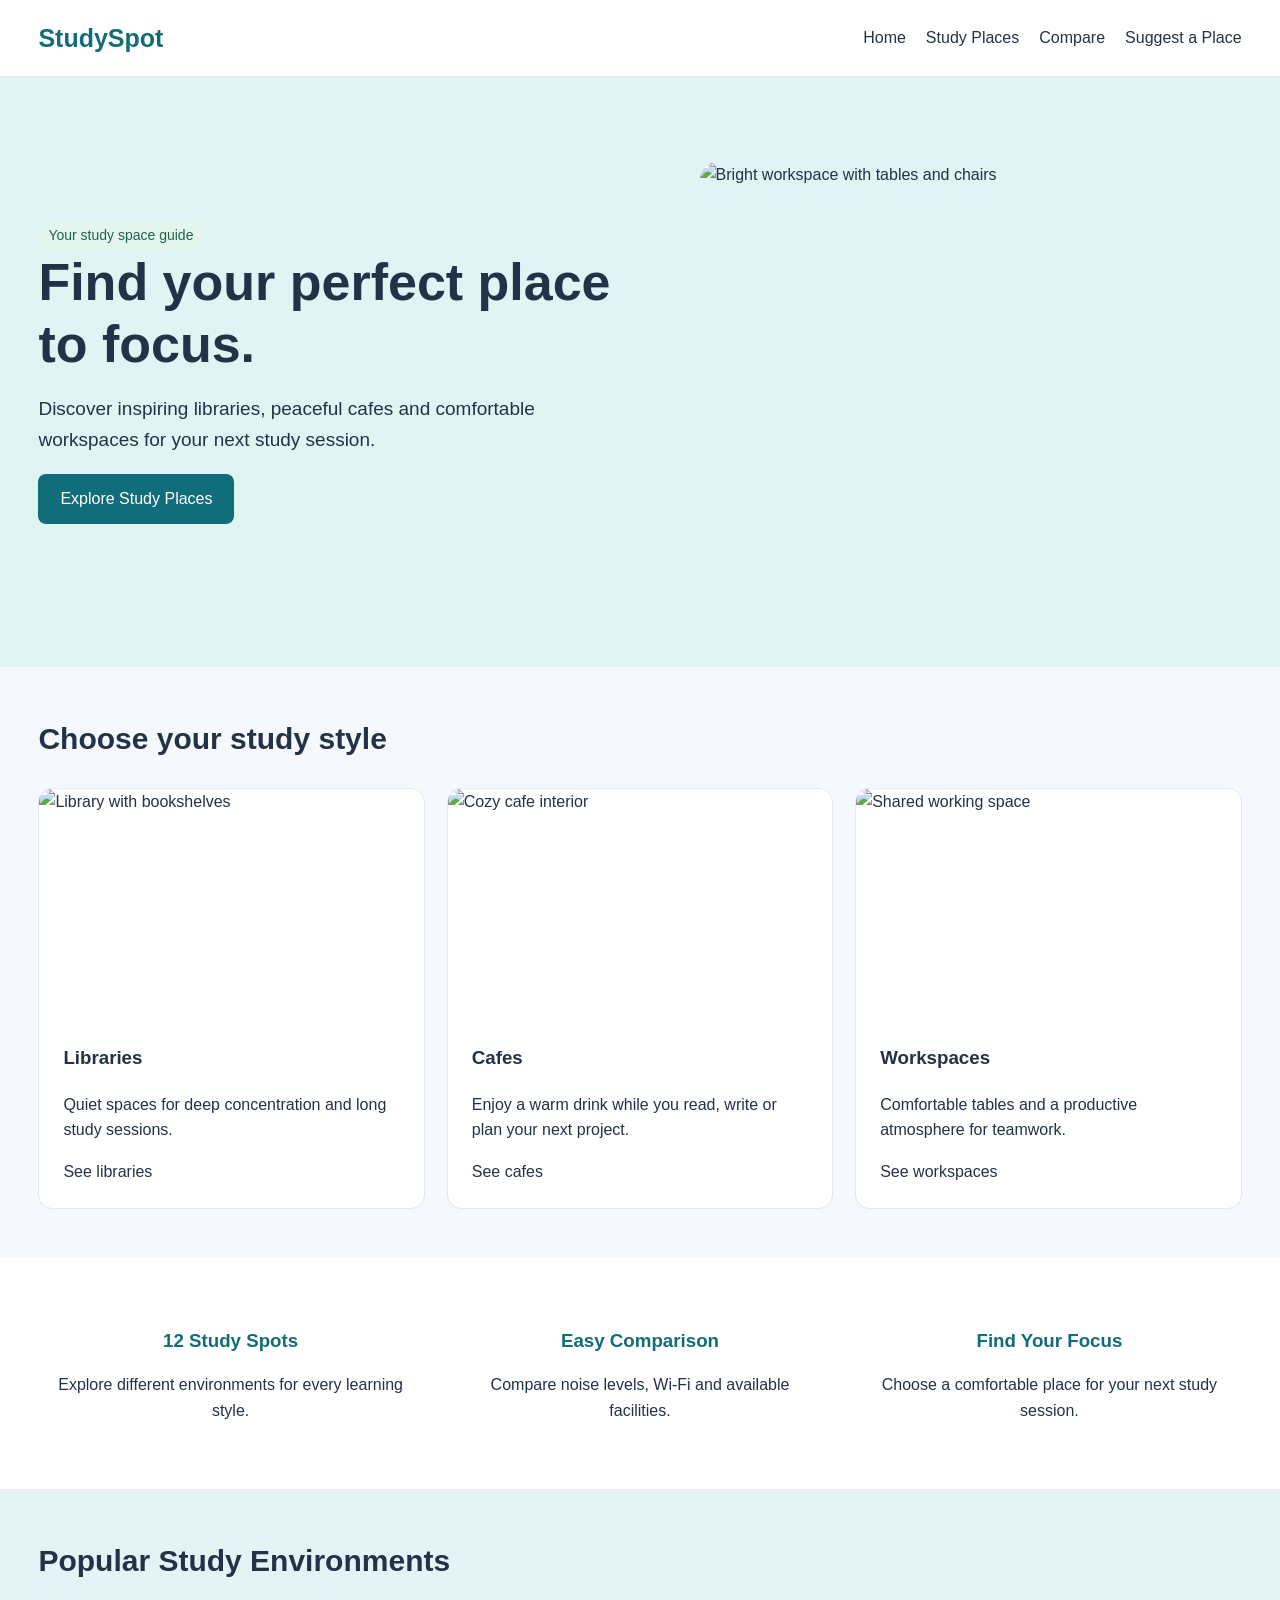
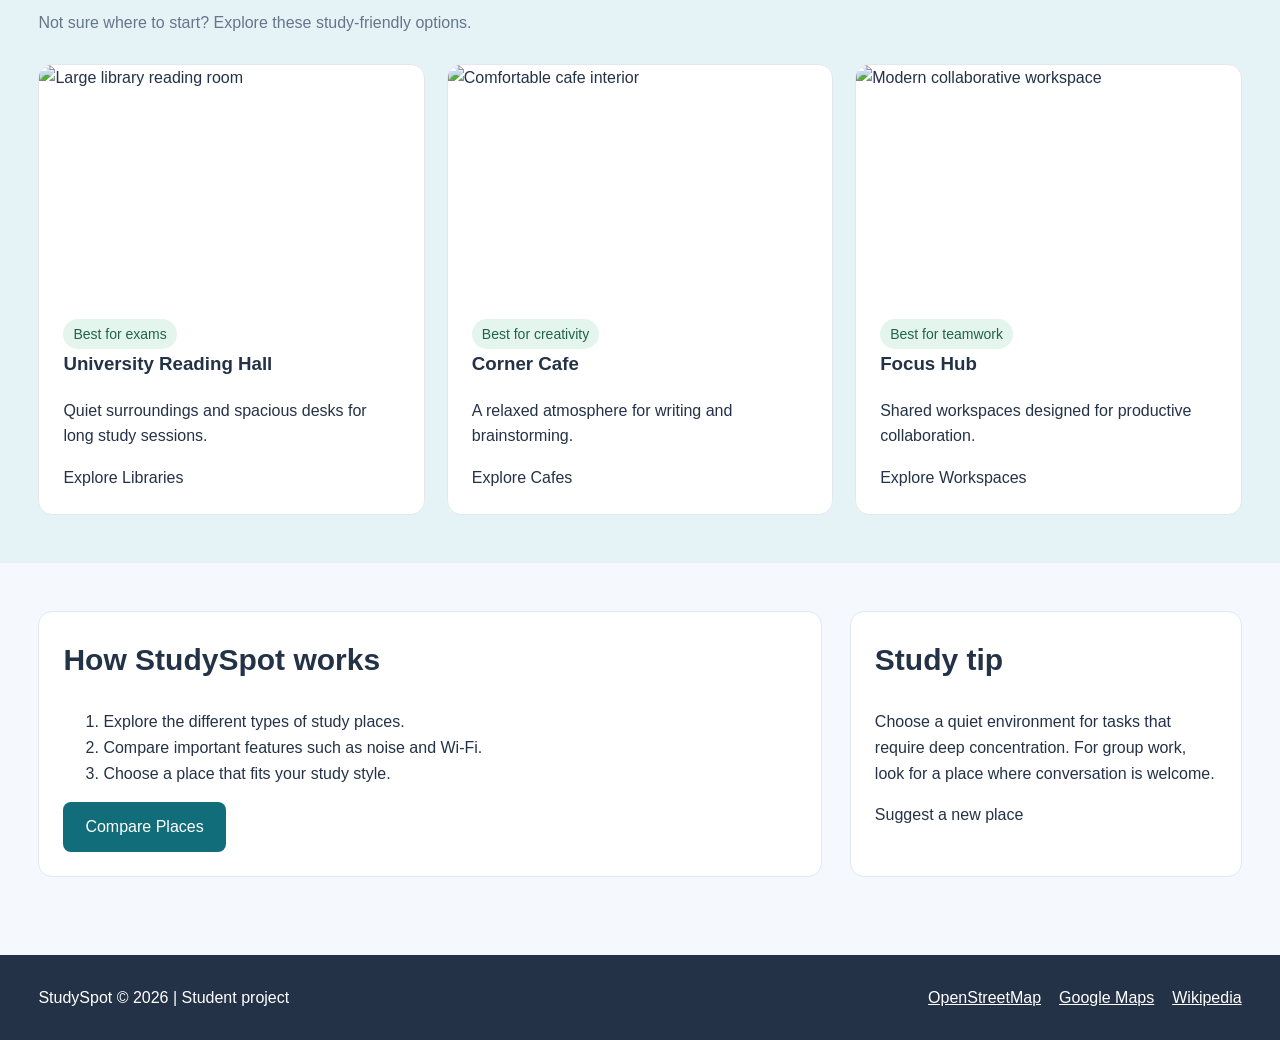
==== index.html @ c1e5a195 "Updated StudySpot pages" ====
<!DOCTYPE html>
<html lang="en">
<head>
  <meta charset="UTF-8">
  <meta name="viewport" content="width=device-width, initial-scale=1.0">
  <title>StudySpot | Home</title>
  <link rel="stylesheet" href="css/style.css">
</head>
<body>
  <!-- The same navigation appears on every page. -->
  <header class="site-header">
    <div class="container header-inner">
      <a class="logo" href="index.html">StudySpot</a>
      <nav class="nav-links" aria-label="Main navigation">
        <a href="index.html">Home</a>
        <a href="places.html">Study Places</a>
        <a href="compare.html">Compare</a>
        <a href="contact.html">Suggest a Place</a>
      </nav>
    </div>
  </header>

  <main>
    <!-- Introduce the website and link to the places page. -->
    <section class="hero">
      <div class="container hero-layout">
        <div>
          <span class="tag">Your study space guide</span>
          <h1>Find your perfect place to focus.</h1>
          <p>Discover inspiring libraries, peaceful cafes and comfortable workspaces for your next study session.</p>
          <a class="button" href="places.html">Explore Study Places</a>
        </div>
        <img src="https://images.unsplash.com/photo-1497366754035-f200968a6e72?w=1000" alt="Bright workspace with tables and chairs">
      </div>
    </section>

    <!-- Display the three study place categories. -->
    <section class="section" id="categories">
      <div class="container">
        <h2>Choose your study style</h2>
        <div class="card-grid">
          <article class="card">
            <img src="https://images.unsplash.com/photo-1507842217343-583bb7270b66?w=800" alt="Library with bookshelves">
            <div class="card-content">
              <h3>Libraries</h3>
              <p>Quiet spaces for deep concentration and long study sessions.</p>
              <a href="places.html#libraries">See libraries</a>
            </div>
          </article>

          <article class="card">
            <img src="https://images.unsplash.com/photo-1501339847302-ac426a4a7cbb?w=800" alt="Cozy cafe interior">
            <div class="card-content">
              <h3>Cafes</h3>
              <p>Enjoy a warm drink while you read, write or plan your next project.</p>
              <a href="places.html#cafes">See cafes</a>
            </div>
          </article>

          <article class="card">
            <img src="https://images.unsplash.com/photo-1497366811353-6870744d04b2?w=800" alt="Shared working space">
            <div class="card-content">
              <h3>Workspaces</h3>
              <p>Comfortable tables and a productive atmosphere for teamwork.</p>
              <a href="places.html#workspaces">See workspaces</a>
            </div>
          </article>
        </div>
      </div>
    </section>
    
<!-- Highlight the main benefits of StudySpot. -->
<section class="feature-strip">
  <div class="container feature-grid">
    <div class="feature-item">
      <h3>12 Study Spots</h3>
      <p>Explore different environments for every learning style.</p>
    </div>

    <div class="feature-item">
      <h3>Easy Comparison</h3>
      <p>Compare noise levels, Wi-Fi and available facilities.</p>
    </div>

    <div class="feature-item">
      <h3>Find Your Focus</h3>
      <p>Choose a comfortable place for your next study session.</p>
    </div>
  </div>
</section>

<!-- Recommend popular study environments. -->
<section class="section highlight-section">
  <div class="container">
    <div class="section-heading">
      <h2>Popular Study Environments</h2>
      <p>Not sure where to start? Explore these study-friendly options.</p>
    </div>

    <div class="card-grid">
      <article class="card">
        <img
          src="https://images.unsplash.com/photo-1521587760476-6c12a4b040da?w=800"
          alt="Large library reading room">

        <div class="card-content">
          <span class="tag">Best for exams</span>
          <h3>University Reading Hall</h3>
          <p>Quiet surroundings and spacious desks for long study sessions.</p>
          <a href="places.html#libraries">Explore Libraries</a>
        </div>
      </article>

      <article class="card">
        <img
          src="https://images.unsplash.com/photo-1501339847302-ac426a4a7cbb?w=800"
          alt="Comfortable cafe interior">

        <div class="card-content">
          <span class="tag">Best for creativity</span>
          <h3>Corner Cafe</h3>
          <p>A relaxed atmosphere for writing and brainstorming.</p>
          <a href="places.html#cafes">Explore Cafes</a>
        </div>
      </article>

      <article class="card">
        <img
          src="https://images.unsplash.com/photo-1497366811353-6870744d04b2?w=800"
          alt="Modern collaborative workspace">

        <div class="card-content">
          <span class="tag">Best for teamwork</span>
          <h3>Focus Hub</h3>
          <p>Shared workspaces designed for productive collaboration.</p>
          <a href="places.html#workspaces">Explore Workspaces</a>
        </div>
      </article>
    </div>
  </div>
</section>

    <!-- Explain how visitors can use the website. -->
    <section class="section">
      <div class="container info-layout">
        <div class="panel">
          <h2>How StudySpot works</h2>
          <ol>
            <li>Explore the different types of study places.</li>
            <li>Compare important features such as noise and Wi-Fi.</li>
            <li>Choose a place that fits your study style.</li>
          </ol>
          <a class="button" href="compare.html">Compare Places</a>
        </div>

        <aside class="panel">
          <h2>Study tip</h2>
          <p>Choose a quiet environment for tasks that require deep concentration. For group work, look for a place where conversation is welcome.</p>
          <a href="contact.html">Suggest a new place</a>
        </aside>
      </div>
    </section>
  </main>

  <!-- External links are displayed in the footer. -->
  <footer class="site-footer">
    <div class="container footer-layout">
      <span>StudySpot © 2026 | Student project</span>
      <div class="footer-links">
        <a href="https://www.openstreetmap.org/" target="_blank" rel="noopener noreferrer">OpenStreetMap</a>
        <a href="https://www.google.com/maps" target="_blank" rel="noopener noreferrer">Google Maps</a>
        <a href="https://www.wikipedia.org/" target="_blank" rel="noopener noreferrer">Wikipedia</a>
      </div>
    </div>
  </footer>
</body>
</html>
---- css/style.css ----
/* ======================================== */
/* GENERAL WEBSITE STYLING */
/* ======================================== */

/* Apply border-box sizing to all elements. */
* {
  box-sizing: border-box;
}

/* Set the main font, colors and page background. */
body {
  margin: 0;
  font-family: Arial, sans-serif;
  color: #243247;
  background: #f5f8fc;
  line-height: 1.6;
}

/* Remove the default underline from links. */
a {
  color: inherit;
  text-decoration: none;
}

/* Prevent images from overflowing their containers. */
img {
  max-width: 100%;
  display: block;
}

/* Set a wide and centered content container. */
.container {
  width: 94%;
  max-width: 1380px;
  margin: 0 auto;
}


/* ======================================== */
/* HEADER AND NAVIGATION */
/* ======================================== */

.site-header {
  background: #ffffff;
  border-bottom: 1px solid #e1e7ef;
}

.header-inner {
  display: flex;
  justify-content: space-between;
  align-items: center;
  gap: 20px;
  padding: 18px 0;
}

/* Website logo. */
.logo {
  font-size: 25px;
  font-weight: bold;
  color: #146c79;
}

/* Arrange navigation links horizontally. */
.nav-links {
  display: flex;
  flex-wrap: wrap;
  gap: 20px;
}

/* Highlight navigation links on hover or focus. */
.nav-links a:hover,
.nav-links a:focus {
  color: #0b8798;
  text-decoration: underline;
}


/* ======================================== */
/* HOME PAGE HERO SECTION */
/* ======================================== */

/* Main introduction section on the home page. */
.hero {
  background: #dff4f3;
  padding: 85px 0;
}

/* Display hero text and image side by side. */
.hero-layout {
  display: grid;
  grid-template-columns: 1.1fr 1fr;
  align-items: center;
  gap: 65px;
}

/* Main heading. */
.hero h1 {
  font-size: 52px;
  line-height: 1.2;
  margin: 0 0 16px;
}

/* Hero description. */
.hero p {
  font-size: 19px;
}

/* Main hero image. */
.hero img {
  width: 100%;
  height: 420px;
  object-fit: cover;
  border-radius: 18px;
}


/* ======================================== */
/* BUTTONS */
/* ======================================== */

/* Shared button design across the website. */
.button {
  display: inline-block;
  padding: 12px 22px;
  background: #126d7a;
  color: #ffffff;
  border: 0;
  border-radius: 8px;
  font: inherit;
  cursor: pointer;
}

/* Darken buttons when hovered or focused. */
.button:hover,
.button:focus {
  background: #0b4c55;
}


/* ======================================== */
/* GENERAL SECTIONS */
/* ======================================== */

/* Consistent spacing between website sections. */
.section {
  padding: 48px 0;
}

/* Shared section headings. */
.section h2 {
  margin-top: 0;
  font-size: 30px;
}

/* Space between section headings and content. */
.section-heading {
  margin-bottom: 28px;
}

/* Secondary description text. */
.section-heading p {
  color: #65758a;
}

/* Background for highlighted sections. */
.highlight-section {
  background: #e6f3f6;
}


/* ======================================== */
/* STUDY PLACE CARDS */
/* ======================================== */

/* Display three cards per row on large screens. */
.card-grid {
  display: grid;
  grid-template-columns: repeat(3, 1fr);
  gap: 22px;
}

/* Individual study place card. */
.card {
  background: #ffffff;
  border: 1px solid #e2e8f0;
  border-radius: 14px;
  overflow: hidden;
  transition: transform 0.2s, box-shadow 0.2s;
}

/* Add a subtle animation when hovering over cards. */
.card:hover {
  transform: translateY(-5px);
  box-shadow: 0 12px 28px #dbe4eb;
}

/* Keep card images at a consistent height. */
.card img {
  width: 100%;
  height: 230px;
  object-fit: cover;
}

/* Inner spacing for card information. */
.card-content {
  padding: 24px;
}

/* Card titles. */
.card h3 {
  margin-top: 0;
}

/* Space between list items inside cards. */
.card-content ul {
  padding-left: 20px;
}

.card-content li {
  margin-bottom: 6px;
}

/* Small category labels displayed on cards. */
.tag {
  display: inline-block;
  background: #e4f5ee;
  color: #22634d;
  padding: 4px 10px;
  border-radius: 20px;
  font-size: 14px;
}

/* Additional information about study places. */
.place-details {
  color: #526477;
  font-size: 14px;
}

.place-details strong {
  color: #243247;
}


/* ======================================== */
/* HOME PAGE FEATURES */
/* ======================================== */

/* White section displaying website benefits. */
.feature-strip {
  background: #ffffff;
  padding: 32px 0;
}

/* Display three feature items in one row. */
.feature-grid {
  display: grid;
  grid-template-columns: repeat(3, 1fr);
  gap: 25px;
}

/* Individual feature item. */
.feature-item {
  text-align: center;
  padding: 18px;
}

/* Feature titles. */
.feature-item h3 {
  color: #126d7a;
  margin-bottom: 5px;
}


/* ======================================== */
/* INNER PAGE INTRODUCTION */
/* ======================================== */

/* Introduction section for inner pages. */
.page-intro {
  background: #e6f3f6;
  padding: 40px 0;
}


/* ======================================== */
/* INFORMATION PANELS */
/* ======================================== */

/* Display information panels in two columns. */
.info-layout {
  display: grid;
  grid-template-columns: 2fr 1fr;
  gap: 28px;
}

/* Shared white panel design. */
.panel {
  padding: 24px;
  background: #ffffff;
  border-radius: 14px;
  border: 1px solid #e2e8f0;
}


/* ======================================== */
/* MAPS AND VIDEOS */
/* ======================================== */

/* Style embedded maps and external videos. */
.media-frame {
  width: 100%;
  min-height: 270px;
  border: 0;
  border-radius: 10px;
}

/* Style locally embedded videos. */
.media-video {
  width: 100%;
  max-width: 600px;
  border-radius: 10px;
}


/* ======================================== */
/* COMPARISON TABLE */
/* ======================================== */

/* Allow horizontal scrolling on small screens. */
.table-wrap {
  overflow-x: auto;
  background: #ffffff;
  border-radius: 12px;
}

/* Table dimensions and layout. */
table {
  width: 100%;
  border-collapse: collapse;
  min-width: 650px;
}

/* Shared table cell styling. */
th,
td {
  text-align: left;
  padding: 16px;
  border-bottom: 1px solid #dbe4eb;
}

/* Table header background. */
th {
  background: #dff4f3;
}

/* Highlight table rows on hover. */
tr:hover {
  background: #f1f9fa;
}


/* ======================================== */
/* COMPARISON FILTER BUTTONS */
/* ======================================== */

/* Hide radio buttons visually but keep them functional. */
.comparison-area > input[type="radio"] {
  position: absolute;
  opacity: 0;
  width: 1px;
  height: 1px;
}

/* Arrange filter buttons horizontally. */
.filter-controls {
  display: flex;
  flex-wrap: wrap;
  gap: 12px;
  margin-bottom: 24px;
}

/* Style filter labels as clickable buttons. */
.filter-controls label {
  display: inline-block;
  padding: 10px 20px;
  background: #ffffff;
  border: 1px solid #b9c9d3;
  border-radius: 25px;
  cursor: pointer;
}

/* Change filter appearance on hover. */
.filter-controls label:hover {
  background: #dff4f3;
}

/* Highlight the currently selected category. */
#filter-all:checked ~ .filter-controls label[for="filter-all"],
#filter-library:checked ~ .filter-controls label[for="filter-library"],
#filter-cafe:checked ~ .filter-controls label[for="filter-cafe"],
#filter-workspace:checked ~ .filter-controls label[for="filter-workspace"] {
  background: #126d7a;
  color: #ffffff;
  border-color: #126d7a;
}

/* Show a visible focus outline for keyboard navigation. */
#filter-all:focus-visible ~ .filter-controls label[for="filter-all"],
#filter-library:focus-visible ~ .filter-controls label[for="filter-library"],
#filter-cafe:focus-visible ~ .filter-controls label[for="filter-cafe"],
#filter-workspace:focus-visible ~ .filter-controls label[for="filter-workspace"] {
  outline: 3px solid #0b8798;
  outline-offset: 3px;
}

/* Display only libraries when the library filter is selected. */
#filter-library:checked ~ .table-wrap tbody tr:not(.library-row) {
  display: none;
}

/* Display only cafes when the cafe filter is selected. */
#filter-cafe:checked ~ .table-wrap tbody tr:not(.cafe-row) {
  display: none;
}

/* Display only workspaces when the workspace filter is selected. */
#filter-workspace:checked ~ .table-wrap tbody tr:not(.workspace-row) {
  display: none;
}

/* When All Places is selected, all rows remain visible. */


/* ======================================== */
/* STUDY GUIDE */
/* ======================================== */

/* Display the study guide as readable HTML content. */
.guide-content {
  background: #f5f8fc;
  padding: 24px;
  border-radius: 12px;
}

/* Study guide subsection headings. */
.guide-content h3 {
  color: #126d7a;
}

/* Add spacing between study tips. */
.guide-content li {
  margin-bottom: 10px;
}


/* ======================================== */
/* CONTACT FORM */
/* ======================================== */

/* Arrange form fields in two columns. */
.form-grid {
  display: grid;
  grid-template-columns: 1fr 1fr;
  gap: 18px;
}

/* Space between individual form fields. */
.field {
  margin-bottom: 18px;
}

/* Display field labels above their inputs. */
.field label {
  display: block;
  font-weight: bold;
  margin-bottom: 6px;
}

/* Shared styling for form inputs. */
.field input,
.field select,
.field textarea {
  width: 100%;
  padding: 11px;
  border: 1px solid #b9c9d3;
  border-radius: 7px;
  font: inherit;
}

/* Highlight the active form field. */
.field input:focus,
.field textarea:focus,
.field select:focus {
  border-color: #0b8798;
  outline: 2px solid #b7e6e8;
}


/* ======================================== */
/* FOOTER */
/* ======================================== */

/* Shared footer background and spacing. */
.site-footer {
  background: #243247;
  color: #ffffff;
  padding: 30px 0;
  margin-top: 30px;
}

/* Arrange footer content horizontally. */
.footer-layout {
  display: flex;
  justify-content: space-between;
  flex-wrap: wrap;
  gap: 15px;
}

/* Footer navigation links. */
.footer-links {
  display: flex;
  gap: 18px;
  flex-wrap: wrap;
}

.footer-links a {
  text-decoration: underline;
}


/* ======================================== */
/* RESPONSIVE DESIGN - TABLETS */
/* ======================================== */

/* Adjust layout for screens up to 900px wide. */
@media (max-width: 900px) {

  /* Display two cards per row. */
  .card-grid {
    grid-template-columns: repeat(2, 1fr);
  }

  /* Stack hero content and information panels. */
  .hero-layout,
  .info-layout {
    grid-template-columns: 1fr;
    gap: 30px;
  }

  /* Reduce hero heading size. */
  .hero h1 {
    font-size: 38px;
  }

  /* Display two feature items per row. */
  .feature-grid {
    grid-template-columns: repeat(2, 1fr);
  }

}


/* ======================================== */
/* RESPONSIVE DESIGN - PHONES */
/* ======================================== */

/* Adjust layout for screens up to 600px wide. */
@media (max-width: 600px) {

  /* Stack the logo and navigation links. */
  .header-inner {
    flex-direction: column;
    align-items: flex-start;
  }

  /* Reduce spacing between navigation links. */
  .nav-links {
    gap: 12px;
  }

  /* Display cards and form fields in one column. */
  .card-grid,
  .form-grid,
  .feature-grid {
    grid-template-columns: 1fr;
  }

  /* Reduce hero section spacing. */
  .hero {
    padding: 40px 0;
  }

  /* Reduce hero heading size. */
  .hero h1 {
    font-size: 30px;
  }

  /* Reduce hero image height. */
  .hero img {
    height: 240px;
  }

  /* Reduce spacing between sections. */
  .section {
    padding: 30px 0;
  }

  /* Reduce filter button spacing. */
  .filter-controls {
    gap: 8px;
  }

  /* Make filter buttons smaller. */
  .filter-controls label {
    padding: 8px 12px;
    font-size: 14px;
  }

  /* Reduce padding inside information panels. */
  .panel {
    padding: 18px;
  }

  /* Reduce study guide padding. */
  .guide-content {
    padding: 16px;
  }

/* ======================================== */
/* HORIZONTAL STUDY PLACE CAROUSEL */
/* ======================================== */

/* Display three cards and allow horizontal scrolling. */
.places-carousel {
  display: grid;
  grid-auto-flow: column;
  grid-auto-columns: calc((100% - 44px) / 3);
  gap: 22px;
  overflow-x: auto;
  scroll-snap-type: x mandatory;
  scroll-behavior: smooth;
  padding: 12px 4px 24px;
}

/* Keep each card inside its own scrolling column. */
.places-carousel .card {
  min-width: 0;
  scroll-snap-align: start;
}

/* Keep all carousel images at the same height. */
.places-carousel .card img {
  width: 100%;
  height: 230px;
  object-fit: cover;
}

/* Keep the location button below the description. */
.places-carousel .card-content {
  display: flex;
  flex-direction: column;
  align-items: flex-start;
  min-height: 340px;
}

/* Add space above the location button. */
.places-carousel .button {
  margin-top: auto;
}

/* Display scrolling instructions. */
.carousel-hint {
  color: #65758a;
  font-size: 14px;
  margin-top: 12px;
}

/* Display two cards on tablets. */
@media (max-width: 900px) {
  .places-carousel {
    grid-auto-columns: calc((100% - 22px) / 2);
  }
}

/* Display one card on mobile devices. */
@media (max-width: 600px) {
  .places-carousel {
    grid-auto-columns: 88%;
    gap: 14px;
  }

  .places-carousel .card-content {
    min-height: 0;
  }
}

/* Keep confirmation checkbox beside its text. */
.field input[type="checkbox"] {
  width: auto;
  margin-right: 8px;
  vertical-align: middle;
}

/* Keep the confirmation label on one logical line. */
.field label[for="confirmation"] {
  display: block;
  font-weight: normal;
  cursor: pointer;
}


}
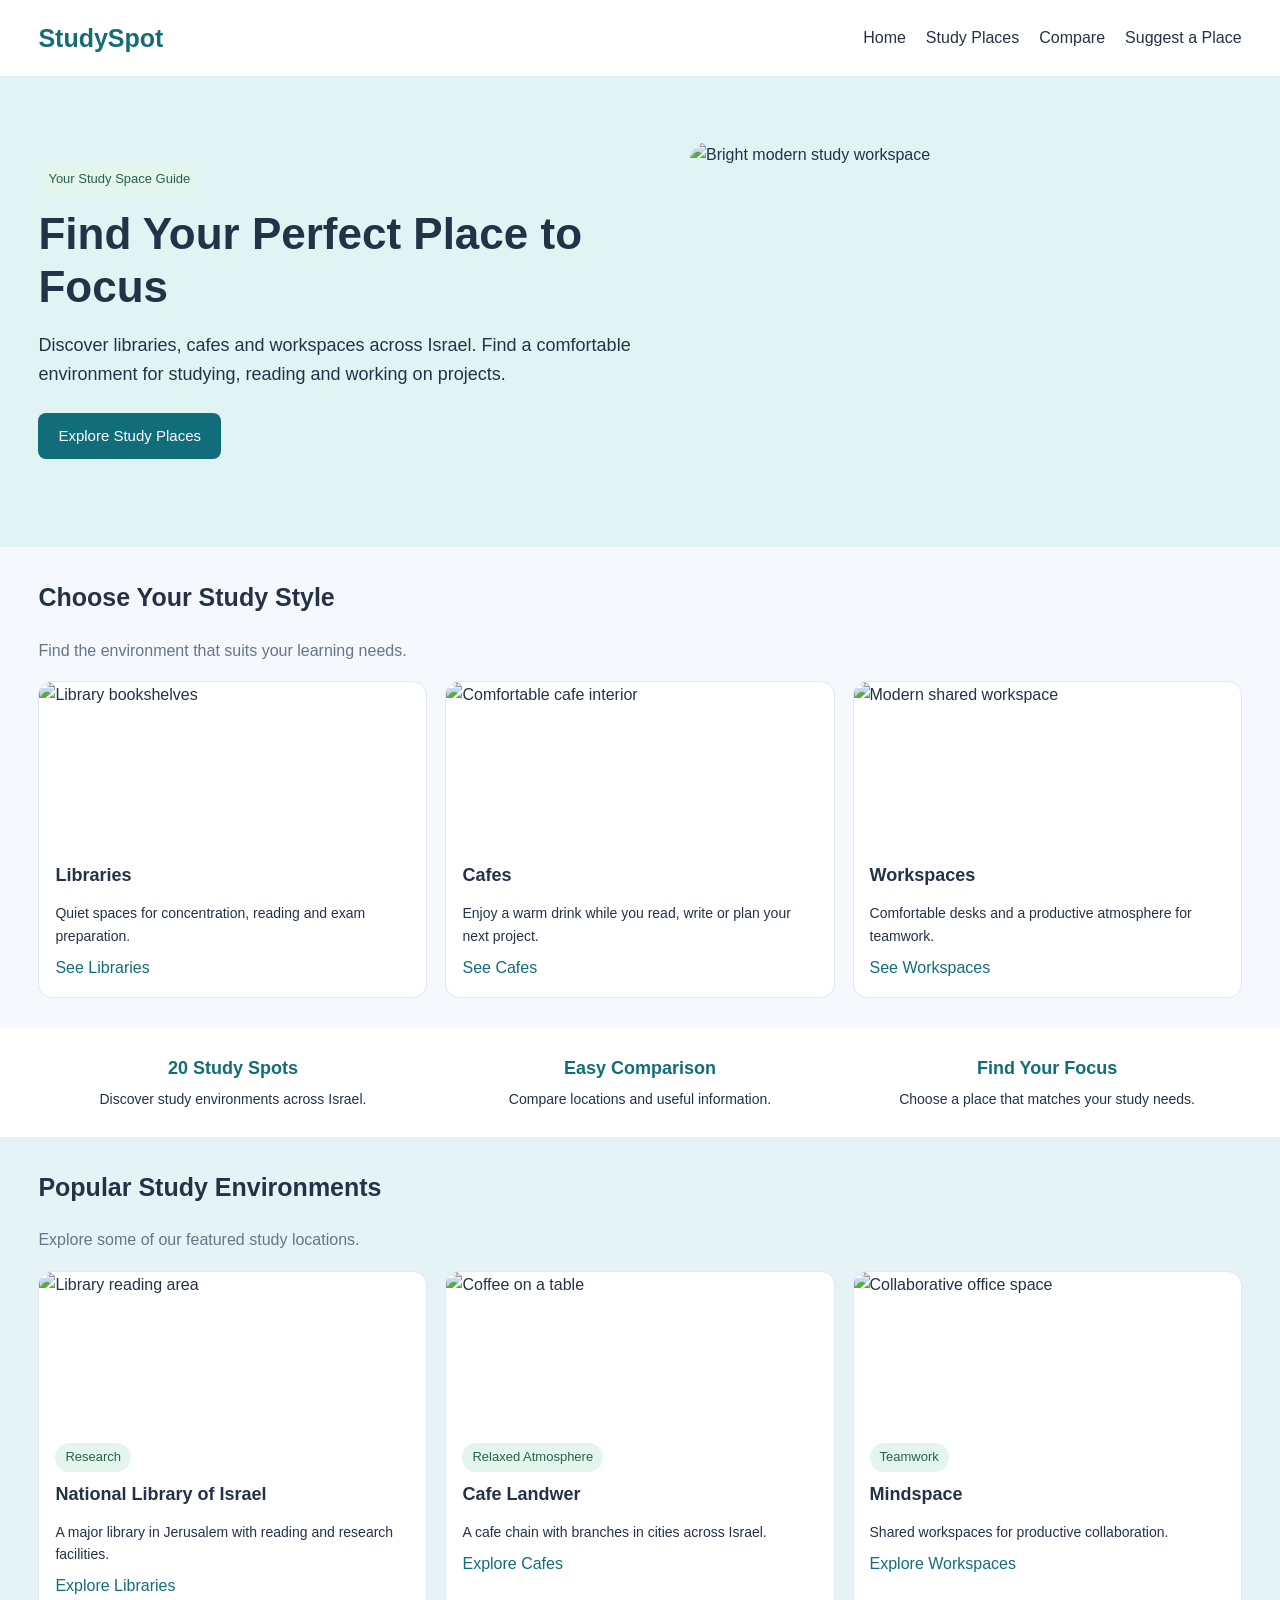
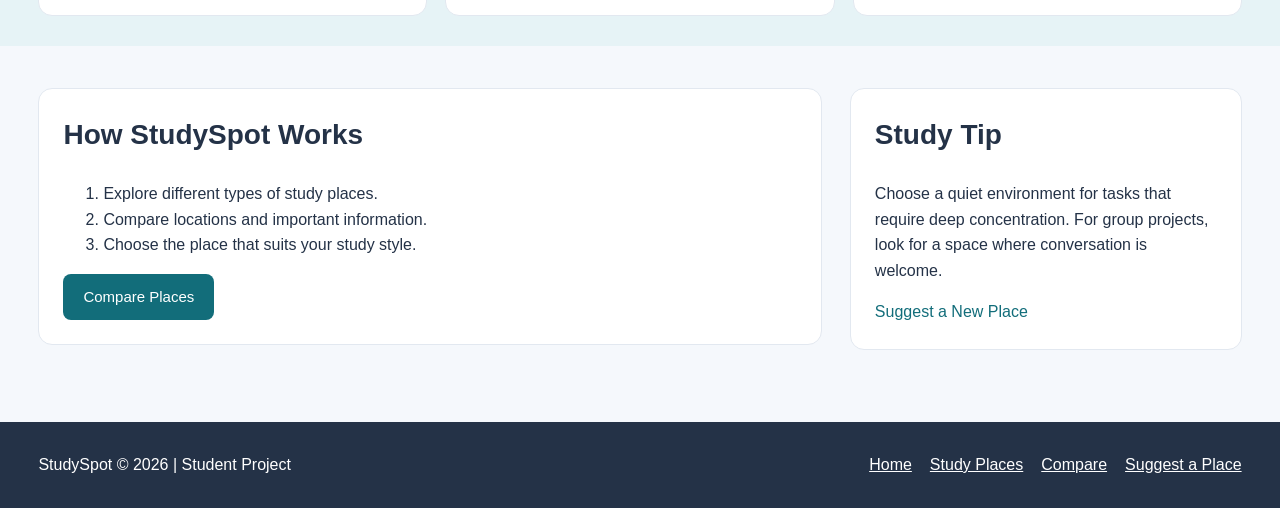
==== commit 78041f76: "Continued Development" ====
--- a/index.html
+++ b/index.html
@@ -8,11 +8,13 @@
   <link rel="stylesheet" href="css/style.css">
 </head>
 <body>
-  <!-- The same navigation appears on every page. -->
+
+  <!-- Main navigation -->
   <header class="site-header">
     <div class="container header-inner">
       <a class="logo" href="index.html">StudySpot</a>
-      <nav class="nav-links" aria-label="Main navigation">
+
+      <nav class="nav-links">
         <a href="index.html">Home</a>
         <a href="places.html">Study Places</a>
         <a href="compare.html">Compare</a>
@@ -22,157 +24,214 @@
   </header>
 
   <main>
-    <!-- Introduce the website and link to the places page. -->
+
+    <!-- Hero section -->
     <section class="hero">
       <div class="container hero-layout">
         <div>
-          <span class="tag">Your study space guide</span>
-          <h1>Find your perfect place to focus.</h1>
-          <p>Discover inspiring libraries, peaceful cafes and comfortable workspaces for your next study session.</p>
-          <a class="button" href="places.html">Explore Study Places</a>
-        </div>
-        <img src="https://images.unsplash.com/photo-1497366754035-f200968a6e72?w=1000" alt="Bright workspace with tables and chairs">
-      </div>
-    </section>
-
-    <!-- Display the three study place categories. -->
-    <section class="section" id="categories">
+          <span class="tag">Your Study Space Guide</span>
+          <h1>Find Your Perfect Place to Focus</h1>
+          <p>
+            Discover libraries, cafes and workspaces across Israel.
+            Find a comfortable environment for studying,
+            reading and working on projects.
+          </p>
+          <a class="button" href="places.html">
+            Explore Study Places
+          </a>
+        </div>
+
+        <img
+          src="https://images.unsplash.com/photo-1497366754035-f200968a6e72?w=1000"
+          alt="Bright modern study workspace">
+      </div>
+    </section>
+
+    <!-- Study place categories -->
+    <section class="section home-categories">
       <div class="container">
-        <h2>Choose your study style</h2>
+        <div class="section-heading">
+          <h2>Choose Your Study Style</h2>
+          <p>Find the environment that suits your learning needs.</p>
+        </div>
+
         <div class="card-grid">
-          <article class="card">
-            <img src="https://images.unsplash.com/photo-1507842217343-583bb7270b66?w=800" alt="Library with bookshelves">
+
+          <article class="card">
+            <img
+              src="https://images.unsplash.com/photo-1507842217343-583bb7270b66?w=800"
+              alt="Library bookshelves">
+
             <div class="card-content">
               <h3>Libraries</h3>
-              <p>Quiet spaces for deep concentration and long study sessions.</p>
-              <a href="places.html#libraries">See libraries</a>
-            </div>
-          </article>
-
-          <article class="card">
-            <img src="https://images.unsplash.com/photo-1501339847302-ac426a4a7cbb?w=800" alt="Cozy cafe interior">
+              <p>
+                Quiet spaces for concentration,
+                reading and exam preparation.
+              </p>
+              <a href="places.html#libraries">See Libraries</a>
+            </div>
+          </article>
+
+          <article class="card">
+            <img
+              src="https://images.unsplash.com/photo-1501339847302-ac426a4a7cbb?w=800"
+              alt="Comfortable cafe interior">
+
             <div class="card-content">
               <h3>Cafes</h3>
-              <p>Enjoy a warm drink while you read, write or plan your next project.</p>
-              <a href="places.html#cafes">See cafes</a>
-            </div>
-          </article>
-
-          <article class="card">
-            <img src="https://images.unsplash.com/photo-1497366811353-6870744d04b2?w=800" alt="Shared working space">
+              <p>
+                Enjoy a warm drink while you read,
+                write or plan your next project.
+              </p>
+              <a href="places.html#cafes">See Cafes</a>
+            </div>
+          </article>
+
+          <article class="card">
+            <img
+              src="https://images.unsplash.com/photo-1497366811353-6870744d04b2?w=800"
+              alt="Modern shared workspace">
+
             <div class="card-content">
               <h3>Workspaces</h3>
-              <p>Comfortable tables and a productive atmosphere for teamwork.</p>
-              <a href="places.html#workspaces">See workspaces</a>
-            </div>
-          </article>
-        </div>
-      </div>
-    </section>
-    
-<!-- Highlight the main benefits of StudySpot. -->
-<section class="feature-strip">
-  <div class="container feature-grid">
-    <div class="feature-item">
-      <h3>12 Study Spots</h3>
-      <p>Explore different environments for every learning style.</p>
-    </div>
-
-    <div class="feature-item">
-      <h3>Easy Comparison</h3>
-      <p>Compare noise levels, Wi-Fi and available facilities.</p>
-    </div>
-
-    <div class="feature-item">
-      <h3>Find Your Focus</h3>
-      <p>Choose a comfortable place for your next study session.</p>
-    </div>
-  </div>
-</section>
-
-<!-- Recommend popular study environments. -->
-<section class="section highlight-section">
-  <div class="container">
-    <div class="section-heading">
-      <h2>Popular Study Environments</h2>
-      <p>Not sure where to start? Explore these study-friendly options.</p>
-    </div>
-
-    <div class="card-grid">
-      <article class="card">
-        <img
-          src="https://images.unsplash.com/photo-1521587760476-6c12a4b040da?w=800"
-          alt="Large library reading room">
-
-        <div class="card-content">
-          <span class="tag">Best for exams</span>
-          <h3>University Reading Hall</h3>
-          <p>Quiet surroundings and spacious desks for long study sessions.</p>
-          <a href="places.html#libraries">Explore Libraries</a>
-        </div>
-      </article>
-
-      <article class="card">
-        <img
-          src="https://images.unsplash.com/photo-1501339847302-ac426a4a7cbb?w=800"
-          alt="Comfortable cafe interior">
-
-        <div class="card-content">
-          <span class="tag">Best for creativity</span>
-          <h3>Corner Cafe</h3>
-          <p>A relaxed atmosphere for writing and brainstorming.</p>
-          <a href="places.html#cafes">Explore Cafes</a>
-        </div>
-      </article>
-
-      <article class="card">
-        <img
-          src="https://images.unsplash.com/photo-1497366811353-6870744d04b2?w=800"
-          alt="Modern collaborative workspace">
-
-        <div class="card-content">
-          <span class="tag">Best for teamwork</span>
-          <h3>Focus Hub</h3>
-          <p>Shared workspaces designed for productive collaboration.</p>
-          <a href="places.html#workspaces">Explore Workspaces</a>
-        </div>
-      </article>
-    </div>
-  </div>
-</section>
-
-    <!-- Explain how visitors can use the website. -->
+              <p>
+                Comfortable desks and a productive
+                atmosphere for teamwork.
+              </p>
+              <a href="places.html#workspaces">See Workspaces</a>
+            </div>
+          </article>
+
+        </div>
+      </div>
+    </section>
+
+    <!-- Website features -->
+    <section class="feature-strip">
+      <div class="container feature-grid">
+
+        <div class="feature-item">
+          <h3>20 Study Spots</h3>
+          <p>Discover study environments across Israel.</p>
+        </div>
+
+        <div class="feature-item">
+          <h3>Easy Comparison</h3>
+          <p>Compare locations and useful information.</p>
+        </div>
+
+        <div class="feature-item">
+          <h3>Find Your Focus</h3>
+          <p>Choose a place that matches your study needs.</p>
+        </div>
+
+      </div>
+    </section>
+
+    <!-- Popular study environments -->
+    <section class="section highlight-section home-popular">
+      <div class="container">
+        <div class="section-heading">
+          <h2>Popular Study Environments</h2>
+          <p>Explore some of our featured study locations.</p>
+        </div>
+
+        <div class="card-grid">
+
+          <article class="card">
+            <img
+              src="https://images.unsplash.com/photo-1521587760476-6c12a4b040da?w=800"
+              alt="Library reading area">
+
+            <div class="card-content">
+              <span class="tag">Research</span>
+              <h3>National Library of Israel</h3>
+              <p>
+                A major library in Jerusalem with
+                reading and research facilities.
+              </p>
+              <a href="places.html#libraries">Explore Libraries</a>
+            </div>
+          </article>
+
+          <article class="card">
+            <img
+              src="https://images.unsplash.com/photo-1442512595331-e89e73853f31?w=800"
+              alt="Coffee on a table">
+
+            <div class="card-content">
+              <span class="tag">Relaxed Atmosphere</span>
+              <h3>Cafe Landwer</h3>
+              <p>
+                A cafe chain with branches
+                in cities across Israel.
+              </p>
+              <a href="places.html#cafes">Explore Cafes</a>
+            </div>
+          </article>
+
+          <article class="card">
+            <img
+              src="https://images.unsplash.com/photo-1497366858526-0766cadbe8fa?w=800"
+              alt="Collaborative office space">
+
+            <div class="card-content">
+              <span class="tag">Teamwork</span>
+              <h3>Mindspace</h3>
+              <p>
+                Shared workspaces for
+                productive collaboration.
+              </p>
+              <a href="places.html#workspaces">Explore Workspaces</a>
+            </div>
+          </article>
+
+        </div>
+      </div>
+    </section>
+
+    <!-- How the website works -->
     <section class="section">
       <div class="container info-layout">
+
         <div class="panel">
-          <h2>How StudySpot works</h2>
+          <h2>How StudySpot Works</h2>
           <ol>
-            <li>Explore the different types of study places.</li>
-            <li>Compare important features such as noise and Wi-Fi.</li>
-            <li>Choose a place that fits your study style.</li>
+            <li>Explore different types of study places.</li>
+            <li>Compare locations and important information.</li>
+            <li>Choose the place that suits your study style.</li>
           </ol>
           <a class="button" href="compare.html">Compare Places</a>
         </div>
 
         <aside class="panel">
-          <h2>Study tip</h2>
-          <p>Choose a quiet environment for tasks that require deep concentration. For group work, look for a place where conversation is welcome.</p>
-          <a href="contact.html">Suggest a new place</a>
+          <h2>Study Tip</h2>
+          <p>
+            Choose a quiet environment for tasks that require
+            deep concentration. For group projects, look for
+            a space where conversation is welcome.
+          </p>
+          <a href="contact.html">Suggest a New Place</a>
         </aside>
-      </div>
-    </section>
+
+      </div>
+    </section>
+
   </main>
 
-  <!-- External links are displayed in the footer. -->
+  <!-- Footer -->
   <footer class="site-footer">
     <div class="container footer-layout">
-      <span>StudySpot © 2026 | Student project</span>
+      <span>StudySpot © 2026 | Student Project</span>
+
       <div class="footer-links">
-        <a href="https://www.openstreetmap.org/" target="_blank" rel="noopener noreferrer">OpenStreetMap</a>
-        <a href="https://www.google.com/maps" target="_blank" rel="noopener noreferrer">Google Maps</a>
-        <a href="https://www.wikipedia.org/" target="_blank" rel="noopener noreferrer">Wikipedia</a>
+        <a href="index.html">Home</a>
+        <a href="places.html">Study Places</a>
+        <a href="compare.html">Compare</a>
+        <a href="contact.html">Suggest a Place</a>
       </div>
     </div>
   </footer>
+
 </body>
 </html>
--- a/css/style.css
+++ b/css/style.css
@@ -1,45 +1,55 @@
 
-/* ======================================== */
-/* GENERAL WEBSITE STYLING */
-/* ======================================== */
-
-/* Apply border-box sizing to all elements. */
+/* ========================================
+   GENERAL WEBSITE STYLING
+   ======================================== */
+
 * {
   box-sizing: border-box;
 }
 
-/* Set the main font, colors and page background. */
+html {
+  scroll-behavior: smooth;
+}
+
 body {
   margin: 0;
   font-family: Arial, sans-serif;
+  font-size: 16px;
+  line-height: 1.6;
   color: #243247;
   background: #f5f8fc;
-  line-height: 1.6;
-}
-
-/* Remove the default underline from links. */
+}
+
 a {
   color: inherit;
   text-decoration: none;
 }
 
-/* Prevent images from overflowing their containers. */
+a:hover {
+  color: #0b8798;
+}
+
 img {
+  display: block;
   max-width: 100%;
-  display: block;
-}
-
-/* Set a wide and centered content container. */
+}
+
+button,
+input,
+select,
+textarea {
+  font: inherit;
+}
+
 .container {
   width: 94%;
   max-width: 1380px;
   margin: 0 auto;
 }
 
-
-/* ======================================== */
-/* HEADER AND NAVIGATION */
-/* ======================================== */
+/* ========================================
+   HEADER AND NAVIGATION
+   ======================================== */
 
 .site-header {
   background: #ffffff;
@@ -54,317 +64,460 @@
   padding: 18px 0;
 }
 
-/* Website logo. */
 .logo {
   font-size: 25px;
   font-weight: bold;
   color: #146c79;
 }
 
-/* Arrange navigation links horizontally. */
 .nav-links {
   display: flex;
   flex-wrap: wrap;
+  align-items: center;
   gap: 20px;
 }
 
-/* Highlight navigation links on hover or focus. */
 .nav-links a:hover,
 .nav-links a:focus {
   color: #0b8798;
   text-decoration: underline;
 }
 
-
-/* ======================================== */
-/* HOME PAGE HERO SECTION */
-/* ======================================== */
-
-/* Main introduction section on the home page. */
+/* ========================================
+   HERO SECTION
+   ======================================== */
+
 .hero {
   background: #dff4f3;
-  padding: 85px 0;
-}
-
-/* Display hero text and image side by side. */
+  padding: 65px 0;
+}
+
 .hero-layout {
   display: grid;
   grid-template-columns: 1.1fr 1fr;
   align-items: center;
-  gap: 65px;
-}
-
-/* Main heading. */
+  gap: 45px;
+}
+
 .hero h1 {
-  font-size: 52px;
+  font-size: 44px;
   line-height: 1.2;
-  margin: 0 0 16px;
-}
-
-/* Hero description. */
+  margin: 14px 0 16px;
+}
+
 .hero p {
-  font-size: 19px;
-}
-
-/* Main hero image. */
+  font-size: 18px;
+  margin-bottom: 24px;
+}
+
 .hero img {
   width: 100%;
-  height: 420px;
+  height: 340px;
   object-fit: cover;
   border-radius: 18px;
 }
 
-
-/* ======================================== */
-/* BUTTONS */
-/* ======================================== */
-
-/* Shared button design across the website. */
+/* ========================================
+   BUTTONS
+   ======================================== */
+
 .button {
   display: inline-block;
-  padding: 12px 22px;
+  padding: 11px 20px;
   background: #126d7a;
   color: #ffffff;
   border: 0;
   border-radius: 8px;
-  font: inherit;
+  font-size: 15px;
+  text-align: center;
   cursor: pointer;
 }
 
-/* Darken buttons when hovered or focused. */
 .button:hover,
 .button:focus {
   background: #0b4c55;
-}
-
-
-/* ======================================== */
-/* GENERAL SECTIONS */
-/* ======================================== */
-
-/* Consistent spacing between website sections. */
+  color: #ffffff;
+}
+
+/* ========================================
+   GENERAL SECTIONS
+   ======================================== */
+
 .section {
-  padding: 48px 0;
-}
-
-/* Shared section headings. */
+  padding: 42px 0;
+}
+
 .section h2 {
   margin-top: 0;
-  font-size: 30px;
-}
-
-/* Space between section headings and content. */
+  font-size: 28px;
+}
+
 .section-heading {
-  margin-bottom: 28px;
-}
-
-/* Secondary description text. */
+  margin-bottom: 22px;
+}
+
 .section-heading p {
   color: #65758a;
-}
-
-/* Background for highlighted sections. */
+  margin: 8px 0;
+}
+
 .highlight-section {
   background: #e6f3f6;
 }
 
-
-/* ======================================== */
-/* STUDY PLACE CARDS */
-/* ======================================== */
-
-/* Display three cards per row on large screens. */
+/* ========================================
+   STUDY PLACE CARDS
+   ======================================== */
+
 .card-grid {
   display: grid;
-  grid-template-columns: repeat(3, 1fr);
+  grid-template-columns: repeat(3, minmax(0, 1fr));
   gap: 22px;
 }
 
-/* Individual study place card. */
 .card {
+  min-width: 0;
   background: #ffffff;
   border: 1px solid #e2e8f0;
   border-radius: 14px;
   overflow: hidden;
-  transition: transform 0.2s, box-shadow 0.2s;
-}
-
-/* Add a subtle animation when hovering over cards. */
-.card:hover {
-  transform: translateY(-5px);
-  box-shadow: 0 12px 28px #dbe4eb;
-}
-
-/* Keep card images at a consistent height. */
+}
+
 .card img {
   width: 100%;
-  height: 230px;
+  height: 210px;
   object-fit: cover;
 }
 
-/* Inner spacing for card information. */
 .card-content {
-  padding: 24px;
-}
-
-/* Card titles. */
+  padding: 20px;
+}
+
 .card h3 {
-  margin-top: 0;
-}
-
-/* Space between list items inside cards. */
-.card-content ul {
-  padding-left: 20px;
-}
-
-.card-content li {
-  margin-bottom: 6px;
-}
-
-/* Small category labels displayed on cards. */
+  font-size: 20px;
+  margin: 8px 0 12px;
+}
+
+.card-content p {
+  margin: 10px 0;
+}
+
+.card-content a:not(.button) {
+  color: #126d7a;
+}
+
+.card-content a:not(.button):hover {
+  text-decoration: underline;
+}
+
 .tag {
   display: inline-block;
   background: #e4f5ee;
   color: #22634d;
   padding: 4px 10px;
   border-radius: 20px;
+  font-size: 13px;
+}
+
+/* ========================================
+   COMPACT HOME CATEGORIES
+   ======================================== */
+
+.home-categories {
+  padding: 30px 0;
+}
+
+.home-categories .section-heading {
+  margin-bottom: 18px;
+}
+
+.home-categories .section-heading h2 {
+  font-size: 25px;
+}
+
+.home-categories .card-grid {
+  gap: 18px;
+}
+
+.home-categories .card img {
+  height: 155px;
+}
+
+.home-categories .card-content {
+  padding: 16px;
+}
+
+.home-categories .card h3 {
+  font-size: 18px;
+}
+
+.home-categories .card p {
   font-size: 14px;
-}
-
-/* Additional information about study places. */
-.place-details {
-  color: #526477;
-  font-size: 14px;
-}
-
-.place-details strong {
-  color: #243247;
-}
-
-
-/* ======================================== */
-/* HOME PAGE FEATURES */
-/* ======================================== */
-
-/* White section displaying website benefits. */
+  margin: 8px 0;
+}
+
+/* ========================================
+   COMPACT HOME FEATURES
+   ======================================== */
+
 .feature-strip {
   background: #ffffff;
-  padding: 32px 0;
-}
-
-/* Display three feature items in one row. */
+  padding: 16px 0;
+}
+
 .feature-grid {
   display: grid;
-  grid-template-columns: repeat(3, 1fr);
-  gap: 25px;
-}
-
-/* Individual feature item. */
+  grid-template-columns: repeat(3, minmax(0, 1fr));
+  gap: 18px;
+}
+
 .feature-item {
   text-align: center;
-  padding: 18px;
-}
-
-/* Feature titles. */
+  padding: 10px;
+}
+
 .feature-item h3 {
   color: #126d7a;
-  margin-bottom: 5px;
-}
-
-
-/* ======================================== */
-/* INNER PAGE INTRODUCTION */
-/* ======================================== */
-
-/* Introduction section for inner pages. */
+  font-size: 18px;
+  margin: 0 0 6px;
+}
+
+.feature-item p {
+  font-size: 14px;
+  margin: 0;
+}
+
+/* ========================================
+   COMPACT POPULAR PLACES
+   ======================================== */
+
+.home-popular {
+  padding: 30px 0;
+}
+
+.home-popular .section-heading {
+  margin-bottom: 18px;
+}
+
+.home-popular .section-heading h2 {
+  font-size: 25px;
+}
+
+.home-popular .card-grid {
+  gap: 18px;
+}
+
+.home-popular .card img {
+  height: 155px;
+}
+
+.home-popular .card-content {
+  padding: 16px;
+}
+
+.home-popular .card h3 {
+  font-size: 18px;
+}
+
+.home-popular .card p {
+  font-size: 14px;
+  margin: 8px 0;
+}
+
+/* ========================================
+   INNER PAGE INTRODUCTION
+   ======================================== */
+
 .page-intro {
   background: #e6f3f6;
   padding: 40px 0;
 }
 
-
-/* ======================================== */
-/* INFORMATION PANELS */
-/* ======================================== */
-
-/* Display information panels in two columns. */
+.page-intro h1 {
+  font-size: 34px;
+  line-height: 1.3;
+  margin: 0 0 14px;
+}
+
+.page-intro p {
+  margin: 0 0 18px;
+}
+
+.category-links {
+  display: flex;
+  flex-wrap: wrap;
+  gap: 22px;
+}
+
+.category-links a {
+  color: #126d7a;
+  font-weight: bold;
+}
+
+.category-links a:hover {
+  text-decoration: underline;
+}
+
+/* ========================================
+   HORIZONTAL CAROUSEL WITHOUT ARROWS
+   ======================================== */
+
+.places-carousel {
+  display: grid;
+  grid-auto-flow: column;
+  grid-auto-columns: calc((100% - 44px) / 3);
+  gap: 22px;
+  overflow-x: auto;
+  overflow-y: hidden;
+  padding: 10px 2px 20px;
+  scroll-behavior: smooth;
+  scroll-snap-type: x mandatory;
+}
+
+.places-carousel .card {
+  display: flex;
+  flex-direction: column;
+  min-width: 0;
+  scroll-snap-align: start;
+}
+
+.places-carousel .card img {
+  width: 100%;
+  height: 190px;
+  object-fit: cover;
+}
+
+.places-carousel .card-content {
+  display: flex;
+  flex-direction: column;
+  align-items: flex-start;
+  flex: 1;
+  padding: 18px;
+}
+
+.places-carousel .card h3 {
+  font-size: 19px;
+  margin: 8px 0 12px;
+}
+
+.places-carousel .card-content p {
+  font-size: 14px;
+  margin: 8px 0;
+}
+
+.places-carousel .button {
+  margin-top: auto;
+  font-size: 14px;
+  padding: 10px 16px;
+}
+
+.carousel-hint {
+  color: #65758a;
+  font-size: 14px;
+  margin: 10px 0 0;
+}
+
+/* ========================================
+   INFORMATION PANELS
+   ======================================== */
+
 .info-layout {
   display: grid;
   grid-template-columns: 2fr 1fr;
   gap: 28px;
-}
-
-/* Shared white panel design. */
+  align-items: start;
+}
+
 .panel {
+  min-width: 0;
   padding: 24px;
   background: #ffffff;
+  border: 1px solid #e2e8f0;
   border-radius: 14px;
-  border: 1px solid #e2e8f0;
-}
-
-
-/* ======================================== */
-/* MAPS AND VIDEOS */
-/* ======================================== */
-
-/* Style embedded maps and external videos. */
-.media-frame {
+}
+
+.panel h2 {
+  margin-top: 0;
+}
+
+.panel a:not(.button) {
+  color: #126d7a;
+}
+
+.panel a:not(.button):hover {
+  text-decoration: underline;
+}
+
+/* ========================================
+   COMPARISON PAGE LAYOUT
+   ======================================== */
+
+.compare-info {
+  grid-template-columns: 1fr 1fr;
+}
+
+.compare-info .panel {
+  font-size: 16px;
+}
+
+.compare-info .panel h2 {
+  font-size: 27px;
+}
+
+.compare-info .panel h3 {
+  font-size: 20px;
+}
+
+/* ========================================
+   COMPARISON TABLE
+   ======================================== */
+
+.comparison-area {
   width: 100%;
-  min-height: 270px;
-  border: 0;
-  border-radius: 10px;
-}
-
-/* Style locally embedded videos. */
-.media-video {
+  font-size: 16px;
+}
+
+.comparison-area h3 {
+  font-size: 20px;
+  margin: 24px 0 12px;
+}
+
+.table-wrap {
   width: 100%;
-  max-width: 600px;
-  border-radius: 10px;
-}
-
-
-/* ======================================== */
-/* COMPARISON TABLE */
-/* ======================================== */
-
-/* Allow horizontal scrolling on small screens. */
-.table-wrap {
   overflow-x: auto;
   background: #ffffff;
   border-radius: 12px;
 }
 
-/* Table dimensions and layout. */
 table {
   width: 100%;
+  min-width: 650px;
   border-collapse: collapse;
-  min-width: 650px;
-}
-
-/* Shared table cell styling. */
+}
+
 th,
 td {
   text-align: left;
-  padding: 16px;
+  padding: 17px 18px;
+  font-size: 16px;
+  line-height: 1.6;
   border-bottom: 1px solid #dbe4eb;
 }
 
-/* Table header background. */
 th {
   background: #dff4f3;
-}
-
-/* Highlight table rows on hover. */
-tr:hover {
+  font-weight: bold;
+}
+
+tbody tr:hover {
   background: #f1f9fa;
 }
 
-
-/* ======================================== */
-/* COMPARISON FILTER BUTTONS */
-/* ======================================== */
-
-/* Hide radio buttons visually but keep them functional. */
+/* ========================================
+   CSS ONLY FILTERS
+   ======================================== */
+
+/* Hide radio buttons visually */
 .comparison-area > input[type="radio"] {
   position: absolute;
   opacity: 0;
@@ -372,7 +525,7 @@
   height: 1px;
 }
 
-/* Arrange filter buttons horizontally. */
+/* Filter labels */
 .filter-controls {
   display: flex;
   flex-wrap: wrap;
@@ -380,22 +533,21 @@
   margin-bottom: 24px;
 }
 
-/* Style filter labels as clickable buttons. */
 .filter-controls label {
   display: inline-block;
   padding: 10px 20px;
   background: #ffffff;
   border: 1px solid #b9c9d3;
   border-radius: 25px;
+  font-size: 15px;
   cursor: pointer;
 }
 
-/* Change filter appearance on hover. */
 .filter-controls label:hover {
   background: #dff4f3;
 }
 
-/* Highlight the currently selected category. */
+/* Selected place type */
 #filter-all:checked ~ .filter-controls label[for="filter-all"],
 #filter-library:checked ~ .filter-controls label[for="filter-library"],
 #filter-cafe:checked ~ .filter-controls label[for="filter-cafe"],
@@ -405,90 +557,127 @@
   border-color: #126d7a;
 }
 
-/* Show a visible focus outline for keyboard navigation. */
-#filter-all:focus-visible ~ .filter-controls label[for="filter-all"],
-#filter-library:focus-visible ~ .filter-controls label[for="filter-library"],
-#filter-cafe:focus-visible ~ .filter-controls label[for="filter-cafe"],
-#filter-workspace:focus-visible ~ .filter-controls label[for="filter-workspace"] {
-  outline: 3px solid #0b8798;
-  outline-offset: 3px;
-}
-
-/* Display only libraries when the library filter is selected. */
+/* Selected region */
+#region-all:checked ~ .filter-controls label[for="region-all"],
+#region-jerusalem:checked ~ .filter-controls label[for="region-jerusalem"],
+#region-center:checked ~ .filter-controls label[for="region-center"],
+#region-north:checked ~ .filter-controls label[for="region-north"],
+#region-south:checked ~ .filter-controls label[for="region-south"] {
+  background: #126d7a;
+  color: #ffffff;
+  border-color: #126d7a;
+}
+
+/* Filter by place type */
 #filter-library:checked ~ .table-wrap tbody tr:not(.library-row) {
   display: none;
 }
 
-/* Display only cafes when the cafe filter is selected. */
 #filter-cafe:checked ~ .table-wrap tbody tr:not(.cafe-row) {
   display: none;
 }
 
-/* Display only workspaces when the workspace filter is selected. */
 #filter-workspace:checked ~ .table-wrap tbody tr:not(.workspace-row) {
   display: none;
 }
 
-/* When All Places is selected, all rows remain visible. */
-
-
-/* ======================================== */
-/* STUDY GUIDE */
-/* ======================================== */
-
-/* Display the study guide as readable HTML content. */
+/* Filter by region */
+#region-jerusalem:checked ~ .table-wrap tbody tr:not(.jerusalem-row) {
+  display: none;
+}
+
+#region-center:checked ~ .table-wrap tbody tr:not(.center-row) {
+  display: none;
+}
+
+#region-north:checked ~ .table-wrap tbody tr:not(.north-row) {
+  display: none;
+}
+
+#region-south:checked ~ .table-wrap tbody tr:not(.south-row) {
+  display: none;
+}
+
+/* ========================================
+   STUDY GUIDE
+   ======================================== */
+
 .guide-content {
   background: #f5f8fc;
   padding: 24px;
   border-radius: 12px;
 }
 
-/* Study guide subsection headings. */
 .guide-content h3 {
   color: #126d7a;
-}
-
-/* Add spacing between study tips. */
+  font-size: 19px;
+  margin: 18px 0 8px;
+}
+
 .guide-content li {
-  margin-bottom: 10px;
-}
-
-
-/* ======================================== */
-/* CONTACT FORM */
-/* ======================================== */
-
-/* Arrange form fields in two columns. */
+  margin-bottom: 8px;
+}
+
+.note {
+  color: #65758a;
+  font-size: 13px;
+  margin-top: 18px;
+}
+
+/* ========================================
+   YOUTUBE VIDEO
+   ======================================== */
+
+.video-container {
+  width: 100%;
+  margin: 20px 0;
+}
+
+.video-container iframe {
+  display: block;
+  width: 100%;
+  height: 310px;
+  border: 0;
+  border-radius: 10px;
+  background: #101820;
+}
+
+/* ========================================
+   CONTACT FORM
+   ======================================== */
+
 .form-grid {
   display: grid;
   grid-template-columns: 1fr 1fr;
   gap: 18px;
 }
 
-/* Space between individual form fields. */
 .field {
   margin-bottom: 18px;
 }
 
-/* Display field labels above their inputs. */
 .field label {
   display: block;
   font-weight: bold;
   margin-bottom: 6px;
 }
 
-/* Shared styling for form inputs. */
-.field input,
+.field input:not([type="checkbox"]),
 .field select,
 .field textarea {
+  display: block;
   width: 100%;
   padding: 11px;
   border: 1px solid #b9c9d3;
   border-radius: 7px;
-  font: inherit;
-}
-
-/* Highlight the active form field. */
+  background: #ffffff;
+  color: #243247;
+}
+
+.field textarea {
+  resize: vertical;
+}
+
 .field input:focus,
 .field textarea:focus,
 .field select:focus {
@@ -496,12 +685,28 @@
   outline: 2px solid #b7e6e8;
 }
 
-
-/* ======================================== */
-/* FOOTER */
-/* ======================================== */
-
-/* Shared footer background and spacing. */
+.field .checkbox-label {
+  display: flex;
+  align-items: flex-start;
+  gap: 10px;
+  font-weight: normal;
+  cursor: pointer;
+}
+
+.field input[type="checkbox"] {
+  width: auto;
+  margin: 6px 0 0;
+  flex-shrink: 0;
+}
+
+.field .checkbox-label span {
+  flex: 1;
+}
+
+/* ========================================
+   FOOTER
+   ======================================== */
+
 .site-footer {
   background: #243247;
   color: #ffffff;
@@ -509,205 +714,181 @@
   margin-top: 30px;
 }
 
-/* Arrange footer content horizontally. */
 .footer-layout {
   display: flex;
   justify-content: space-between;
+  align-items: center;
   flex-wrap: wrap;
   gap: 15px;
 }
 
-/* Footer navigation links. */
 .footer-links {
   display: flex;
+  flex-wrap: wrap;
   gap: 18px;
-  flex-wrap: wrap;
 }
 
 .footer-links a {
   text-decoration: underline;
 }
 
-
-/* ======================================== */
-/* RESPONSIVE DESIGN - TABLETS */
-/* ======================================== */
-
-/* Adjust layout for screens up to 900px wide. */
+.footer-links a:hover {
+  color: #b7e6e8;
+}
+
+/* ========================================
+   TABLET RESPONSIVE DESIGN
+   ======================================== */
+
 @media (max-width: 900px) {
 
-  /* Display two cards per row. */
   .card-grid {
-    grid-template-columns: repeat(2, 1fr);
-  }
-
-  /* Stack hero content and information panels. */
+    grid-template-columns: repeat(2, minmax(0, 1fr));
+  }
+
   .hero-layout,
-  .info-layout {
+  .info-layout,
+  .compare-info {
     grid-template-columns: 1fr;
-    gap: 30px;
-  }
-
-  /* Reduce hero heading size. */
+    gap: 28px;
+  }
+
   .hero h1 {
     font-size: 38px;
   }
 
-  /* Display two feature items per row. */
+  .hero img {
+    height: 300px;
+  }
+
   .feature-grid {
-    grid-template-columns: repeat(2, 1fr);
-  }
-
-}
-
-
-/* ======================================== */
-/* RESPONSIVE DESIGN - PHONES */
-/* ======================================== */
-
-/* Adjust layout for screens up to 600px wide. */
+    grid-template-columns: repeat(2, minmax(0, 1fr));
+  }
+
+  .places-carousel {
+    grid-auto-columns: calc((100% - 18px) / 2);
+    gap: 18px;
+  }
+
+  .places-carousel .card img {
+    height: 180px;
+  }
+
+  .video-container iframe {
+    height: 350px;
+  }
+}
+
+/* ========================================
+   MOBILE RESPONSIVE DESIGN
+   ======================================== */
+
 @media (max-width: 600px) {
 
-  /* Stack the logo and navigation links. */
+  .container {
+    width: 92%;
+  }
+
   .header-inner {
     flex-direction: column;
     align-items: flex-start;
-  }
-
-  /* Reduce spacing between navigation links. */
+    gap: 12px;
+  }
+
   .nav-links {
     gap: 12px;
-  }
-
-  /* Display cards and form fields in one column. */
+    font-size: 14px;
+  }
+
+  .hero {
+    padding: 38px 0;
+  }
+
+  .hero h1 {
+    font-size: 30px;
+  }
+
+  .hero p {
+    font-size: 16px;
+  }
+
+  .hero img {
+    height: 230px;
+  }
+
+  .section {
+    padding: 30px 0;
+  }
+
+  .section h2 {
+    font-size: 24px;
+  }
+
   .card-grid,
   .form-grid,
   .feature-grid {
     grid-template-columns: 1fr;
   }
 
-  /* Reduce hero section spacing. */
-  .hero {
-    padding: 40px 0;
-  }
-
-  /* Reduce hero heading size. */
-  .hero h1 {
-    font-size: 30px;
-  }
-
-  /* Reduce hero image height. */
-  .hero img {
-    height: 240px;
-  }
-
-  /* Reduce spacing between sections. */
-  .section {
+  .home-categories .card img,
+  .home-popular .card img {
+    height: 180px;
+  }
+
+  .page-intro {
     padding: 30px 0;
   }
 
-  /* Reduce filter button spacing. */
-  .filter-controls {
-    gap: 8px;
-  }
-
-  /* Make filter buttons smaller. */
-  .filter-controls label {
-    padding: 8px 12px;
-    font-size: 14px;
-  }
-
-  /* Reduce padding inside information panels. */
-  .panel {
-    padding: 18px;
-  }
-
-  /* Reduce study guide padding. */
-  .guide-content {
-    padding: 16px;
-  }
-
-/* ======================================== */
-/* HORIZONTAL STUDY PLACE CAROUSEL */
-/* ======================================== */
-
-/* Display three cards and allow horizontal scrolling. */
-.places-carousel {
-  display: grid;
-  grid-auto-flow: column;
-  grid-auto-columns: calc((100% - 44px) / 3);
-  gap: 22px;
-  overflow-x: auto;
-  scroll-snap-type: x mandatory;
-  scroll-behavior: smooth;
-  padding: 12px 4px 24px;
-}
-
-/* Keep each card inside its own scrolling column. */
-.places-carousel .card {
-  min-width: 0;
-  scroll-snap-align: start;
-}
-
-/* Keep all carousel images at the same height. */
-.places-carousel .card img {
-  width: 100%;
-  height: 230px;
-  object-fit: cover;
-}
-
-/* Keep the location button below the description. */
-.places-carousel .card-content {
-  display: flex;
-  flex-direction: column;
-  align-items: flex-start;
-  min-height: 340px;
-}
-
-/* Add space above the location button. */
-.places-carousel .button {
-  margin-top: auto;
-}
-
-/* Display scrolling instructions. */
-.carousel-hint {
-  color: #65758a;
-  font-size: 14px;
-  margin-top: 12px;
-}
-
-/* Display two cards on tablets. */
-@media (max-width: 900px) {
-  .places-carousel {
-    grid-auto-columns: calc((100% - 22px) / 2);
-  }
-}
-
-/* Display one card on mobile devices. */
-@media (max-width: 600px) {
+  .page-intro h1 {
+    font-size: 27px;
+  }
+
   .places-carousel {
     grid-auto-columns: 88%;
     gap: 14px;
   }
 
-  .places-carousel .card-content {
-    min-height: 0;
-  }
-}
-
-/* Keep confirmation checkbox beside its text. */
-.field input[type="checkbox"] {
-  width: auto;
-  margin-right: 8px;
-  vertical-align: middle;
-}
-
-/* Keep the confirmation label on one logical line. */
-.field label[for="confirmation"] {
-  display: block;
-  font-weight: normal;
-  cursor: pointer;
-}
-
-
-}
+  .places-carousel .card img {
+    height: 175px;
+  }
+
+  .comparison-area h3 {
+    font-size: 18px;
+  }
+
+  .filter-controls {
+    gap: 8px;
+  }
+
+  .filter-controls label {
+    padding: 8px 12px;
+    font-size: 13px;
+  }
+
+  .panel {
+    padding: 18px;
+  }
+
+  .guide-content {
+    padding: 16px;
+  }
+
+  th,
+  td {
+    padding: 12px;
+    font-size: 14px;
+  }
+
+  .compare-info .panel h2 {
+    font-size: 24px;
+  }
+
+  .video-container iframe {
+    height: 220px;
+  }
+
+  .footer-layout {
+    flex-direction: column;
+    align-items: flex-start;
+  }
+}
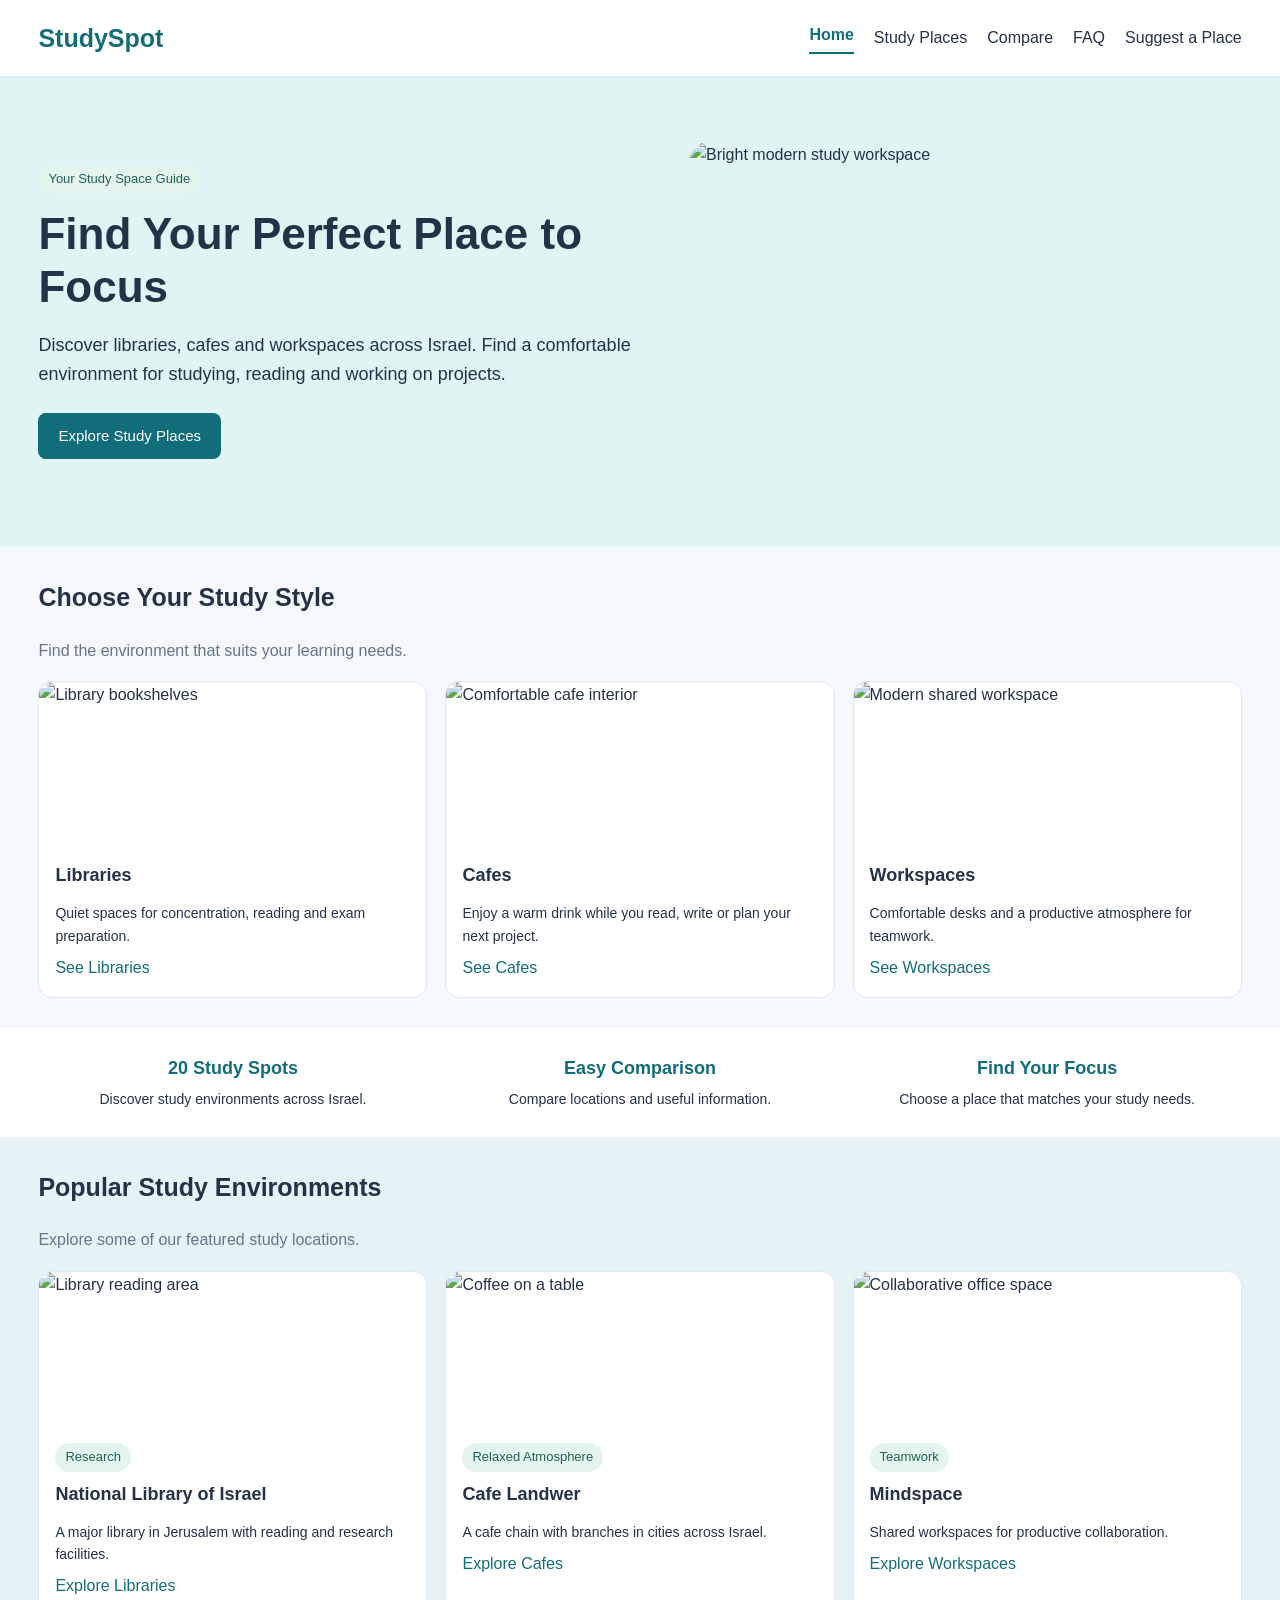
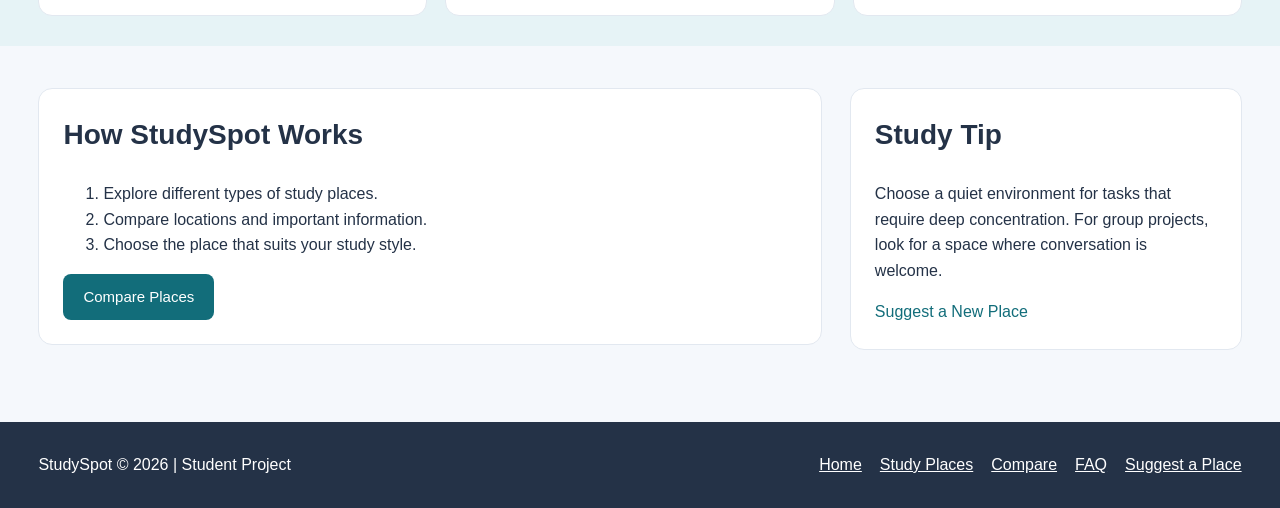
==== commit c19586e3: "Improve FAQ design and active navigation" ====
--- a/index.html
+++ b/index.html
@@ -15,9 +15,10 @@
       <a class="logo" href="index.html">StudySpot</a>
 
       <nav class="nav-links">
-        <a href="index.html">Home</a>
+        <a href="index.html" class="active">Home</a>
         <a href="places.html">Study Places</a>
         <a href="compare.html">Compare</a>
+        <a href="faq.html">FAQ</a>
         <a href="contact.html">Suggest a Place</a>
       </nav>
     </div>
@@ -228,10 +229,11 @@
         <a href="index.html">Home</a>
         <a href="places.html">Study Places</a>
         <a href="compare.html">Compare</a>
+        <a href="faq.html">FAQ</a>
         <a href="contact.html">Suggest a Place</a>
       </div>
     </div>
   </footer>
 
 </body>
-</html>
+</html>
--- a/css/style.css
+++ b/css/style.css
@@ -517,7 +517,6 @@
    CSS ONLY FILTERS
    ======================================== */
 
-/* Hide radio buttons visually */
 .comparison-area > input[type="radio"] {
   position: absolute;
   opacity: 0;
@@ -525,7 +524,6 @@
   height: 1px;
 }
 
-/* Filter labels */
 .filter-controls {
   display: flex;
   flex-wrap: wrap;
@@ -547,7 +545,6 @@
   background: #dff4f3;
 }
 
-/* Selected place type */
 #filter-all:checked ~ .filter-controls label[for="filter-all"],
 #filter-library:checked ~ .filter-controls label[for="filter-library"],
 #filter-cafe:checked ~ .filter-controls label[for="filter-cafe"],
@@ -557,7 +554,6 @@
   border-color: #126d7a;
 }
 
-/* Selected region */
 #region-all:checked ~ .filter-controls label[for="region-all"],
 #region-jerusalem:checked ~ .filter-controls label[for="region-jerusalem"],
 #region-center:checked ~ .filter-controls label[for="region-center"],
@@ -568,7 +564,6 @@
   border-color: #126d7a;
 }
 
-/* Filter by place type */
 #filter-library:checked ~ .table-wrap tbody tr:not(.library-row) {
   display: none;
 }
@@ -581,7 +576,6 @@
   display: none;
 }
 
-/* Filter by region */
 #region-jerusalem:checked ~ .table-wrap tbody tr:not(.jerusalem-row) {
   display: none;
 }
@@ -892,3 +886,422 @@
     align-items: flex-start;
   }
 }
+
+/* ========================================
+   FAQ PAGE - NEW DESIGN
+   These styles affect only faq.html
+   ======================================== */
+
+
+/* FAQ hero */
+
+.faq-page .faq-hero {
+  padding: 72px 0 65px;
+  text-align: center;
+  background: #e1f3f3;
+}
+
+.faq-page .faq-label {
+  display: inline-block;
+  padding: 8px 18px;
+  margin-bottom: 20px;
+  background: #ffffff;
+  border: 1px solid #b7dfe1;
+  border-radius: 25px;
+  color: #126d7a;
+  font-size: 12px;
+  font-weight: bold;
+  letter-spacing: 1.5px;
+}
+
+.faq-page .faq-hero h1 {
+  font-size: 46px;
+  line-height: 1.2;
+  margin: 0 0 18px;
+  color: #20364a;
+}
+
+.faq-page .faq-hero-description {
+  max-width: 720px;
+  margin: 0 auto 25px;
+  color: #536579;
+  font-size: 18px;
+  line-height: 1.8;
+}
+
+/* Hero information */
+
+.faq-hero-info {
+  display: flex;
+  justify-content: center;
+  flex-wrap: wrap;
+  gap: 12px;
+  margin-bottom: 32px;
+}
+
+.faq-hero-info span {
+  padding: 7px 15px;
+  border-radius: 25px;
+  background: #d0ebea;
+  color: #126d7a;
+  font-size: 13px;
+  font-weight: bold;
+}
+
+/* FAQ category navigation */
+
+.faq-page .faq-category-links {
+  justify-content: center;
+  gap: 13px;
+}
+
+.faq-page .faq-category-links a {
+  display: inline-block;
+  padding: 12px 20px;
+  background: #ffffff;
+  border: 1px solid #b9dfe1;
+  border-radius: 25px;
+  color: #126d7a;
+  font-size: 14px;
+  font-weight: bold;
+  box-shadow: 0 3px 9px #d0e6e8;
+  transition: background 0.2s, transform 0.2s;
+}
+
+.faq-page .faq-category-links a:hover {
+  background: #126d7a;
+  color: #ffffff;
+  text-decoration: none;
+  transform: translateY(-3px);
+}
+
+/* FAQ sections */
+
+.faq-page .faq-section {
+  padding: 60px 0;
+}
+
+.faq-page .faq-heading {
+  text-align: center;
+  margin-bottom: 32px;
+}
+
+.faq-page .faq-section-number {
+  display: inline-block;
+  margin-bottom: 12px;
+  color: #126d7a;
+  font-size: 13px;
+  font-weight: bold;
+  letter-spacing: 1.5px;
+}
+
+.faq-page .faq-heading h2 {
+  font-size: 32px;
+  color: #243247;
+  margin: 0 0 12px;
+}
+
+.faq-page .faq-heading p {
+  max-width: 620px;
+  margin: 0 auto;
+  color: #65758a;
+  font-size: 16px;
+}
+
+/* FAQ cards */
+
+.faq-page .faq-list {
+  display: grid;
+  grid-template-columns: repeat(2, minmax(0, 1fr));
+  gap: 22px;
+}
+
+.faq-page .faq-item {
+  min-width: 0;
+  padding: 28px;
+  background: #ffffff;
+  border: 1px solid #dce8ee;
+  border-radius: 16px;
+  box-shadow: 0 4px 15px #e1e8ef;
+  transition: transform 0.2s, box-shadow 0.2s;
+}
+
+.faq-page .faq-item:hover {
+  transform: translateY(-4px);
+  border-color: #8ccbd0;
+  box-shadow: 0 10px 25px #d6e4e9;
+}
+
+.faq-page .faq-card-label {
+  display: inline-block;
+  padding: 5px 11px;
+  margin-bottom: 17px;
+  background: #e4f5f3;
+  color: #126d7a;
+  border-radius: 20px;
+  font-size: 11px;
+  font-weight: bold;
+  letter-spacing: 0.8px;
+}
+
+.faq-page .faq-item h3 {
+  margin: 0 0 14px;
+  color: #20364a;
+  font-size: 20px;
+  line-height: 1.4;
+}
+
+.faq-page .faq-item p {
+  margin: 0;
+  color: #536579;
+  font-size: 15px;
+  line-height: 1.8;
+}
+
+/* ========================================
+   FAQ - DISTINCT SECTION COLORS
+   ======================================== */
+
+/* 01 - General Questions */
+
+.faq-page #general {
+  background: #f5f8fc;
+}
+
+/* 02 - About StudySpot */
+
+.faq-page #website-faq {
+  background: #dceff1;
+}
+
+/* 03 - Libraries */
+
+.faq-page #libraries-faq {
+  background: #e5f0fa;
+}
+
+.faq-page .faq-libraries .faq-card-label {
+  background: #e5f1fb;
+  color: #286b96;
+}
+
+/* 04 - Cafes */
+
+.faq-page #cafes-faq {
+  background: #f1f5f9;
+}
+
+.faq-page .faq-cafes .faq-card-label {
+  background: #dceef2;
+  color: #126d7a;
+}
+
+/* 05 - Workspaces */
+
+.faq-page #workspaces-faq {
+  background: #e2f2ec;
+}
+
+.faq-page .faq-workspaces .faq-card-label {
+  background: #e0f2e7;
+  color: #347351;
+}
+
+/* Section buttons */
+
+.faq-page .faq-section-link {
+  margin: 30px 0 0;
+  text-align: center;
+}
+
+.faq-page .faq-section-link .button {
+  padding: 12px 24px;
+  border-radius: 25px;
+  font-weight: bold;
+}
+
+/* ========================================
+   FAQ CLOSING SECTION
+   ======================================== */
+
+.faq-page .faq-closing {
+  padding: 65px 0;
+  background: #126d7a;
+  color: #ffffff;
+  text-align: center;
+}
+
+.faq-page .faq-closing-content {
+  max-width: 900px;
+}
+
+.faq-page .faq-closing-label {
+  display: inline-block;
+  margin-bottom: 15px;
+  color: #c5ebec;
+  font-size: 12px;
+  font-weight: bold;
+  letter-spacing: 1.5px;
+}
+
+.faq-page .faq-closing h2 {
+  margin: 0 0 17px;
+  font-size: 34px;
+  color: #ffffff;
+}
+
+.faq-page .faq-closing p {
+  max-width: 650px;
+  margin: 0 auto 27px;
+  color: #e1f3f4;
+  font-size: 17px;
+}
+
+.faq-page .faq-closing-buttons {
+  display: flex;
+  justify-content: center;
+  flex-wrap: wrap;
+  gap: 15px;
+}
+
+.faq-page .faq-light-button {
+  background: #ffffff;
+  color: #126d7a;
+  border: 1px solid #ffffff;
+}
+
+.faq-page .faq-light-button:hover {
+  background: #dff4f3;
+  color: #0b4c55;
+}
+
+.faq-page .faq-outline-button {
+  background: transparent;
+  color: #ffffff;
+  border: 1px solid #ffffff;
+}
+
+.faq-page .faq-outline-button:hover {
+  background: #ffffff;
+  color: #126d7a;
+}
+
+/* Footer spacing on FAQ page */
+
+.faq-page .site-footer {
+  margin-top: 0;
+}
+
+/* ========================================
+   FAQ RESPONSIVE - TABLET
+   ======================================== */
+
+@media (max-width: 900px) {
+
+  .faq-page .faq-hero h1 {
+    font-size: 38px;
+  }
+
+  .faq-page .faq-item {
+    padding: 23px;
+  }
+
+  .faq-page .faq-item h3 {
+    font-size: 18px;
+  }
+
+  .faq-page .faq-category-links {
+    gap: 10px;
+  }
+
+  .faq-page .faq-category-links a {
+    padding: 10px 16px;
+  }
+}
+
+/* ========================================
+   FAQ RESPONSIVE - MOBILE
+   ======================================== */
+
+@media (max-width: 700px) {
+
+  .faq-page .faq-hero {
+    padding: 42px 0;
+  }
+
+  .faq-page .faq-hero h1 {
+    font-size: 31px;
+  }
+
+  .faq-page .faq-hero-description {
+    font-size: 16px;
+  }
+
+  .faq-page .faq-hero-info {
+    gap: 8px;
+    margin-bottom: 25px;
+  }
+
+  .faq-page .faq-hero-info span {
+    padding: 6px 10px;
+    font-size: 11px;
+  }
+
+  .faq-page .faq-category-links a {
+    padding: 9px 13px;
+    font-size: 12px;
+  }
+
+  .faq-page .faq-section {
+    padding: 38px 0;
+  }
+
+  .faq-page .faq-heading h2 {
+    font-size: 26px;
+  }
+
+  .faq-page .faq-heading p {
+    font-size: 14px;
+  }
+
+  .faq-page .faq-list {
+    grid-template-columns: 1fr;
+    gap: 16px;
+  }
+
+  .faq-page .faq-item {
+    padding: 21px;
+  }
+
+  .faq-page .faq-item h3 {
+    font-size: 18px;
+  }
+
+  .faq-page .faq-item p {
+    font-size: 14px;
+  }
+
+  .faq-page .faq-closing {
+    padding: 42px 0;
+  }
+
+  .faq-page .faq-closing h2 {
+    font-size: 27px;
+  }
+
+  .faq-page .faq-closing p {
+    font-size: 15px;
+  }
+}
+
+/* ========================================
+   ACTIVE NAVIGATION LINK
+   ======================================== */
+
+.nav-links a.active {
+  color: #126d7a;
+  font-weight: bold;
+  border-bottom: 2px solid #126d7a;
+  padding-bottom: 5px;
+}
+
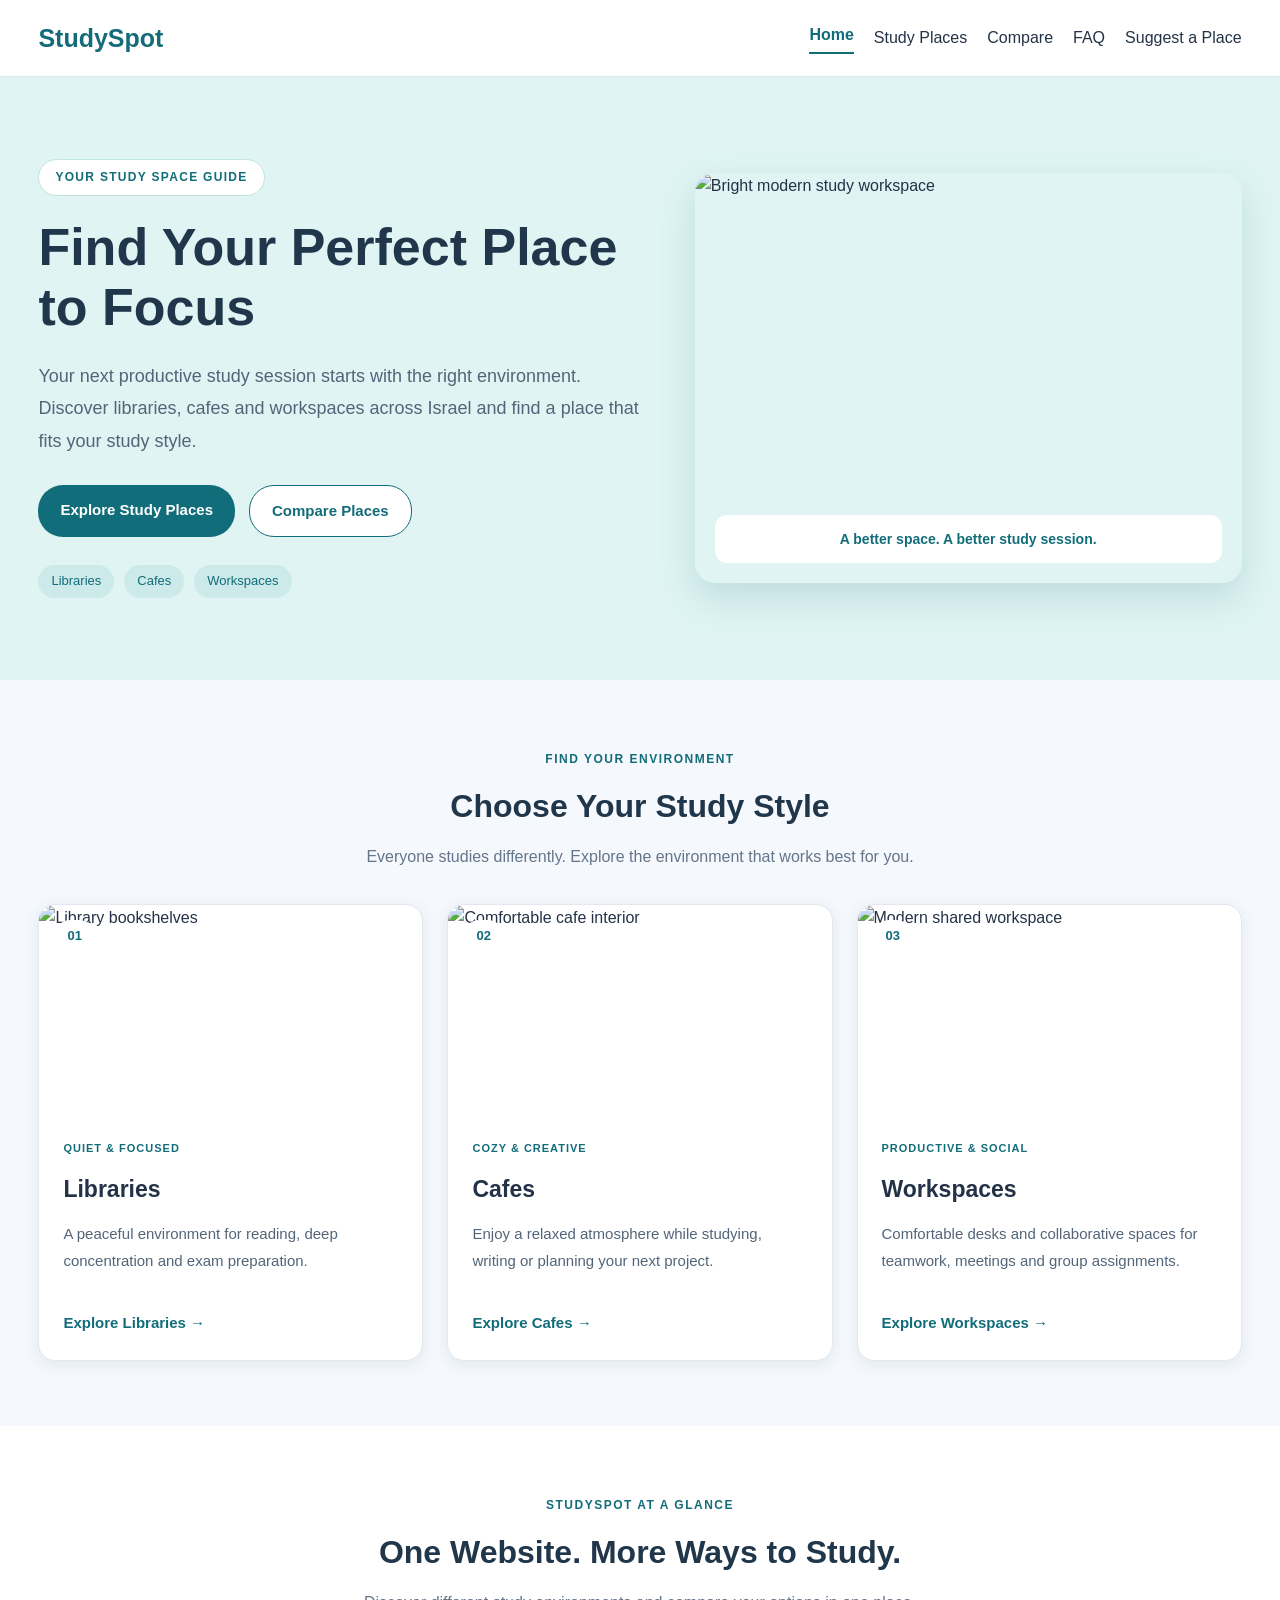
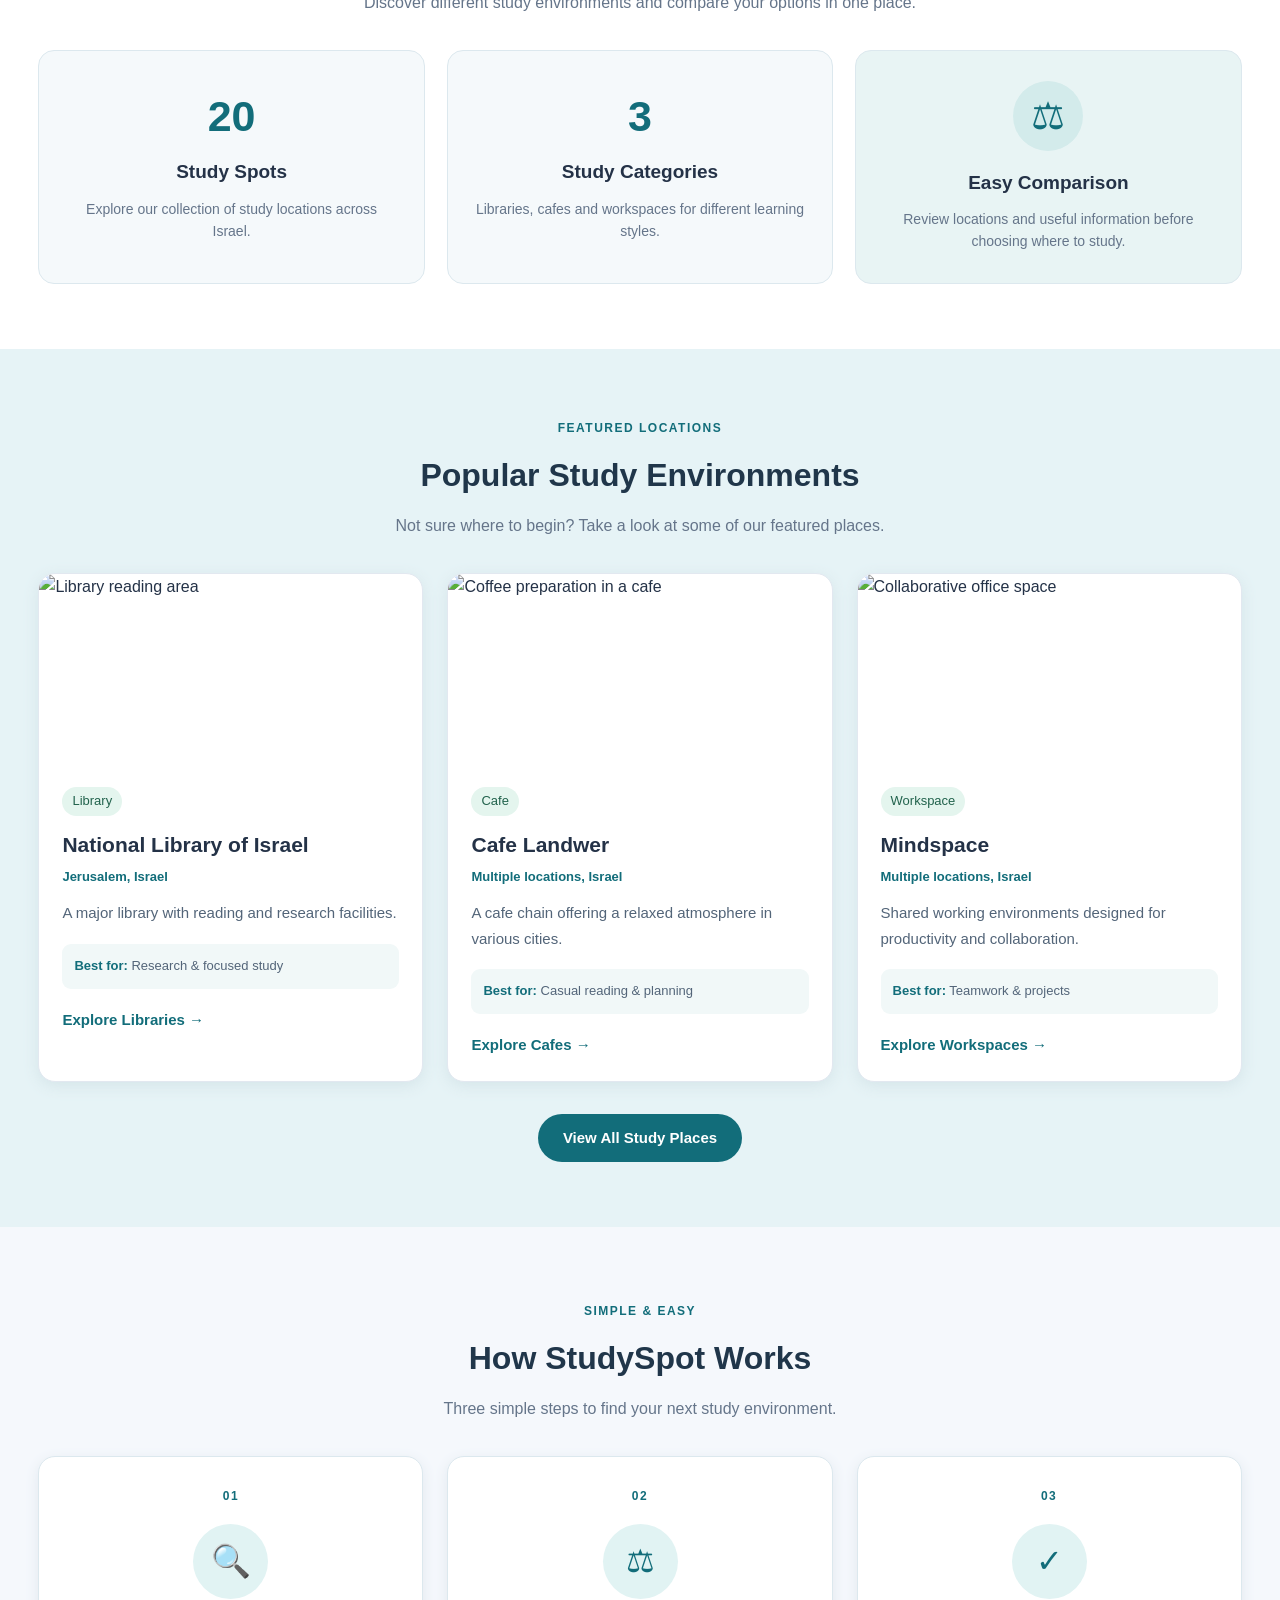
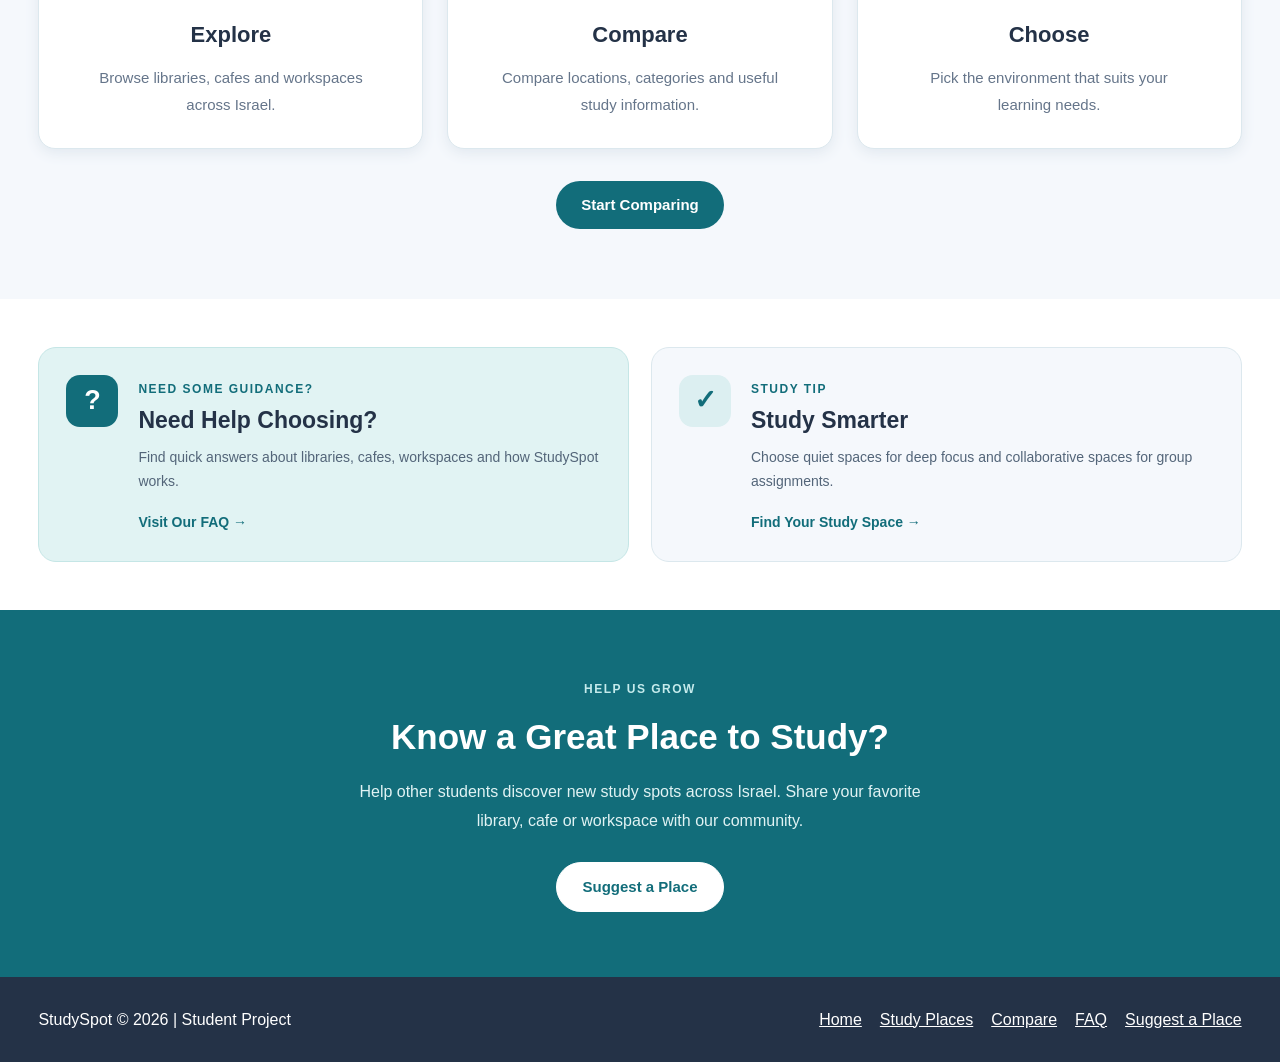
==== commit 2c300014: "Improve StudySpot homepage design" ====
--- a/index.html
+++ b/index.html
@@ -7,7 +7,8 @@
   <title>StudySpot | Home</title>
   <link rel="stylesheet" href="css/style.css">
 </head>
-<body>
+
+<body class="home-page">
 
   <!-- Main navigation -->
   <header class="site-header">
@@ -15,7 +16,7 @@
       <a class="logo" href="index.html">StudySpot</a>
 
       <nav class="nav-links">
-        <a href="index.html" class="active">Home</a>
+        <a href="index.html" class="active" aria-current="page">Home</a>
         <a href="places.html">Study Places</a>
         <a href="compare.html">Compare</a>
         <a href="faq.html">FAQ</a>
@@ -26,80 +27,161 @@
 
   <main>
 
-    <!-- Hero section -->
-    <section class="hero">
+    <!-- 01 - Hero section -->
+    <section class="hero home-hero">
       <div class="container hero-layout">
-        <div>
-          <span class="tag">Your Study Space Guide</span>
+
+        <div class="home-hero-content">
+          <span class="home-eyebrow">
+            YOUR STUDY SPACE GUIDE
+          </span>
+
           <h1>Find Your Perfect Place to Focus</h1>
+
           <p>
-            Discover libraries, cafes and workspaces across Israel.
-            Find a comfortable environment for studying,
-            reading and working on projects.
+            Your next productive study session starts with
+            the right environment. Discover libraries,
+            cafes and workspaces across Israel and find
+            a place that fits your study style.
           </p>
-          <a class="button" href="places.html">
-            Explore Study Places
-          </a>
-        </div>
-
-        <img
-          src="https://images.unsplash.com/photo-1497366754035-f200968a6e72?w=1000"
-          alt="Bright modern study workspace">
+
+          <div class="home-hero-buttons">
+            <a class="button" href="places.html">
+              Explore Study Places
+            </a>
+
+            <a class="button home-secondary-button"
+               href="compare.html">
+              Compare Places
+            </a>
+          </div>
+
+          <div class="home-hero-tags">
+            <span>Libraries</span>
+            <span>Cafes</span>
+            <span>Workspaces</span>
+          </div>
+        </div>
+
+        <div class="home-hero-image">
+          <img
+            src="https://images.unsplash.com/photo-1497366754035-f200968a6e72?w=1000"
+            alt="Bright modern study workspace">
+
+          <div class="home-image-caption">
+            A better space. A better study session.
+          </div>
+        </div>
+
       </div>
     </section>
 
-    <!-- Study place categories -->
+
+    <!-- 02 - Study place categories -->
     <section class="section home-categories">
       <div class="container">
-        <div class="section-heading">
+
+        <div class="home-section-heading">
+          <span class="home-section-label">
+            FIND YOUR ENVIRONMENT
+          </span>
+
           <h2>Choose Your Study Style</h2>
-          <p>Find the environment that suits your learning needs.</p>
-        </div>
-
-        <div class="card-grid">
-
-          <article class="card">
-            <img
-              src="https://images.unsplash.com/photo-1507842217343-583bb7270b66?w=800"
-              alt="Library bookshelves">
+
+          <p>
+            Everyone studies differently. Explore the
+            environment that works best for you.
+          </p>
+        </div>
+
+        <div class="card-grid home-category-grid">
+
+          <!-- Libraries -->
+          <article class="card home-category-card">
+            <div class="home-card-image">
+              <img
+                src="https://images.unsplash.com/photo-1507842217343-583bb7270b66?w=800"
+                alt="Library bookshelves">
+
+              <span class="home-image-number">01</span>
+            </div>
 
             <div class="card-content">
+              <span class="home-card-label">
+                QUIET &amp; FOCUSED
+              </span>
+
               <h3>Libraries</h3>
+
               <p>
-                Quiet spaces for concentration,
-                reading and exam preparation.
-              </p>
-              <a href="places.html#libraries">See Libraries</a>
-            </div>
-          </article>
-
-          <article class="card">
-            <img
-              src="https://images.unsplash.com/photo-1501339847302-ac426a4a7cbb?w=800"
-              alt="Comfortable cafe interior">
+                A peaceful environment for reading,
+                deep concentration and exam preparation.
+              </p>
+
+              <a class="home-card-link"
+                 href="places.html#libraries">
+                Explore Libraries &rarr;
+              </a>
+            </div>
+          </article>
+
+          <!-- Cafes -->
+          <article class="card home-category-card">
+            <div class="home-card-image">
+              <img
+                src="https://images.unsplash.com/photo-1501339847302-ac426a4a7cbb?w=800"
+                alt="Comfortable cafe interior">
+
+              <span class="home-image-number">02</span>
+            </div>
 
             <div class="card-content">
+              <span class="home-card-label">
+                COZY &amp; CREATIVE
+              </span>
+
               <h3>Cafes</h3>
+
               <p>
-                Enjoy a warm drink while you read,
-                write or plan your next project.
-              </p>
-              <a href="places.html#cafes">See Cafes</a>
-            </div>
-          </article>
-
-          <article class="card">
-            <img
-              src="https://images.unsplash.com/photo-1497366811353-6870744d04b2?w=800"
-              alt="Modern shared workspace">
+                Enjoy a relaxed atmosphere while
+                studying, writing or planning your
+                next project.
+              </p>
+
+              <a class="home-card-link"
+                 href="places.html#cafes">
+                Explore Cafes &rarr;
+              </a>
+            </div>
+          </article>
+
+          <!-- Workspaces -->
+          <article class="card home-category-card">
+            <div class="home-card-image">
+              <img
+                src="https://images.unsplash.com/photo-1497366811353-6870744d04b2?w=800"
+                alt="Modern shared workspace">
+
+              <span class="home-image-number">03</span>
+            </div>
 
             <div class="card-content">
+              <span class="home-card-label">
+                PRODUCTIVE &amp; SOCIAL
+              </span>
+
               <h3>Workspaces</h3>
+
               <p>
-                Comfortable desks and a productive
-                atmosphere for teamwork.
-              </p>
-              <a href="places.html#workspaces">See Workspaces</a>
+                Comfortable desks and collaborative
+                spaces for teamwork, meetings and
+                group assignments.
+              </p>
+
+              <a class="home-card-link"
+                 href="places.html#workspaces">
+                Explore Workspaces &rarr;
+              </a>
             </div>
           </article>
 
@@ -107,123 +189,367 @@
       </div>
     </section>
 
-    <!-- Website features -->
-    <section class="feature-strip">
-      <div class="container feature-grid">
-
-        <div class="feature-item">
-          <h3>20 Study Spots</h3>
-          <p>Discover study environments across Israel.</p>
-        </div>
-
-        <div class="feature-item">
-          <h3>Easy Comparison</h3>
-          <p>Compare locations and useful information.</p>
-        </div>
-
-        <div class="feature-item">
-          <h3>Find Your Focus</h3>
-          <p>Choose a place that matches your study needs.</p>
-        </div>
-
+
+    <!-- 03 - StudySpot at a glance -->
+    <section class="section home-overview">
+      <div class="container">
+
+        <div class="home-section-heading">
+          <span class="home-section-label">
+            STUDYSPOT AT A GLANCE
+          </span>
+
+          <h2>One Website. More Ways to Study.</h2>
+
+          <p>
+            Discover different study environments
+            and compare your options in one place.
+          </p>
+        </div>
+
+        <div class="home-stats-grid">
+
+          <div class="home-stat-card">
+            <span class="home-stat-number">20</span>
+
+            <h3>Study Spots</h3>
+
+            <p>
+              Explore our collection of study
+              locations across Israel.
+            </p>
+          </div>
+
+          <div class="home-stat-card">
+            <span class="home-stat-number">3</span>
+
+            <h3>Study Categories</h3>
+
+            <p>
+              Libraries, cafes and workspaces
+              for different learning styles.
+            </p>
+          </div>
+
+          <div class="home-stat-card home-stat-comparison">
+            <div class="home-stat-icon">
+              &#9878;
+            </div>
+
+            <h3>Easy Comparison</h3>
+
+            <p>
+              Review locations and useful
+              information before choosing
+              where to study.
+            </p>
+          </div>
+
+        </div>
       </div>
     </section>
 
-    <!-- Popular study environments -->
+
+    <!-- 04 - Popular study environments -->
     <section class="section highlight-section home-popular">
       <div class="container">
-        <div class="section-heading">
+
+        <div class="home-section-heading">
+          <span class="home-section-label">
+            FEATURED LOCATIONS
+          </span>
+
           <h2>Popular Study Environments</h2>
-          <p>Explore some of our featured study locations.</p>
-        </div>
-
-        <div class="card-grid">
-
-          <article class="card">
+
+          <p>
+            Not sure where to begin?
+            Take a look at some of our featured places.
+          </p>
+        </div>
+
+        <div class="card-grid home-featured-grid">
+
+          <!-- National Library -->
+          <article class="card home-featured-card">
             <img
               src="https://images.unsplash.com/photo-1521587760476-6c12a4b040da?w=800"
               alt="Library reading area">
 
             <div class="card-content">
-              <span class="tag">Research</span>
+              <span class="tag">Library</span>
+
               <h3>National Library of Israel</h3>
+
+              <p class="home-place-location">
+                Jerusalem, Israel
+              </p>
+
               <p>
-                A major library in Jerusalem with
-                reading and research facilities.
-              </p>
-              <a href="places.html#libraries">Explore Libraries</a>
-            </div>
-          </article>
-
-          <article class="card">
+                A major library with reading
+                and research facilities.
+              </p>
+
+              <div class="home-place-detail">
+                <strong>Best for:</strong>
+                Research &amp; focused study
+              </div>
+
+              <a class="home-card-link"
+                 href="places.html#libraries">
+                Explore Libraries &rarr;
+              </a>
+            </div>
+          </article>
+
+          <!-- Cafe Landwer -->
+          <article class="card home-featured-card">
             <img
               src="https://images.unsplash.com/photo-1442512595331-e89e73853f31?w=800"
-              alt="Coffee on a table">
+              alt="Coffee preparation in a cafe">
 
             <div class="card-content">
-              <span class="tag">Relaxed Atmosphere</span>
+              <span class="tag">Cafe</span>
+
               <h3>Cafe Landwer</h3>
+
+              <p class="home-place-location">
+                Multiple locations, Israel
+              </p>
+
               <p>
-                A cafe chain with branches
-                in cities across Israel.
-              </p>
-              <a href="places.html#cafes">Explore Cafes</a>
-            </div>
-          </article>
-
-          <article class="card">
+                A cafe chain offering a relaxed
+                atmosphere in various cities.
+              </p>
+
+              <div class="home-place-detail">
+                <strong>Best for:</strong>
+                Casual reading &amp; planning
+              </div>
+
+              <a class="home-card-link"
+                 href="places.html#cafes">
+                Explore Cafes &rarr;
+              </a>
+            </div>
+          </article>
+
+          <!-- Mindspace -->
+          <article class="card home-featured-card">
             <img
               src="https://images.unsplash.com/photo-1497366858526-0766cadbe8fa?w=800"
               alt="Collaborative office space">
 
             <div class="card-content">
-              <span class="tag">Teamwork</span>
+              <span class="tag">Workspace</span>
+
               <h3>Mindspace</h3>
+
+              <p class="home-place-location">
+                Multiple locations, Israel
+              </p>
+
               <p>
-                Shared workspaces for
-                productive collaboration.
-              </p>
-              <a href="places.html#workspaces">Explore Workspaces</a>
-            </div>
-          </article>
-
-        </div>
+                Shared working environments
+                designed for productivity
+                and collaboration.
+              </p>
+
+              <div class="home-place-detail">
+                <strong>Best for:</strong>
+                Teamwork &amp; projects
+              </div>
+
+              <a class="home-card-link"
+                 href="places.html#workspaces">
+                Explore Workspaces &rarr;
+              </a>
+            </div>
+          </article>
+
+        </div>
+
+        <div class="home-section-action">
+          <a class="button" href="places.html">
+            View All Study Places
+          </a>
+        </div>
+
       </div>
     </section>
 
-    <!-- How the website works -->
-    <section class="section">
-      <div class="container info-layout">
-
-        <div class="panel">
+
+    <!-- 05 - How StudySpot works -->
+    <section class="section home-how">
+      <div class="container">
+
+        <div class="home-section-heading">
+          <span class="home-section-label">
+            SIMPLE &amp; EASY
+          </span>
+
           <h2>How StudySpot Works</h2>
-          <ol>
-            <li>Explore different types of study places.</li>
-            <li>Compare locations and important information.</li>
-            <li>Choose the place that suits your study style.</li>
-          </ol>
-          <a class="button" href="compare.html">Compare Places</a>
-        </div>
-
-        <aside class="panel">
-          <h2>Study Tip</h2>
+
           <p>
-            Choose a quiet environment for tasks that require
-            deep concentration. For group projects, look for
-            a space where conversation is welcome.
+            Three simple steps to find
+            your next study environment.
           </p>
-          <a href="contact.html">Suggest a New Place</a>
+        </div>
+
+        <div class="home-steps-grid">
+
+          <article class="home-step-card">
+            <span class="home-step-number">01</span>
+
+            <div class="home-step-symbol">
+              &#128269;
+            </div>
+
+            <h3>Explore</h3>
+
+            <p>
+              Browse libraries, cafes and
+              workspaces across Israel.
+            </p>
+          </article>
+
+          <article class="home-step-card">
+            <span class="home-step-number">02</span>
+
+            <div class="home-step-symbol">
+              &#9878;
+            </div>
+
+            <h3>Compare</h3>
+
+            <p>
+              Compare locations, categories
+              and useful study information.
+            </p>
+          </article>
+
+          <article class="home-step-card">
+            <span class="home-step-number">03</span>
+
+            <div class="home-step-symbol">
+              &#10003;
+            </div>
+
+            <h3>Choose</h3>
+
+            <p>
+              Pick the environment that
+              suits your learning needs.
+            </p>
+          </article>
+
+        </div>
+
+        <div class="home-section-action">
+          <a class="button" href="compare.html">
+            Start Comparing
+          </a>
+        </div>
+
+      </div>
+    </section>
+
+
+    <!-- 06 - Compact FAQ and study tip -->
+    <section class="section home-help">
+      <div class="container home-help-grid">
+
+        <article class="home-help-card">
+          <div class="home-help-icon">
+            ?
+          </div>
+
+          <div class="home-help-text">
+            <span class="home-section-label">
+              NEED SOME GUIDANCE?
+            </span>
+
+            <h2>Need Help Choosing?</h2>
+
+            <p>
+              Find quick answers about libraries,
+              cafes, workspaces and how StudySpot works.
+            </p>
+
+            <a class="home-card-link"
+               href="faq.html">
+              Visit Our FAQ &rarr;
+            </a>
+          </div>
+        </article>
+
+        <aside class="home-tip-card">
+          <div class="home-tip-icon">
+            &#10003;
+          </div>
+
+          <div class="home-help-text">
+            <span class="home-section-label">
+              STUDY TIP
+            </span>
+
+            <h2>Study Smarter</h2>
+
+            <p>
+              Choose quiet spaces for deep focus
+              and collaborative spaces for
+              group assignments.
+            </p>
+
+            <a class="home-card-link"
+               href="places.html">
+              Find Your Study Space &rarr;
+            </a>
+          </div>
         </aside>
 
       </div>
     </section>
 
+
+    
+<!-- Final section - Suggest a Study Place -->
+<section class="home-closing">
+  <div class="container home-closing-content">
+
+    <span class="home-closing-label">
+      HELP US GROW
+    </span>
+
+    <h2>
+      Know a Great Place to Study?
+    </h2>
+
+    <p>
+      Help other students discover new study spots
+      across Israel. Share your favorite library,
+      cafe or workspace with our community.
+    </p>
+
+    <div class="home-closing-buttons">
+      <a class="button home-light-button" href="contact.html">
+        Suggest a Place
+      </a>
+    </div>
+
+  </div>
+</section>
+
+
   </main>
+
 
   <!-- Footer -->
   <footer class="site-footer">
     <div class="container footer-layout">
-      <span>StudySpot © 2026 | Student Project</span>
+
+      <span>
+        StudySpot &copy; 2026 | Student Project
+      </span>
 
       <div class="footer-links">
         <a href="index.html">Home</a>
@@ -232,8 +558,9 @@
         <a href="faq.html">FAQ</a>
         <a href="contact.html">Suggest a Place</a>
       </div>
+
     </div>
   </footer>
 
 </body>
-</html>+</html>
--- a/css/style.css
+++ b/css/style.css
@@ -1,15 +1,12 @@
 
-/* ========================================
-   GENERAL WEBSITE STYLING
-   ======================================== */
-
-* {
-  box-sizing: border-box;
-}
-
-html {
-  scroll-behavior: smooth;
-}
+/* =========================================
+   STUDYSPOT - COMPLETE STYLESHEET
+   ========================================= */
+
+/* GENERAL */
+* { box-sizing: border-box; }
+
+html { scroll-behavior: smooth; }
 
 body {
   margin: 0;
@@ -20,26 +17,10 @@
   background: #f5f8fc;
 }
 
-a {
-  color: inherit;
-  text-decoration: none;
-}
-
-a:hover {
-  color: #0b8798;
-}
-
-img {
-  display: block;
-  max-width: 100%;
-}
-
-button,
-input,
-select,
-textarea {
-  font: inherit;
-}
+a { color: inherit; text-decoration: none; }
+a:hover { color: #0b8798; }
+img { display: block; max-width: 100%; }
+button, input, select, textarea { font: inherit; }
 
 .container {
   width: 94%;
@@ -47,12 +28,9 @@
   margin: 0 auto;
 }
 
-/* ========================================
-   HEADER AND NAVIGATION
-   ======================================== */
-
+/* HEADER AND NAVIGATION */
 .site-header {
-  background: #ffffff;
+  background: #fff;
   border-bottom: 1px solid #e1e7ef;
 }
 
@@ -83,10 +61,14 @@
   text-decoration: underline;
 }
 
-/* ========================================
-   HERO SECTION
-   ======================================== */
-
+.nav-links a.active {
+  color: #126d7a;
+  font-weight: bold;
+  border-bottom: 2px solid #126d7a;
+  padding-bottom: 5px;
+}
+
+/* SHARED HERO */
 .hero {
   background: #dff4f3;
   padding: 65px 0;
@@ -117,15 +99,12 @@
   border-radius: 18px;
 }
 
-/* ========================================
-   BUTTONS
-   ======================================== */
-
+/* BUTTONS */
 .button {
   display: inline-block;
   padding: 11px 20px;
   background: #126d7a;
-  color: #ffffff;
+  color: #fff;
   border: 0;
   border-radius: 8px;
   font-size: 15px;
@@ -136,39 +115,22 @@
 .button:hover,
 .button:focus {
   background: #0b4c55;
-  color: #ffffff;
-}
-
-/* ========================================
-   GENERAL SECTIONS
-   ======================================== */
-
-.section {
-  padding: 42px 0;
-}
-
-.section h2 {
-  margin-top: 0;
-  font-size: 28px;
-}
-
-.section-heading {
-  margin-bottom: 22px;
-}
+  color: #fff;
+}
+
+/* SHARED SECTIONS */
+.section { padding: 42px 0; }
+.section h2 { margin-top: 0; font-size: 28px; }
+.section-heading { margin-bottom: 22px; }
 
 .section-heading p {
   color: #65758a;
   margin: 8px 0;
 }
 
-.highlight-section {
-  background: #e6f3f6;
-}
-
-/* ========================================
-   STUDY PLACE CARDS
-   ======================================== */
-
+.highlight-section { background: #e6f3f6; }
+
+/* SHARED CARDS */
 .card-grid {
   display: grid;
   grid-template-columns: repeat(3, minmax(0, 1fr));
@@ -177,7 +139,7 @@
 
 .card {
   min-width: 0;
-  background: #ffffff;
+  background: #fff;
   border: 1px solid #e2e8f0;
   border-radius: 14px;
   overflow: hidden;
@@ -189,26 +151,11 @@
   object-fit: cover;
 }
 
-.card-content {
-  padding: 20px;
-}
-
-.card h3 {
-  font-size: 20px;
-  margin: 8px 0 12px;
-}
-
-.card-content p {
-  margin: 10px 0;
-}
-
-.card-content a:not(.button) {
-  color: #126d7a;
-}
-
-.card-content a:not(.button):hover {
-  text-decoration: underline;
-}
+.card-content { padding: 20px; }
+.card h3 { font-size: 20px; margin: 8px 0 12px; }
+.card-content p { margin: 10px 0; }
+.card-content a:not(.button) { color: #126d7a; }
+.card-content a:not(.button):hover { text-decoration: underline; }
 
 .tag {
   display: inline-block;
@@ -219,115 +166,7 @@
   font-size: 13px;
 }
 
-/* ========================================
-   COMPACT HOME CATEGORIES
-   ======================================== */
-
-.home-categories {
-  padding: 30px 0;
-}
-
-.home-categories .section-heading {
-  margin-bottom: 18px;
-}
-
-.home-categories .section-heading h2 {
-  font-size: 25px;
-}
-
-.home-categories .card-grid {
-  gap: 18px;
-}
-
-.home-categories .card img {
-  height: 155px;
-}
-
-.home-categories .card-content {
-  padding: 16px;
-}
-
-.home-categories .card h3 {
-  font-size: 18px;
-}
-
-.home-categories .card p {
-  font-size: 14px;
-  margin: 8px 0;
-}
-
-/* ========================================
-   COMPACT HOME FEATURES
-   ======================================== */
-
-.feature-strip {
-  background: #ffffff;
-  padding: 16px 0;
-}
-
-.feature-grid {
-  display: grid;
-  grid-template-columns: repeat(3, minmax(0, 1fr));
-  gap: 18px;
-}
-
-.feature-item {
-  text-align: center;
-  padding: 10px;
-}
-
-.feature-item h3 {
-  color: #126d7a;
-  font-size: 18px;
-  margin: 0 0 6px;
-}
-
-.feature-item p {
-  font-size: 14px;
-  margin: 0;
-}
-
-/* ========================================
-   COMPACT POPULAR PLACES
-   ======================================== */
-
-.home-popular {
-  padding: 30px 0;
-}
-
-.home-popular .section-heading {
-  margin-bottom: 18px;
-}
-
-.home-popular .section-heading h2 {
-  font-size: 25px;
-}
-
-.home-popular .card-grid {
-  gap: 18px;
-}
-
-.home-popular .card img {
-  height: 155px;
-}
-
-.home-popular .card-content {
-  padding: 16px;
-}
-
-.home-popular .card h3 {
-  font-size: 18px;
-}
-
-.home-popular .card p {
-  font-size: 14px;
-  margin: 8px 0;
-}
-
-/* ========================================
-   INNER PAGE INTRODUCTION
-   ======================================== */
-
+/* PAGE INTRO */
 .page-intro {
   background: #e6f3f6;
   padding: 40px 0;
@@ -339,9 +178,7 @@
   margin: 0 0 14px;
 }
 
-.page-intro p {
-  margin: 0 0 18px;
-}
+.page-intro p { margin: 0 0 18px; }
 
 .category-links {
   display: flex;
@@ -354,14 +191,9 @@
   font-weight: bold;
 }
 
-.category-links a:hover {
-  text-decoration: underline;
-}
-
-/* ========================================
-   HORIZONTAL CAROUSEL WITHOUT ARROWS
-   ======================================== */
-
+.category-links a:hover { text-decoration: underline; }
+
+/* STUDY PLACES CAROUSEL */
 .places-carousel {
   display: grid;
   grid-auto-flow: column;
@@ -417,10 +249,7 @@
   margin: 10px 0 0;
 }
 
-/* ========================================
-   INFORMATION PANELS
-   ======================================== */
-
+/* INFORMATION PANELS */
 .info-layout {
   display: grid;
   grid-template-columns: 2fr 1fr;
@@ -431,51 +260,21 @@
 .panel {
   min-width: 0;
   padding: 24px;
-  background: #ffffff;
+  background: #fff;
   border: 1px solid #e2e8f0;
   border-radius: 14px;
 }
 
-.panel h2 {
-  margin-top: 0;
-}
-
-.panel a:not(.button) {
-  color: #126d7a;
-}
-
-.panel a:not(.button):hover {
-  text-decoration: underline;
-}
-
-/* ========================================
-   COMPARISON PAGE LAYOUT
-   ======================================== */
-
-.compare-info {
-  grid-template-columns: 1fr 1fr;
-}
-
-.compare-info .panel {
-  font-size: 16px;
-}
-
-.compare-info .panel h2 {
-  font-size: 27px;
-}
-
-.compare-info .panel h3 {
-  font-size: 20px;
-}
-
-/* ========================================
-   COMPARISON TABLE
-   ======================================== */
-
-.comparison-area {
-  width: 100%;
-  font-size: 16px;
-}
+.panel h2 { margin-top: 0; }
+.panel a:not(.button) { color: #126d7a; }
+.panel a:not(.button):hover { text-decoration: underline; }
+
+/* COMPARISON PAGE */
+.compare-info { grid-template-columns: 1fr 1fr; }
+.compare-info .panel { font-size: 16px; }
+.compare-info .panel h2 { font-size: 27px; }
+.compare-info .panel h3 { font-size: 20px; }
+.comparison-area { width: 100%; font-size: 16px; }
 
 .comparison-area h3 {
   font-size: 20px;
@@ -485,7 +284,7 @@
 .table-wrap {
   width: 100%;
   overflow-x: auto;
-  background: #ffffff;
+  background: #fff;
   border-radius: 12px;
 }
 
@@ -495,8 +294,7 @@
   border-collapse: collapse;
 }
 
-th,
-td {
+th, td {
   text-align: left;
   padding: 17px 18px;
   font-size: 16px;
@@ -509,14 +307,9 @@
   font-weight: bold;
 }
 
-tbody tr:hover {
-  background: #f1f9fa;
-}
-
-/* ========================================
-   CSS ONLY FILTERS
-   ======================================== */
-
+tbody tr:hover { background: #f1f9fa; }
+
+/* CSS-ONLY TABLE FILTERS */
 .comparison-area > input[type="radio"] {
   position: absolute;
   opacity: 0;
@@ -534,68 +327,40 @@
 .filter-controls label {
   display: inline-block;
   padding: 10px 20px;
-  background: #ffffff;
+  background: #fff;
   border: 1px solid #b9c9d3;
   border-radius: 25px;
   font-size: 15px;
   cursor: pointer;
 }
 
-.filter-controls label:hover {
-  background: #dff4f3;
-}
+.filter-controls label:hover { background: #dff4f3; }
 
 #filter-all:checked ~ .filter-controls label[for="filter-all"],
 #filter-library:checked ~ .filter-controls label[for="filter-library"],
 #filter-cafe:checked ~ .filter-controls label[for="filter-cafe"],
-#filter-workspace:checked ~ .filter-controls label[for="filter-workspace"] {
-  background: #126d7a;
-  color: #ffffff;
-  border-color: #126d7a;
-}
-
+#filter-workspace:checked ~ .filter-controls label[for="filter-workspace"],
 #region-all:checked ~ .filter-controls label[for="region-all"],
 #region-jerusalem:checked ~ .filter-controls label[for="region-jerusalem"],
 #region-center:checked ~ .filter-controls label[for="region-center"],
 #region-north:checked ~ .filter-controls label[for="region-north"],
 #region-south:checked ~ .filter-controls label[for="region-south"] {
   background: #126d7a;
-  color: #ffffff;
+  color: #fff;
   border-color: #126d7a;
 }
 
-#filter-library:checked ~ .table-wrap tbody tr:not(.library-row) {
-  display: none;
-}
-
-#filter-cafe:checked ~ .table-wrap tbody tr:not(.cafe-row) {
-  display: none;
-}
-
-#filter-workspace:checked ~ .table-wrap tbody tr:not(.workspace-row) {
-  display: none;
-}
-
-#region-jerusalem:checked ~ .table-wrap tbody tr:not(.jerusalem-row) {
-  display: none;
-}
-
-#region-center:checked ~ .table-wrap tbody tr:not(.center-row) {
-  display: none;
-}
-
-#region-north:checked ~ .table-wrap tbody tr:not(.north-row) {
-  display: none;
-}
-
+#filter-library:checked ~ .table-wrap tbody tr:not(.library-row),
+#filter-cafe:checked ~ .table-wrap tbody tr:not(.cafe-row),
+#filter-workspace:checked ~ .table-wrap tbody tr:not(.workspace-row),
+#region-jerusalem:checked ~ .table-wrap tbody tr:not(.jerusalem-row),
+#region-center:checked ~ .table-wrap tbody tr:not(.center-row),
+#region-north:checked ~ .table-wrap tbody tr:not(.north-row),
 #region-south:checked ~ .table-wrap tbody tr:not(.south-row) {
   display: none;
 }
 
-/* ========================================
-   STUDY GUIDE
-   ======================================== */
-
+/* STUDY GUIDE AND VIDEO */
 .guide-content {
   background: #f5f8fc;
   padding: 24px;
@@ -608,19 +373,13 @@
   margin: 18px 0 8px;
 }
 
-.guide-content li {
-  margin-bottom: 8px;
-}
+.guide-content li { margin-bottom: 8px; }
 
 .note {
   color: #65758a;
   font-size: 13px;
   margin-top: 18px;
 }
-
-/* ========================================
-   YOUTUBE VIDEO
-   ======================================== */
 
 .video-container {
   width: 100%;
@@ -636,19 +395,14 @@
   background: #101820;
 }
 
-/* ========================================
-   CONTACT FORM
-   ======================================== */
-
+/* CONTACT FORM */
 .form-grid {
   display: grid;
   grid-template-columns: 1fr 1fr;
   gap: 18px;
 }
 
-.field {
-  margin-bottom: 18px;
-}
+.field { margin-bottom: 18px; }
 
 .field label {
   display: block;
@@ -664,13 +418,11 @@
   padding: 11px;
   border: 1px solid #b9c9d3;
   border-radius: 7px;
-  background: #ffffff;
+  background: #fff;
   color: #243247;
 }
 
-.field textarea {
-  resize: vertical;
-}
+.field textarea { resize: vertical; }
 
 .field input:focus,
 .field textarea:focus,
@@ -693,17 +445,12 @@
   flex-shrink: 0;
 }
 
-.field .checkbox-label span {
-  flex: 1;
-}
-
-/* ========================================
-   FOOTER
-   ======================================== */
-
+.field .checkbox-label span { flex: 1; }
+
+/* FOOTER */
 .site-footer {
   background: #243247;
-  color: #ffffff;
+  color: #fff;
   padding: 30px 0;
   margin-top: 30px;
 }
@@ -722,178 +469,12 @@
   gap: 18px;
 }
 
-.footer-links a {
-  text-decoration: underline;
-}
-
-.footer-links a:hover {
-  color: #b7e6e8;
-}
-
-/* ========================================
-   TABLET RESPONSIVE DESIGN
-   ======================================== */
-
-@media (max-width: 900px) {
-
-  .card-grid {
-    grid-template-columns: repeat(2, minmax(0, 1fr));
-  }
-
-  .hero-layout,
-  .info-layout,
-  .compare-info {
-    grid-template-columns: 1fr;
-    gap: 28px;
-  }
-
-  .hero h1 {
-    font-size: 38px;
-  }
-
-  .hero img {
-    height: 300px;
-  }
-
-  .feature-grid {
-    grid-template-columns: repeat(2, minmax(0, 1fr));
-  }
-
-  .places-carousel {
-    grid-auto-columns: calc((100% - 18px) / 2);
-    gap: 18px;
-  }
-
-  .places-carousel .card img {
-    height: 180px;
-  }
-
-  .video-container iframe {
-    height: 350px;
-  }
-}
-
-/* ========================================
-   MOBILE RESPONSIVE DESIGN
-   ======================================== */
-
-@media (max-width: 600px) {
-
-  .container {
-    width: 92%;
-  }
-
-  .header-inner {
-    flex-direction: column;
-    align-items: flex-start;
-    gap: 12px;
-  }
-
-  .nav-links {
-    gap: 12px;
-    font-size: 14px;
-  }
-
-  .hero {
-    padding: 38px 0;
-  }
-
-  .hero h1 {
-    font-size: 30px;
-  }
-
-  .hero p {
-    font-size: 16px;
-  }
-
-  .hero img {
-    height: 230px;
-  }
-
-  .section {
-    padding: 30px 0;
-  }
-
-  .section h2 {
-    font-size: 24px;
-  }
-
-  .card-grid,
-  .form-grid,
-  .feature-grid {
-    grid-template-columns: 1fr;
-  }
-
-  .home-categories .card img,
-  .home-popular .card img {
-    height: 180px;
-  }
-
-  .page-intro {
-    padding: 30px 0;
-  }
-
-  .page-intro h1 {
-    font-size: 27px;
-  }
-
-  .places-carousel {
-    grid-auto-columns: 88%;
-    gap: 14px;
-  }
-
-  .places-carousel .card img {
-    height: 175px;
-  }
-
-  .comparison-area h3 {
-    font-size: 18px;
-  }
-
-  .filter-controls {
-    gap: 8px;
-  }
-
-  .filter-controls label {
-    padding: 8px 12px;
-    font-size: 13px;
-  }
-
-  .panel {
-    padding: 18px;
-  }
-
-  .guide-content {
-    padding: 16px;
-  }
-
-  th,
-  td {
-    padding: 12px;
-    font-size: 14px;
-  }
-
-  .compare-info .panel h2 {
-    font-size: 24px;
-  }
-
-  .video-container iframe {
-    height: 220px;
-  }
-
-  .footer-layout {
-    flex-direction: column;
-    align-items: flex-start;
-  }
-}
-
-/* ========================================
-   FAQ PAGE - NEW DESIGN
-   These styles affect only faq.html
-   ======================================== */
-
-
-/* FAQ hero */
+.footer-links a { text-decoration: underline; }
+.footer-links a:hover { color: #b7e6e8; }
+
+/* =========================================
+   FAQ PAGE
+   ========================================= */
 
 .faq-page .faq-hero {
   padding: 72px 0 65px;
@@ -905,7 +486,7 @@
   display: inline-block;
   padding: 8px 18px;
   margin-bottom: 20px;
-  background: #ffffff;
+  background: #fff;
   border: 1px solid #b7dfe1;
   border-radius: 25px;
   color: #126d7a;
@@ -929,8 +510,6 @@
   line-height: 1.8;
 }
 
-/* Hero information */
-
 .faq-hero-info {
   display: flex;
   justify-content: center;
@@ -948,8 +527,6 @@
   font-weight: bold;
 }
 
-/* FAQ category navigation */
-
 .faq-page .faq-category-links {
   justify-content: center;
   gap: 13px;
@@ -958,7 +535,7 @@
 .faq-page .faq-category-links a {
   display: inline-block;
   padding: 12px 20px;
-  background: #ffffff;
+  background: #fff;
   border: 1px solid #b9dfe1;
   border-radius: 25px;
   color: #126d7a;
@@ -970,16 +547,12 @@
 
 .faq-page .faq-category-links a:hover {
   background: #126d7a;
-  color: #ffffff;
+  color: #fff;
   text-decoration: none;
   transform: translateY(-3px);
 }
 
-/* FAQ sections */
-
-.faq-page .faq-section {
-  padding: 60px 0;
-}
+.faq-page .faq-section { padding: 60px 0; }
 
 .faq-page .faq-heading {
   text-align: center;
@@ -1008,8 +581,6 @@
   font-size: 16px;
 }
 
-/* FAQ cards */
-
 .faq-page .faq-list {
   display: grid;
   grid-template-columns: repeat(2, minmax(0, 1fr));
@@ -1019,7 +590,7 @@
 .faq-page .faq-item {
   min-width: 0;
   padding: 28px;
-  background: #ffffff;
+  background: #fff;
   border: 1px solid #dce8ee;
   border-radius: 16px;
   box-shadow: 0 4px 15px #e1e8ef;
@@ -1058,48 +629,21 @@
   line-height: 1.8;
 }
 
-/* ========================================
-   FAQ - DISTINCT SECTION COLORS
-   ======================================== */
-
-/* 01 - General Questions */
-
-.faq-page #general {
-  background: #f5f8fc;
-}
-
-/* 02 - About StudySpot */
-
-.faq-page #website-faq {
-  background: #dceff1;
-}
-
-/* 03 - Libraries */
-
-.faq-page #libraries-faq {
-  background: #e5f0fa;
-}
+/* DISTINCT FAQ SECTION COLORS */
+.faq-page #general { background: #f5f8fc; }
+.faq-page #website-faq { background: #dceff1; }
+.faq-page #libraries-faq { background: #e5f0fa; }
+.faq-page #cafes-faq { background: #f1f5f9; }
+.faq-page #workspaces-faq { background: #e2f2ec; }
 
 .faq-page .faq-libraries .faq-card-label {
   background: #e5f1fb;
   color: #286b96;
 }
 
-/* 04 - Cafes */
-
-.faq-page #cafes-faq {
-  background: #f1f5f9;
-}
-
 .faq-page .faq-cafes .faq-card-label {
   background: #dceef2;
   color: #126d7a;
-}
-
-/* 05 - Workspaces */
-
-.faq-page #workspaces-faq {
-  background: #e2f2ec;
 }
 
 .faq-page .faq-workspaces .faq-card-label {
@@ -1107,8 +651,6 @@
   color: #347351;
 }
 
-/* Section buttons */
-
 .faq-page .faq-section-link {
   margin: 30px 0 0;
   text-align: center;
@@ -1120,20 +662,15 @@
   font-weight: bold;
 }
 
-/* ========================================
-   FAQ CLOSING SECTION
-   ======================================== */
-
+/* FAQ CLOSING */
 .faq-page .faq-closing {
   padding: 65px 0;
   background: #126d7a;
-  color: #ffffff;
+  color: #fff;
   text-align: center;
 }
 
-.faq-page .faq-closing-content {
-  max-width: 900px;
-}
+.faq-page .faq-closing-content { max-width: 900px; }
 
 .faq-page .faq-closing-label {
   display: inline-block;
@@ -1147,7 +684,7 @@
 .faq-page .faq-closing h2 {
   margin: 0 0 17px;
   font-size: 34px;
-  color: #ffffff;
+  color: #fff;
 }
 
 .faq-page .faq-closing p {
@@ -1165,9 +702,9 @@
 }
 
 .faq-page .faq-light-button {
-  background: #ffffff;
-  color: #126d7a;
-  border: 1px solid #ffffff;
+  background: #fff;
+  color: #126d7a;
+  border: 1px solid #fff;
 }
 
 .faq-page .faq-light-button:hover {
@@ -1177,65 +714,606 @@
 
 .faq-page .faq-outline-button {
   background: transparent;
-  color: #ffffff;
-  border: 1px solid #ffffff;
+  color: #fff;
+  border: 1px solid #fff;
 }
 
 .faq-page .faq-outline-button:hover {
-  background: #ffffff;
-  color: #126d7a;
-}
-
-/* Footer spacing on FAQ page */
-
-.faq-page .site-footer {
+  background: #fff;
+  color: #126d7a;
+}
+
+.faq-page .site-footer { margin-top: 0; }
+
+/* =========================================
+   HOME PAGE
+   ========================================= */
+
+/* HERO */
+.home-page .home-hero {
+  padding: 82px 0;
+  background: #dff4f3;
+}
+
+.home-page .home-hero .hero-layout {
+  grid-template-columns: 1.1fr 1fr;
+  gap: 55px;
+}
+
+.home-page .home-eyebrow {
+  display: inline-block;
+  padding: 8px 16px;
+  background: #fff;
+  color: #126d7a;
+  border: 1px solid #c0e4e4;
+  border-radius: 25px;
+  font-size: 12px;
+  font-weight: bold;
+  letter-spacing: 1.3px;
+}
+
+.home-page .home-hero h1 {
+  max-width: 670px;
+  margin: 22px 0;
+  font-size: 52px;
+  line-height: 1.15;
+  color: #20364a;
+}
+
+.home-page .home-hero p {
+  max-width: 650px;
+  color: #536579;
+  font-size: 18px;
+  line-height: 1.8;
+}
+
+.home-page .home-hero-buttons {
+  display: flex;
+  flex-wrap: wrap;
+  gap: 14px;
+  margin: 28px 0;
+}
+
+.home-page .home-hero-buttons .button {
+  padding: 13px 22px;
+  border-radius: 25px;
+  font-weight: bold;
+}
+
+.home-page .home-secondary-button {
+  background: #fff;
+  color: #126d7a;
+  border: 1px solid #126d7a;
+}
+
+.home-page .home-secondary-button:hover {
+  background: #cce9e9;
+  color: #0b4c55;
+}
+
+.home-page .home-hero-tags {
+  display: flex;
+  flex-wrap: wrap;
+  gap: 10px;
+}
+
+.home-page .home-hero-tags span {
+  padding: 6px 13px;
+  background: #cceae9;
+  color: #126d7a;
+  border-radius: 20px;
+  font-size: 13px;
+}
+
+.home-page .home-hero-image { position: relative; }
+
+.home-page .home-hero-image img {
+  width: 100%;
+  height: 410px;
+  object-fit: cover;
+  border-radius: 20px;
+  box-shadow: 0 15px 35px #bfdcde;
+}
+
+.home-page .home-image-caption {
+  position: absolute;
+  bottom: 20px;
+  left: 20px;
+  right: 20px;
+  padding: 13px 18px;
+  background: #fff;
+  color: #126d7a;
+  border-radius: 12px;
+  font-size: 14px;
+  font-weight: bold;
+  text-align: center;
+}
+
+/* HOME SECTION HEADINGS */
+.home-page .home-section-heading {
+  max-width: 760px;
+  margin: 0 auto 34px;
+  text-align: center;
+}
+
+.home-page .home-section-label {
+  display: inline-block;
+  margin-bottom: 12px;
+  color: #126d7a;
+  font-size: 12px;
+  font-weight: bold;
+  letter-spacing: 1.5px;
+}
+
+.home-page .home-section-heading h2 {
+  margin: 0 0 12px;
+  color: #20364a;
+  font-size: 32px;
+}
+
+.home-page .home-section-heading p {
+  margin: 0;
+  color: #65758a;
+  font-size: 16px;
+}
+
+.home-page .home-section-action {
+  margin-top: 32px;
+  text-align: center;
+}
+
+.home-page .home-section-action .button {
+  border-radius: 25px;
+  padding: 12px 25px;
+  font-weight: bold;
+}
+
+/* HOME CATEGORIES */
+.home-page .home-categories {
+  padding: 65px 0;
+  background: #f5f8fc;
+}
+
+.home-page .home-category-grid { gap: 24px; }
+
+.home-page .home-category-card {
+  border-radius: 17px;
+  box-shadow: 0 4px 15px #e1e8ef;
+  transition: transform 0.2s, box-shadow 0.2s;
+}
+
+.home-page .home-category-card:hover {
+  transform: translateY(-6px);
+  box-shadow: 0 12px 26px #d7e4e9;
+}
+
+.home-page .home-card-image { position: relative; }
+
+.home-page .home-category-card .home-card-image img {
+  width: 100%;
+  height: 205px;
+  object-fit: cover;
+}
+
+.home-page .home-image-number {
+  position: absolute;
+  top: 15px;
+  left: 15px;
+  padding: 6px 13px;
+  background: #fff;
+  color: #126d7a;
+  border-radius: 20px;
+  font-size: 13px;
+  font-weight: bold;
+}
+
+.home-page .home-category-card .card-content { padding: 24px; }
+
+.home-page .home-card-label {
+  color: #126d7a;
+  font-size: 11px;
+  font-weight: bold;
+  letter-spacing: 1px;
+}
+
+.home-page .home-category-card h3 {
+  margin: 12px 0;
+  font-size: 23px;
+}
+
+.home-page .home-category-card p {
+  min-height: 70px;
+  margin: 0 0 20px;
+  color: #536579;
+  font-size: 15px;
+  line-height: 1.8;
+}
+
+.home-page .home-card-link {
+  color: #126d7a;
+  font-size: 15px;
+  font-weight: bold;
+}
+
+.home-page .home-card-link:hover {
+  color: #0b4c55;
+  text-decoration: underline;
+}
+
+/* HOME STATISTICS */
+.home-page .home-overview {
+  padding: 65px 0;
+  background: #fff;
+}
+
+.home-page .home-stats-grid {
+  display: grid;
+  grid-template-columns: repeat(3, minmax(0, 1fr));
+  gap: 22px;
+}
+
+.home-page .home-stat-card {
+  display: flex;
+  flex-direction: column;
+  justify-content: center;
+  align-items: center;
+  min-height: 220px;
+  padding: 30px 22px;
+  background: #f5f9fb;
+  border: 1px solid #dce8ee;
+  border-radius: 16px;
+  text-align: center;
+}
+
+.home-page .home-stat-number {
+  display: block;
+  margin-bottom: 10px;
+  color: #126d7a;
+  font-size: 43px;
+  font-weight: bold;
+  line-height: 1.2;
+}
+
+.home-page .home-stat-card h3 {
+  margin: 5px 0 10px;
+  font-size: 19px;
+}
+
+.home-page .home-stat-card p {
+  max-width: 330px;
+  margin: 0;
+  color: #65758a;
+  font-size: 14px;
+}
+
+.home-page .home-stat-comparison {
+  background: #e8f4f4;
+}
+
+.home-page .home-stat-icon {
+  display: flex;
+  justify-content: center;
+  align-items: center;
+  width: 70px;
+  height: 70px;
+  margin-bottom: 12px;
+  background: #d3ebeb;
+  border-radius: 50%;
+  color: #126d7a;
+  font-size: 38px;
+  line-height: 1;
+}
+
+/* HOME FEATURED PLACES */
+.home-page .home-popular {
+  padding: 65px 0;
+  background: #e6f3f6;
+}
+
+.home-page .home-featured-grid { gap: 24px; }
+
+.home-page .home-featured-card {
+  border-radius: 17px;
+  box-shadow: 0 4px 15px #d5e5e9;
+  transition: transform 0.2s, box-shadow 0.2s;
+}
+
+.home-page .home-featured-card:hover {
+  transform: translateY(-5px);
+  box-shadow: 0 10px 25px #c9dfe5;
+}
+
+.home-page .home-featured-card img { height: 190px; }
+.home-page .home-featured-card .card-content { padding: 23px; }
+
+.home-page .home-featured-card h3 {
+  margin: 12px 0 5px;
+  font-size: 21px;
+}
+
+.home-page .home-featured-card .home-place-location {
+  margin: 0 0 12px;
+  color: #126d7a;
+  font-size: 13px;
+  font-weight: bold;
+}
+
+.home-page .home-featured-card p {
+  color: #536579;
+  font-size: 15px;
+  line-height: 1.7;
+}
+
+.home-page .home-place-detail {
+  margin: 18px 0;
+  padding: 12px;
+  background: #f1f8f8;
+  border-radius: 9px;
+  color: #536579;
+  font-size: 13px;
+}
+
+.home-page .home-place-detail strong { color: #126d7a; }
+
+/* HOW STUDYSPOT WORKS */
+.home-page .home-how {
+  padding: 70px 0;
+  background: #f5f8fc;
+}
+
+.home-page .home-steps-grid {
+  display: grid;
+  grid-template-columns: repeat(3, minmax(0, 1fr));
+  gap: 24px;
+}
+
+.home-page .home-step-card {
+  padding: 30px;
+  background: #fff;
+  border: 1px solid #dce8ee;
+  border-radius: 17px;
+  text-align: center;
+  box-shadow: 0 4px 14px #e1e8ef;
+}
+
+.home-page .home-step-number {
+  display: block;
+  color: #126d7a;
+  font-size: 12px;
+  font-weight: bold;
+  letter-spacing: 1.5px;
+}
+
+.home-page .home-step-symbol {
+  display: flex;
+  justify-content: center;
+  align-items: center;
+  width: 75px;
+  height: 75px;
+  margin: 18px auto;
+  background: #e1f3f3;
+  border-radius: 50%;
+  color: #126d7a;
+  font-size: 32px;
+}
+
+.home-page .home-step-card h3 {
+  margin: 0 0 12px;
+  font-size: 22px;
+}
+
+.home-page .home-step-card p {
+  max-width: 290px;
+  margin: 0 auto;
+  color: #65758a;
+  font-size: 15px;
+  line-height: 1.8;
+}
+
+/* COMPACT FAQ AND STUDY TIP */
+.home-page .home-help {
+  padding: 48px 0;
+  background: #fff;
+}
+
+.home-page .home-help-grid {
+  display: grid;
+  grid-template-columns: 1fr 1fr;
+  gap: 22px;
+}
+
+.home-page .home-help-card,
+.home-page .home-tip-card {
+  display: flex;
+  align-items: flex-start;
+  gap: 20px;
+  min-height: 190px;
+  padding: 27px;
+  border-radius: 18px;
+}
+
+.home-page .home-help-card {
+  background: #e1f3f3;
+  border: 1px solid #c5e6e6;
+}
+
+.home-page .home-tip-card {
+  background: #f5f8fc;
+  border: 1px solid #dce8ee;
+}
+
+.home-page .home-help-icon,
+.home-page .home-tip-icon {
+  display: flex;
+  justify-content: center;
+  align-items: center;
+  flex-shrink: 0;
+  width: 52px;
+  height: 52px;
+  border-radius: 14px;
+  background: #126d7a;
+  color: #fff;
+  font-size: 27px;
+  font-weight: bold;
+}
+
+.home-page .home-tip-icon {
+  background: #dceff1;
+  color: #126d7a;
+}
+
+.home-page .home-help-text { min-width: 0; }
+
+.home-page .home-help-text .home-section-label {
+  margin-bottom: 7px;
+}
+
+.home-page .home-help-card h2,
+.home-page .home-tip-card h2 {
+  margin: 0 0 10px;
+  font-size: 23px;
+  line-height: 1.3;
+}
+
+.home-page .home-help-card p,
+.home-page .home-tip-card p {
+  margin: 0 0 15px;
+  color: #536579;
+  font-size: 14px;
+  line-height: 1.7;
+}
+
+.home-page .home-help-text .home-card-link {
+  display: inline-block;
   margin-top: 0;
-}
-
-/* ========================================
-   FAQ RESPONSIVE - TABLET
-   ======================================== */
+  font-size: 14px;
+}
+
+/* HOME FINAL SECTION */
+.home-page .home-closing {
+  padding: 65px 0;
+  background: #126d7a;
+  color: #fff;
+  text-align: center;
+}
+
+.home-page .home-closing-content { max-width: 850px; }
+
+.home-page .home-closing-label {
+  display: inline-block;
+  margin-bottom: 15px;
+  color: #c5ebec;
+  font-size: 12px;
+  font-weight: bold;
+  letter-spacing: 1.5px;
+}
+
+.home-page .home-closing h2 {
+  max-width: 760px;
+  margin: 0 auto 18px;
+  color: #fff;
+  font-size: 35px;
+  line-height: 1.3;
+}
+
+.home-page .home-closing p {
+  max-width: 580px;
+  margin: 0 auto 26px;
+  color: #e1f3f4;
+  font-size: 16px;
+  line-height: 1.8;
+}
+
+.home-page .home-closing-buttons {
+  display: flex;
+  justify-content: center;
+  flex-wrap: wrap;
+  gap: 15px;
+}
+
+.home-page .home-closing-buttons .button {
+  padding: 12px 25px;
+  border-radius: 25px;
+  font-weight: bold;
+}
+
+.home-page .home-light-button {
+  background: #fff;
+  color: #126d7a;
+  border: 1px solid #fff;
+}
+
+.home-page .home-light-button:hover {
+  background: #dff4f3;
+  color: #0b4c55;
+}
+
+.home-page .site-footer { margin-top: 0; }
+
+/* =========================================
+   RESPONSIVE DESIGN
+   ========================================= */
 
 @media (max-width: 900px) {
-
-  .faq-page .faq-hero h1 {
-    font-size: 38px;
-  }
-
-  .faq-page .faq-item {
-    padding: 23px;
-  }
-
-  .faq-page .faq-item h3 {
-    font-size: 18px;
-  }
-
-  .faq-page .faq-category-links {
-    gap: 10px;
-  }
+  .card-grid {
+    grid-template-columns: repeat(2, minmax(0, 1fr));
+  }
+
+  .hero-layout,
+  .info-layout,
+  .compare-info {
+    grid-template-columns: 1fr;
+    gap: 28px;
+  }
+
+  .hero h1 { font-size: 38px; }
+  .hero img { height: 300px; }
+
+  .places-carousel {
+    grid-auto-columns: calc((100% - 18px) / 2);
+    gap: 18px;
+  }
+
+  .places-carousel .card img { height: 180px; }
+  .video-container iframe { height: 350px; }
+
+  /* FAQ */
+  .faq-page .faq-hero h1 { font-size: 38px; }
+  .faq-page .faq-item { padding: 23px; }
+  .faq-page .faq-item h3 { font-size: 18px; }
+  .faq-page .faq-category-links { gap: 10px; }
 
   .faq-page .faq-category-links a {
     padding: 10px 16px;
   }
-}
-
-/* ========================================
-   FAQ RESPONSIVE - MOBILE
-   ======================================== */
+
+  /* HOME */
+  .home-page .home-hero .hero-layout {
+    grid-template-columns: 1fr;
+    gap: 35px;
+  }
+
+  .home-page .home-hero h1 { font-size: 42px; }
+  .home-page .home-hero-image img { height: 330px; }
+
+  .home-page .home-stats-grid,
+  .home-page .home-steps-grid {
+    grid-template-columns: repeat(2, minmax(0, 1fr));
+  }
+
+  .home-page .home-help-grid {
+    grid-template-columns: 1fr;
+  }
+
+  .home-page .home-category-card p { min-height: 0; }
+  .home-page .home-stat-card { min-height: 200px; }
+}
 
 @media (max-width: 700px) {
-
-  .faq-page .faq-hero {
-    padding: 42px 0;
-  }
-
-  .faq-page .faq-hero h1 {
-    font-size: 31px;
-  }
-
-  .faq-page .faq-hero-description {
-    font-size: 16px;
-  }
+  /* FAQ */
+  .faq-page .faq-hero { padding: 42px 0; }
+  .faq-page .faq-hero h1 { font-size: 31px; }
+  .faq-page .faq-hero-description { font-size: 16px; }
 
   .faq-page .faq-hero-info {
     gap: 8px;
@@ -1252,56 +1330,142 @@
     font-size: 12px;
   }
 
-  .faq-page .faq-section {
-    padding: 38px 0;
-  }
-
-  .faq-page .faq-heading h2 {
-    font-size: 26px;
-  }
-
-  .faq-page .faq-heading p {
-    font-size: 14px;
-  }
+  .faq-page .faq-section { padding: 38px 0; }
+  .faq-page .faq-heading h2 { font-size: 26px; }
+  .faq-page .faq-heading p { font-size: 14px; }
 
   .faq-page .faq-list {
     grid-template-columns: 1fr;
     gap: 16px;
   }
 
-  .faq-page .faq-item {
-    padding: 21px;
-  }
-
-  .faq-page .faq-item h3 {
-    font-size: 18px;
-  }
-
-  .faq-page .faq-item p {
-    font-size: 14px;
-  }
-
-  .faq-page .faq-closing {
+  .faq-page .faq-item { padding: 21px; }
+  .faq-page .faq-item h3 { font-size: 18px; }
+  .faq-page .faq-item p { font-size: 14px; }
+  .faq-page .faq-closing { padding: 42px 0; }
+  .faq-page .faq-closing h2 { font-size: 27px; }
+  .faq-page .faq-closing p { font-size: 15px; }
+}
+
+@media (max-width: 600px) {
+  /* GENERAL */
+  .container { width: 92%; }
+
+  .header-inner {
+    flex-direction: column;
+    align-items: flex-start;
+    gap: 12px;
+  }
+
+  .nav-links { gap: 12px; font-size: 14px; }
+  .hero { padding: 38px 0; }
+  .hero h1 { font-size: 30px; }
+  .hero p { font-size: 16px; }
+  .hero img { height: 230px; }
+  .section { padding: 30px 0; }
+  .section h2 { font-size: 24px; }
+
+  .card-grid,
+  .form-grid {
+    grid-template-columns: 1fr;
+  }
+
+  .page-intro { padding: 30px 0; }
+  .page-intro h1 { font-size: 27px; }
+
+  /* PLACES */
+  .places-carousel {
+    grid-auto-columns: 88%;
+    gap: 14px;
+  }
+
+  .places-carousel .card img { height: 175px; }
+
+  /* COMPARE */
+  .comparison-area h3 { font-size: 18px; }
+  .filter-controls { gap: 8px; }
+
+  .filter-controls label {
+    padding: 8px 12px;
+    font-size: 13px;
+  }
+
+  .panel { padding: 18px; }
+  .guide-content { padding: 16px; }
+  th, td { padding: 12px; font-size: 14px; }
+  .compare-info .panel h2 { font-size: 24px; }
+  .video-container iframe { height: 220px; }
+
+  /* FOOTER */
+  .footer-layout {
+    flex-direction: column;
+    align-items: flex-start;
+  }
+
+  /* HOME HERO */
+  .home-page .home-hero { padding: 45px 0; }
+  .home-page .home-hero h1 { font-size: 34px; }
+  .home-page .home-hero p { font-size: 16px; }
+  .home-page .home-hero-image img { height: 250px; }
+
+  .home-page .home-image-caption {
+    font-size: 12px;
+    padding: 10px;
+  }
+
+  .home-page .home-hero-buttons {
+    flex-direction: column;
+    align-items: stretch;
+  }
+
+  /* HOME SECTIONS */
+  .home-page .home-categories,
+  .home-page .home-overview,
+  .home-page .home-popular,
+  .home-page .home-how,
+  .home-page .home-help {
     padding: 42px 0;
   }
 
-  .faq-page .faq-closing h2 {
-    font-size: 27px;
-  }
-
-  .faq-page .faq-closing p {
-    font-size: 15px;
-  }
-}
-
-/* ========================================
-   ACTIVE NAVIGATION LINK
-   ======================================== */
-
-.nav-links a.active {
-  color: #126d7a;
-  font-weight: bold;
-  border-bottom: 2px solid #126d7a;
-  padding-bottom: 5px;
-}
-
+  .home-page .home-section-heading h2 { font-size: 27px; }
+
+  .home-page .home-category-grid,
+  .home-page .home-featured-grid,
+  .home-page .home-stats-grid,
+  .home-page .home-steps-grid {
+    grid-template-columns: 1fr;
+  }
+
+  .home-page .home-category-card .home-card-image img,
+  .home-page .home-featured-card img {
+    height: 190px;
+  }
+
+  .home-page .home-stat-number { font-size: 38px; }
+  .home-page .home-stat-card { min-height: 180px; }
+
+  /* HOME HELP CARDS */
+  .home-page .home-help-card,
+  .home-page .home-tip-card {
+    gap: 15px;
+    padding: 22px;
+    min-height: 0;
+  }
+
+  .home-page .home-help-icon,
+  .home-page .home-tip-icon {
+    width: 43px;
+    height: 43px;
+    font-size: 23px;
+  }
+
+  .home-page .home-help-card h2,
+  .home-page .home-tip-card h2 {
+    font-size: 21px;
+  }
+
+  /* HOME CLOSING */
+  .home-page .home-closing { padding: 48px 0; }
+  .home-page .home-closing h2 { font-size: 28px; }
+  .home-page .home-closing p { font-size: 15px; }
+}
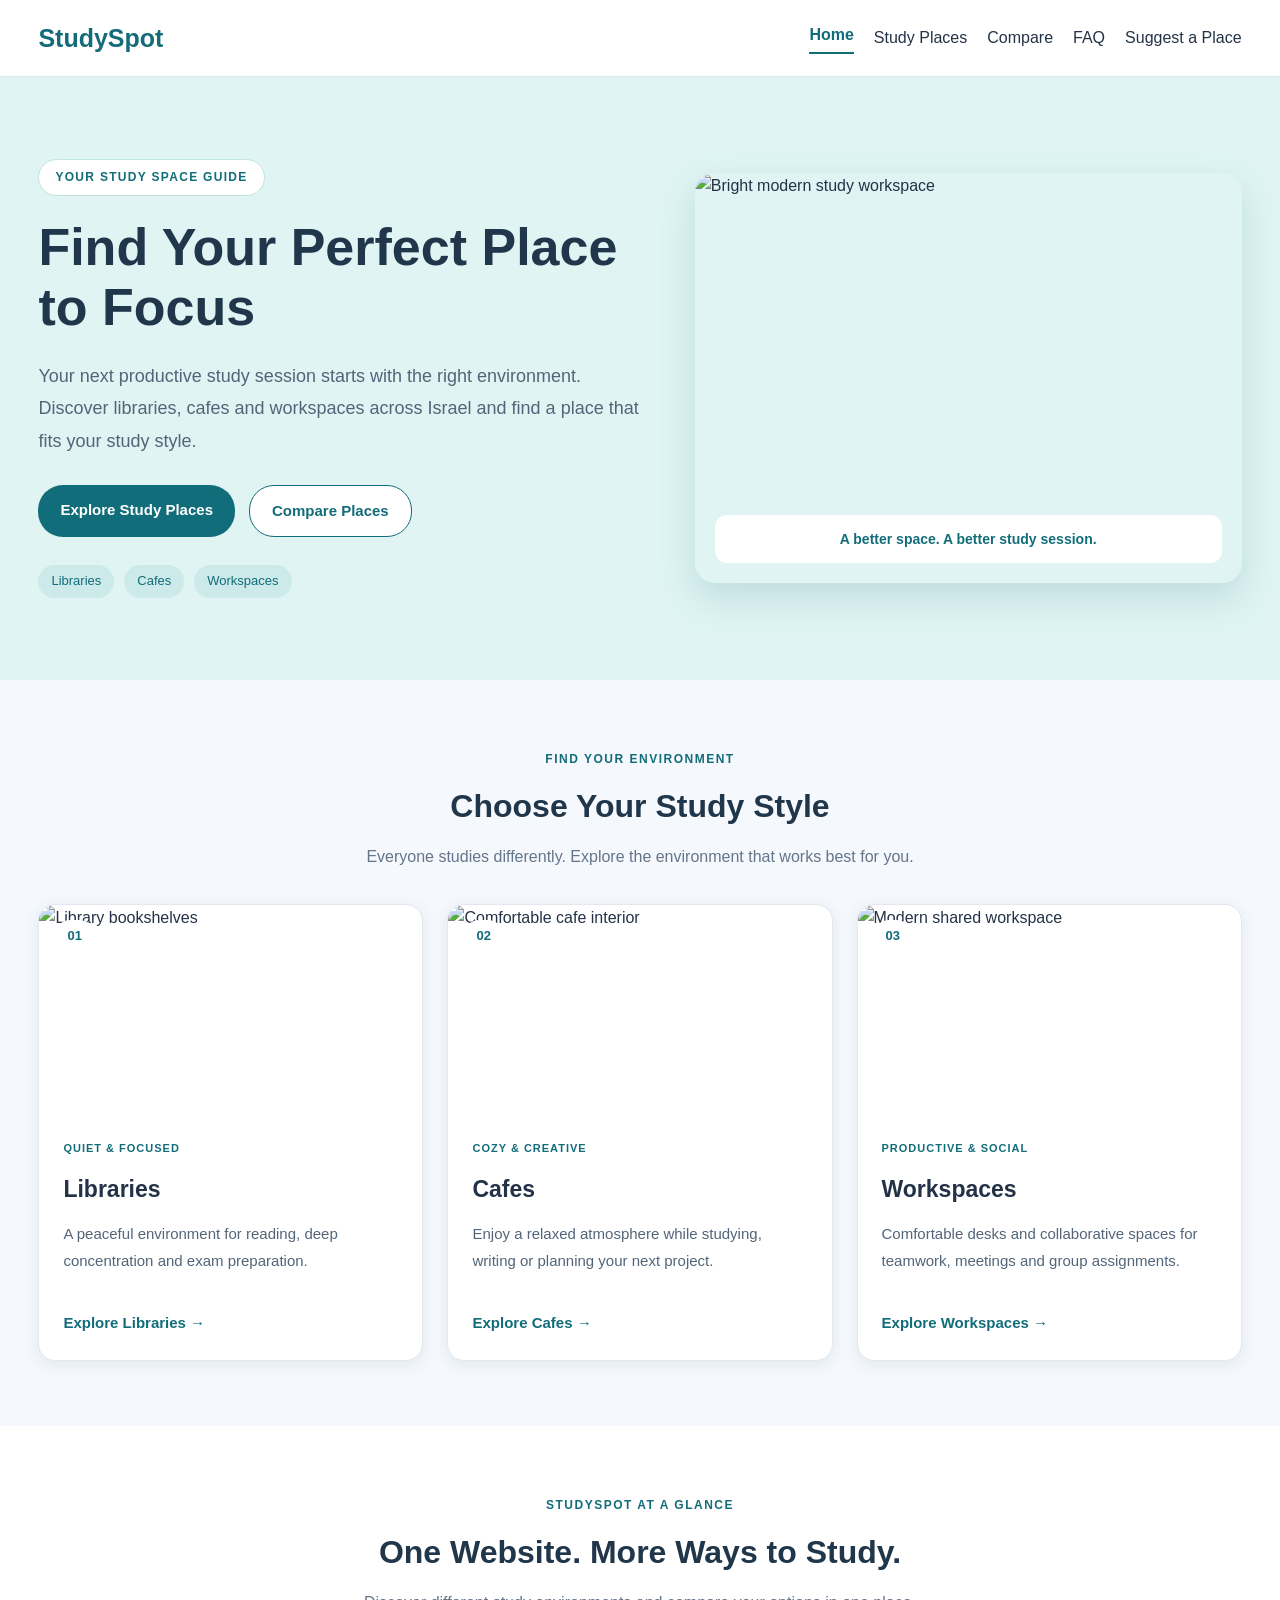
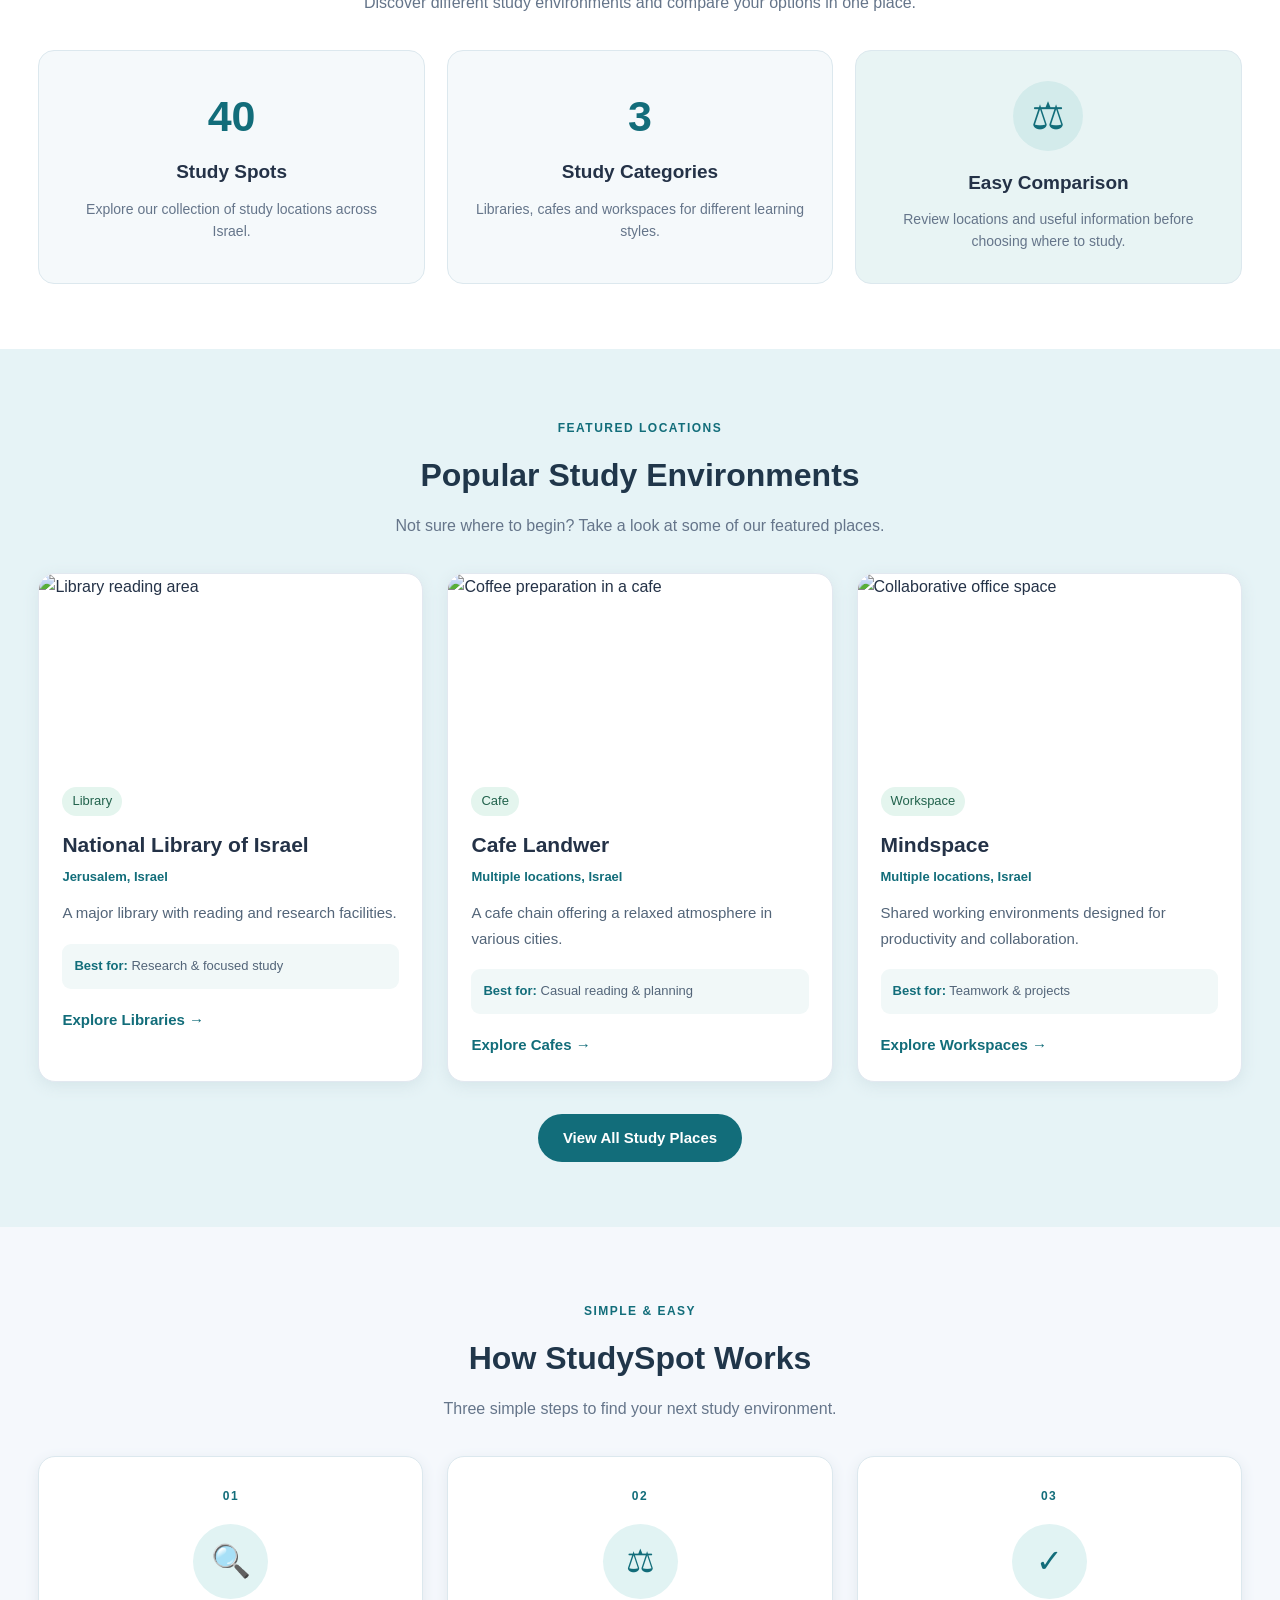
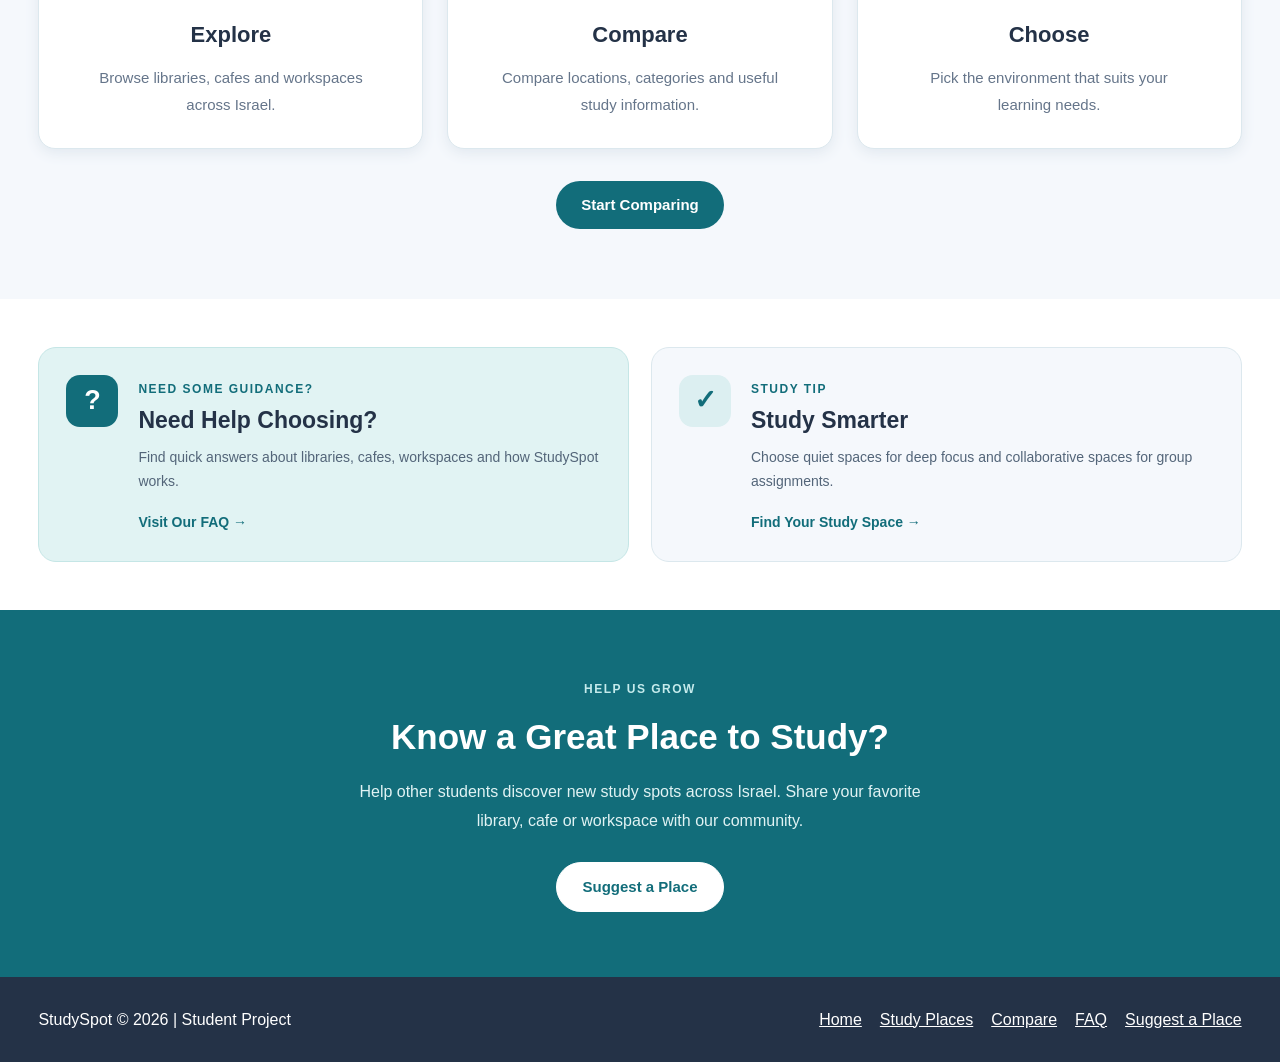
==== commit f9e6a2a2: "Update StudySpot pages and styling" ====
--- a/index.html
+++ b/index.html
@@ -210,7 +210,7 @@
         <div class="home-stats-grid">
 
           <div class="home-stat-card">
-            <span class="home-stat-number">20</span>
+            <span class="home-stat-number">40</span>
 
             <h3>Study Spots</h3>
 
--- a/css/style.css
+++ b/css/style.css
@@ -1,12 +1,18 @@
 
 /* =========================================
    STUDYSPOT - COMPLETE STYLESHEET
+   HTML AND CSS ONLY
    ========================================= */
 
 /* GENERAL */
-* { box-sizing: border-box; }
-
-html { scroll-behavior: smooth; }
+
+* {
+  box-sizing: border-box;
+}
+
+html {
+  scroll-behavior: smooth;
+}
 
 body {
   margin: 0;
@@ -17,10 +23,26 @@
   background: #f5f8fc;
 }
 
-a { color: inherit; text-decoration: none; }
-a:hover { color: #0b8798; }
-img { display: block; max-width: 100%; }
-button, input, select, textarea { font: inherit; }
+a {
+  color: inherit;
+  text-decoration: none;
+}
+
+a:hover {
+  color: #0b8798;
+}
+
+img {
+  display: block;
+  max-width: 100%;
+}
+
+button,
+input,
+select,
+textarea {
+  font: inherit;
+}
 
 .container {
   width: 94%;
@@ -29,6 +51,7 @@
 }
 
 /* HEADER AND NAVIGATION */
+
 .site-header {
   background: #fff;
   border-bottom: 1px solid #e1e7ef;
@@ -68,38 +91,8 @@
   padding-bottom: 5px;
 }
 
-/* SHARED HERO */
-.hero {
-  background: #dff4f3;
-  padding: 65px 0;
-}
-
-.hero-layout {
-  display: grid;
-  grid-template-columns: 1.1fr 1fr;
-  align-items: center;
-  gap: 45px;
-}
-
-.hero h1 {
-  font-size: 44px;
-  line-height: 1.2;
-  margin: 14px 0 16px;
-}
-
-.hero p {
-  font-size: 18px;
-  margin-bottom: 24px;
-}
-
-.hero img {
-  width: 100%;
-  height: 340px;
-  object-fit: cover;
-  border-radius: 18px;
-}
-
 /* BUTTONS */
+
 .button {
   display: inline-block;
   padding: 11px 20px;
@@ -118,19 +111,64 @@
   color: #fff;
 }
 
+/* SHARED HERO */
+
+.hero {
+  background: #dff4f3;
+  padding: 65px 0;
+}
+
+.hero-layout {
+  display: grid;
+  grid-template-columns: 1.1fr 1fr;
+  align-items: center;
+  gap: 45px;
+}
+
+.hero h1 {
+  font-size: 44px;
+  line-height: 1.2;
+  margin: 14px 0 16px;
+}
+
+.hero p {
+  font-size: 18px;
+  margin-bottom: 24px;
+}
+
+.hero img {
+  width: 100%;
+  height: 340px;
+  object-fit: cover;
+  border-radius: 18px;
+}
+
 /* SHARED SECTIONS */
-.section { padding: 42px 0; }
-.section h2 { margin-top: 0; font-size: 28px; }
-.section-heading { margin-bottom: 22px; }
+
+.section {
+  padding: 42px 0;
+}
+
+.section h2 {
+  margin-top: 0;
+  font-size: 28px;
+}
+
+.section-heading {
+  margin-bottom: 22px;
+}
 
 .section-heading p {
   color: #65758a;
   margin: 8px 0;
 }
 
-.highlight-section { background: #e6f3f6; }
+.highlight-section {
+  background: #e6f3f6;
+}
 
 /* SHARED CARDS */
+
 .card-grid {
   display: grid;
   grid-template-columns: repeat(3, minmax(0, 1fr));
@@ -151,11 +189,26 @@
   object-fit: cover;
 }
 
-.card-content { padding: 20px; }
-.card h3 { font-size: 20px; margin: 8px 0 12px; }
-.card-content p { margin: 10px 0; }
-.card-content a:not(.button) { color: #126d7a; }
-.card-content a:not(.button):hover { text-decoration: underline; }
+.card-content {
+  padding: 20px;
+}
+
+.card h3 {
+  font-size: 20px;
+  margin: 8px 0 12px;
+}
+
+.card-content p {
+  margin: 10px 0;
+}
+
+.card-content a:not(.button) {
+  color: #126d7a;
+}
+
+.card-content a:not(.button):hover {
+  text-decoration: underline;
+}
 
 .tag {
   display: inline-block;
@@ -167,6 +220,7 @@
 }
 
 /* PAGE INTRO */
+
 .page-intro {
   background: #e6f3f6;
   padding: 40px 0;
@@ -178,7 +232,9 @@
   margin: 0 0 14px;
 }
 
-.page-intro p { margin: 0 0 18px; }
+.page-intro p {
+  margin: 0 0 18px;
+}
 
 .category-links {
   display: flex;
@@ -191,9 +247,12 @@
   font-weight: bold;
 }
 
-.category-links a:hover { text-decoration: underline; }
-
-/* STUDY PLACES CAROUSEL */
+.category-links a:hover {
+  text-decoration: underline;
+}
+
+/* SHARED STUDY PLACES CAROUSEL */
+
 .places-carousel {
   display: grid;
   grid-auto-flow: column;
@@ -249,7 +308,341 @@
   margin: 10px 0 0;
 }
 
-/* INFORMATION PANELS */
+/* =========================================
+   STUDY PLACES - UPDATED DESIGN
+   ========================================= */
+
+/* INTRO */
+
+.places-page .places-intro {
+  padding: 68px 0 58px;
+  background: #e5f3f1;
+  text-align: center;
+  border-bottom: 1px solid #dceae7;
+}
+
+.places-page .places-intro-content {
+  max-width: 1000px;
+}
+
+.places-page .places-eyebrow {
+  display: inline-block;
+  margin-bottom: 15px;
+  color: #126d7a;
+  font-size: 12px;
+  font-weight: bold;
+  letter-spacing: 1.6px;
+}
+
+.places-page .places-intro h1 {
+  margin: 0 0 18px;
+  font-size: 43px;
+  line-height: 1.2;
+  color: #20364a;
+}
+
+.places-page .places-intro p {
+  max-width: 690px;
+  margin: 0 auto 27px;
+  color: #536579;
+  font-size: 17px;
+  line-height: 1.8;
+}
+
+.places-page .category-links {
+  justify-content: center;
+  gap: 14px;
+}
+
+.places-page .category-links a {
+  display: inline-block;
+  min-width: 125px;
+  padding: 11px 20px;
+  background: #fff;
+  border: 1px solid #c3dfe3;
+  border-radius: 25px;
+  color: #126d7a;
+  font-size: 14px;
+  font-weight: bold;
+  text-align: center;
+  transition: background 0.2s, transform 0.2s;
+}
+
+.places-page .category-links a:hover,
+.places-page .category-links a:focus {
+  background: #126d7a;
+  color: #fff;
+  text-decoration: none;
+  transform: translateY(-2px);
+}
+
+.places-page .places-intro .places-intro-note {
+  margin: 24px auto 0;
+  color: #65758a;
+  font-size: 13px;
+  font-weight: bold;
+}
+
+/* CATEGORY SECTIONS */
+
+.places-page .places-section {
+  padding: 65px 0 60px;
+  scroll-margin-top: 20px;
+}
+
+/* Soft coordinated colors */
+
+.places-page .libraries-section {
+  background: #f3f8f8;
+}
+
+.places-page .cafes-section {
+  background: #ffffff;
+}
+
+.places-page .workspaces-section {
+  background: #f1f5f9;
+}
+
+.places-page .places-section-header {
+  display: flex;
+  justify-content: space-between;
+  align-items: center;
+  gap: 25px;
+  margin-bottom: 25px;
+}
+
+.places-page .places-section-label {
+  display: inline-block;
+  margin-bottom: 9px;
+  color: #126d7a;
+  font-size: 12px;
+  font-weight: bold;
+  letter-spacing: 1.5px;
+}
+
+.places-page .places-section-header h2 {
+  margin: 0 0 10px;
+  color: #20364a;
+  font-size: 31px;
+}
+
+.places-page .places-section-header p {
+  max-width: 680px;
+  margin: 0;
+  color: #65758a;
+  font-size: 15px;
+}
+
+.places-page .places-count {
+  display: inline-block;
+  flex-shrink: 0;
+  padding: 9px 17px;
+  background: #fff;
+  border: 1px solid #d7e6ec;
+  border-radius: 25px;
+  color: #126d7a;
+  font-size: 13px;
+  font-weight: bold;
+}
+
+/* CAROUSEL */
+
+.places-page .places-carousel {
+  padding: 5px 2px 17px;
+  scrollbar-color: #a1b5c0 #edf2f6;
+  scrollbar-width: thin;
+}
+
+.places-page .places-carousel::-webkit-scrollbar {
+  height: 9px;
+}
+
+.places-page .places-carousel::-webkit-scrollbar-track {
+  background: #edf2f6;
+  border-radius: 20px;
+}
+
+.places-page .places-carousel::-webkit-scrollbar-thumb {
+  background: #a1b5c0;
+  border-radius: 20px;
+}
+
+.places-page .places-carousel::-webkit-scrollbar-thumb:hover {
+  background: #126d7a;
+}
+
+/* PLACE CARDS */
+
+.places-page .places-carousel .card {
+  border: 1px solid #dce6ed;
+  border-radius: 16px;
+  background: #fff;
+  transition: border-color 0.2s, box-shadow 0.2s;
+}
+
+.places-page .places-carousel .card:hover {
+  border-color: #a5d4d8;
+  box-shadow: 0 7px 22px #dce7ed;
+}
+
+.places-page .places-carousel .card img {
+  height: 195px;
+  object-fit: cover;
+}
+
+.places-page .places-carousel .card-content {
+  padding: 20px;
+}
+
+.places-page .places-carousel .tag {
+  padding: 5px 11px;
+  background: #e4f5ee;
+  color: #22634d;
+  border-radius: 20px;
+  font-size: 12px;
+}
+
+.places-page .places-carousel .card h3 {
+  min-height: 50px;
+  margin: 12px 0 7px;
+  color: #20364a;
+  font-size: 19px;
+  line-height: 1.4;
+}
+
+.places-page .places-carousel .card-content > p {
+  margin: 7px 0;
+  color: #536579;
+  font-size: 14px;
+  line-height: 1.65;
+}
+
+.places-page .places-carousel .card-content > .place-best {
+  display: inline-block;
+  margin: 11px 0 6px;
+  padding: 6px 11px;
+  background: #edf7f7;
+  border-radius: 7px;
+  color: #126d7a;
+  font-size: 12px;
+  font-weight: bold;
+}
+
+.places-page .places-carousel .card-content > .place-location {
+  margin-bottom: 19px;
+}
+
+.places-page .place-location strong {
+  color: #243247;
+}
+
+.places-page .places-carousel .button {
+  margin-top: auto;
+  padding: 10px 17px;
+  border-radius: 8px;
+  font-size: 13px;
+  font-weight: bold;
+}
+
+.places-page .carousel-hint {
+  margin: 12px 0 0;
+  color: #65758a;
+  font-size: 13px;
+}
+
+/* BEFORE YOU VISIT */
+
+.places-page .places-visit-section {
+  padding: 55px 0 70px;
+  background: #f5f8fc;
+}
+
+.places-page .places-visit-panel {
+  padding: 35px;
+  background: #fff;
+  border: 1px solid #dce8ee;
+  border-radius: 18px;
+}
+
+.places-page .places-visit-heading {
+  margin-bottom: 25px;
+}
+
+.places-page .places-visit-heading h2 {
+  margin: 0 0 9px;
+  color: #20364a;
+  font-size: 27px;
+}
+
+.places-page .places-visit-heading p {
+  margin: 0;
+  color: #65758a;
+  font-size: 15px;
+}
+
+.places-page .places-visit-grid {
+  display: grid;
+  grid-template-columns: repeat(3, minmax(0, 1fr));
+  gap: 20px;
+  margin-bottom: 22px;
+}
+
+.places-page .places-visit-item {
+  display: flex;
+  align-items: flex-start;
+  gap: 15px;
+  padding: 20px;
+  background: #f5f9fb;
+  border: 1px solid #e2eaf0;
+  border-radius: 12px;
+}
+
+.places-page .visit-number {
+  flex-shrink: 0;
+  color: #126d7a;
+  font-size: 20px;
+  font-weight: bold;
+}
+
+.places-page .places-visit-item h3 {
+  margin: 0 0 7px;
+  font-size: 16px;
+  color: #20364a;
+}
+
+.places-page .places-visit-item p {
+  margin: 0;
+  color: #65758a;
+  font-size: 13px;
+  line-height: 1.7;
+}
+
+.places-page .places-visit-note {
+  margin: 0 0 19px;
+  color: #65758a;
+  font-size: 13px;
+}
+
+/* Center the bottom button */
+
+.places-page .places-visit-action {
+  display: flex;
+  justify-content: center;
+  align-items: center;
+  margin-top: 24px;
+}
+
+.places-page .places-visit-action .button {
+  padding: 12px 26px;
+  border-radius: 25px;
+  font-weight: bold;
+}
+
+/* =========================================
+   INFORMATION PANELS
+   ========================================= */
+
 .info-layout {
   display: grid;
   grid-template-columns: 2fr 1fr;
@@ -265,16 +658,42 @@
   border-radius: 14px;
 }
 
-.panel h2 { margin-top: 0; }
-.panel a:not(.button) { color: #126d7a; }
-.panel a:not(.button):hover { text-decoration: underline; }
-
-/* COMPARISON PAGE */
-.compare-info { grid-template-columns: 1fr 1fr; }
-.compare-info .panel { font-size: 16px; }
-.compare-info .panel h2 { font-size: 27px; }
-.compare-info .panel h3 { font-size: 20px; }
-.comparison-area { width: 100%; font-size: 16px; }
+.panel h2 {
+  margin-top: 0;
+}
+
+.panel a:not(.button) {
+  color: #126d7a;
+}
+
+.panel a:not(.button):hover {
+  text-decoration: underline;
+}
+
+/* =========================================
+   COMPARISON PAGE
+   ========================================= */
+
+.compare-info {
+  grid-template-columns: 1fr 1fr;
+}
+
+.compare-info .panel {
+  font-size: 16px;
+}
+
+.compare-info .panel h2 {
+  font-size: 27px;
+}
+
+.compare-info .panel h3 {
+  font-size: 20px;
+}
+
+.comparison-area {
+  width: 100%;
+  font-size: 16px;
+}
 
 .comparison-area h3 {
   font-size: 20px;
@@ -294,7 +713,8 @@
   border-collapse: collapse;
 }
 
-th, td {
+th,
+td {
   text-align: left;
   padding: 17px 18px;
   font-size: 16px;
@@ -307,9 +727,12 @@
   font-weight: bold;
 }
 
-tbody tr:hover { background: #f1f9fa; }
+tbody tr:hover {
+  background: #f1f9fa;
+}
 
 /* CSS-ONLY TABLE FILTERS */
+
 .comparison-area > input[type="radio"] {
   position: absolute;
   opacity: 0;
@@ -334,7 +757,9 @@
   cursor: pointer;
 }
 
-.filter-controls label:hover { background: #dff4f3; }
+.filter-controls label:hover {
+  background: #dff4f3;
+}
 
 #filter-all:checked ~ .filter-controls label[for="filter-all"],
 #filter-library:checked ~ .filter-controls label[for="filter-library"],
@@ -361,6 +786,7 @@
 }
 
 /* STUDY GUIDE AND VIDEO */
+
 .guide-content {
   background: #f5f8fc;
   padding: 24px;
@@ -373,7 +799,9 @@
   margin: 18px 0 8px;
 }
 
-.guide-content li { margin-bottom: 8px; }
+.guide-content li {
+  margin-bottom: 8px;
+}
 
 .note {
   color: #65758a;
@@ -395,14 +823,28 @@
   background: #101820;
 }
 
-/* CONTACT FORM */
+.study-video,
+.video-container video {
+  display: block;
+  width: 100%;
+  max-width: 100%;
+  border-radius: 10px;
+  background: #101820;
+}
+
+/* =========================================
+   CONTACT FORM
+   ========================================= */
+
 .form-grid {
   display: grid;
   grid-template-columns: 1fr 1fr;
   gap: 18px;
 }
 
-.field { margin-bottom: 18px; }
+.field {
+  margin-bottom: 18px;
+}
 
 .field label {
   display: block;
@@ -422,7 +864,9 @@
   color: #243247;
 }
 
-.field textarea { resize: vertical; }
+.field textarea {
+  resize: vertical;
+}
 
 .field input:focus,
 .field textarea:focus,
@@ -445,9 +889,14 @@
   flex-shrink: 0;
 }
 
-.field .checkbox-label span { flex: 1; }
-
-/* FOOTER */
+.field .checkbox-label span {
+  flex: 1;
+}
+
+/* =========================================
+   FOOTER
+   ========================================= */
+
 .site-footer {
   background: #243247;
   color: #fff;
@@ -469,8 +918,17 @@
   gap: 18px;
 }
 
-.footer-links a { text-decoration: underline; }
-.footer-links a:hover { color: #b7e6e8; }
+.footer-links a {
+  text-decoration: underline;
+}
+
+.footer-links a:hover {
+  color: #b7e6e8;
+}
+
+.places-page .site-footer {
+  margin-top: 0;
+}
 
 /* =========================================
    FAQ PAGE
@@ -552,7 +1010,9 @@
   transform: translateY(-3px);
 }
 
-.faq-page .faq-section { padding: 60px 0; }
+.faq-page .faq-section {
+  padding: 60px 0;
+}
 
 .faq-page .faq-heading {
   text-align: center;
@@ -629,12 +1089,25 @@
   line-height: 1.8;
 }
 
-/* DISTINCT FAQ SECTION COLORS */
-.faq-page #general { background: #f5f8fc; }
-.faq-page #website-faq { background: #dceff1; }
-.faq-page #libraries-faq { background: #e5f0fa; }
-.faq-page #cafes-faq { background: #f1f5f9; }
-.faq-page #workspaces-faq { background: #e2f2ec; }
+.faq-page #general {
+  background: #f5f8fc;
+}
+
+.faq-page #website-faq {
+  background: #dceff1;
+}
+
+.faq-page #libraries-faq {
+  background: #e5f0fa;
+}
+
+.faq-page #cafes-faq {
+  background: #f1f5f9;
+}
+
+.faq-page #workspaces-faq {
+  background: #e2f2ec;
+}
 
 .faq-page .faq-libraries .faq-card-label {
   background: #e5f1fb;
@@ -663,6 +1136,7 @@
 }
 
 /* FAQ CLOSING */
+
 .faq-page .faq-closing {
   padding: 65px 0;
   background: #126d7a;
@@ -670,7 +1144,9 @@
   text-align: center;
 }
 
-.faq-page .faq-closing-content { max-width: 900px; }
+.faq-page .faq-closing-content {
+  max-width: 900px;
+}
 
 .faq-page .faq-closing-label {
   display: inline-block;
@@ -723,13 +1199,16 @@
   color: #126d7a;
 }
 
-.faq-page .site-footer { margin-top: 0; }
+.faq-page .site-footer {
+  margin-top: 0;
+}
 
 /* =========================================
    HOME PAGE
    ========================================= */
 
-/* HERO */
+/* HOME HERO */
+
 .home-page .home-hero {
   padding: 82px 0;
   background: #dff4f3;
@@ -805,7 +1284,9 @@
   font-size: 13px;
 }
 
-.home-page .home-hero-image { position: relative; }
+.home-page .home-hero-image {
+  position: relative;
+}
 
 .home-page .home-hero-image img {
   width: 100%;
@@ -830,6 +1311,7 @@
 }
 
 /* HOME SECTION HEADINGS */
+
 .home-page .home-section-heading {
   max-width: 760px;
   margin: 0 auto 34px;
@@ -869,12 +1351,15 @@
 }
 
 /* HOME CATEGORIES */
+
 .home-page .home-categories {
   padding: 65px 0;
   background: #f5f8fc;
 }
 
-.home-page .home-category-grid { gap: 24px; }
+.home-page .home-category-grid {
+  gap: 24px;
+}
 
 .home-page .home-category-card {
   border-radius: 17px;
@@ -887,7 +1372,9 @@
   box-shadow: 0 12px 26px #d7e4e9;
 }
 
-.home-page .home-card-image { position: relative; }
+.home-page .home-card-image {
+  position: relative;
+}
 
 .home-page .home-category-card .home-card-image img {
   width: 100%;
@@ -907,7 +1394,9 @@
   font-weight: bold;
 }
 
-.home-page .home-category-card .card-content { padding: 24px; }
+.home-page .home-category-card .card-content {
+  padding: 24px;
+}
 
 .home-page .home-card-label {
   color: #126d7a;
@@ -941,6 +1430,7 @@
 }
 
 /* HOME STATISTICS */
+
 .home-page .home-overview {
   padding: 65px 0;
   background: #fff;
@@ -1005,12 +1495,15 @@
 }
 
 /* HOME FEATURED PLACES */
+
 .home-page .home-popular {
   padding: 65px 0;
   background: #e6f3f6;
 }
 
-.home-page .home-featured-grid { gap: 24px; }
+.home-page .home-featured-grid {
+  gap: 24px;
+}
 
 .home-page .home-featured-card {
   border-radius: 17px;
@@ -1023,8 +1516,13 @@
   box-shadow: 0 10px 25px #c9dfe5;
 }
 
-.home-page .home-featured-card img { height: 190px; }
-.home-page .home-featured-card .card-content { padding: 23px; }
+.home-page .home-featured-card img {
+  height: 190px;
+}
+
+.home-page .home-featured-card .card-content {
+  padding: 23px;
+}
 
 .home-page .home-featured-card h3 {
   margin: 12px 0 5px;
@@ -1053,9 +1551,12 @@
   font-size: 13px;
 }
 
-.home-page .home-place-detail strong { color: #126d7a; }
+.home-page .home-place-detail strong {
+  color: #126d7a;
+}
 
 /* HOW STUDYSPOT WORKS */
+
 .home-page .home-how {
   padding: 70px 0;
   background: #f5f8fc;
@@ -1110,7 +1611,8 @@
   line-height: 1.8;
 }
 
-/* COMPACT FAQ AND STUDY TIP */
+/* HOME HELP CARDS */
+
 .home-page .home-help {
   padding: 48px 0;
   background: #fff;
@@ -1162,7 +1664,9 @@
   color: #126d7a;
 }
 
-.home-page .home-help-text { min-width: 0; }
+.home-page .home-help-text {
+  min-width: 0;
+}
 
 .home-page .home-help-text .home-section-label {
   margin-bottom: 7px;
@@ -1189,7 +1693,8 @@
   font-size: 14px;
 }
 
-/* HOME FINAL SECTION */
+/* HOME CLOSING */
+
 .home-page .home-closing {
   padding: 65px 0;
   background: #126d7a;
@@ -1197,7 +1702,9 @@
   text-align: center;
 }
 
-.home-page .home-closing-content { max-width: 850px; }
+.home-page .home-closing-content {
+  max-width: 850px;
+}
 
 .home-page .home-closing-label {
   display: inline-block;
@@ -1248,13 +1755,16 @@
   color: #0b4c55;
 }
 
-.home-page .site-footer { margin-top: 0; }
+.home-page .site-footer {
+  margin-top: 0;
+}
 
 /* =========================================
-   RESPONSIVE DESIGN
+   RESPONSIVE DESIGN - TABLETS
    ========================================= */
 
 @media (max-width: 900px) {
+
   .card-grid {
     grid-template-columns: repeat(2, minmax(0, 1fr));
   }
@@ -1266,35 +1776,78 @@
     gap: 28px;
   }
 
-  .hero h1 { font-size: 38px; }
-  .hero img { height: 300px; }
+  .hero h1 {
+    font-size: 38px;
+  }
+
+  .hero img {
+    height: 300px;
+  }
 
   .places-carousel {
     grid-auto-columns: calc((100% - 18px) / 2);
     gap: 18px;
   }
 
-  .places-carousel .card img { height: 180px; }
-  .video-container iframe { height: 350px; }
+  .places-carousel .card img {
+    height: 180px;
+  }
+
+  .video-container iframe {
+    height: 350px;
+  }
+
+  /* PLACES */
+
+  .places-page .places-intro h1 {
+    font-size: 36px;
+  }
+
+  .places-page .places-visit-grid {
+    grid-template-columns: 1fr;
+    gap: 13px;
+  }
+
+  .places-page .places-visit-item {
+    padding: 17px;
+  }
 
   /* FAQ */
-  .faq-page .faq-hero h1 { font-size: 38px; }
-  .faq-page .faq-item { padding: 23px; }
-  .faq-page .faq-item h3 { font-size: 18px; }
-  .faq-page .faq-category-links { gap: 10px; }
+
+  .faq-page .faq-hero h1 {
+    font-size: 38px;
+  }
+
+  .faq-page .faq-item {
+    padding: 23px;
+  }
+
+  .faq-page .faq-item h3 {
+    font-size: 18px;
+  }
+
+  .faq-page .faq-category-links {
+    gap: 10px;
+  }
 
   .faq-page .faq-category-links a {
     padding: 10px 16px;
   }
 
   /* HOME */
+
   .home-page .home-hero .hero-layout {
     grid-template-columns: 1fr;
     gap: 35px;
   }
 
-  .home-page .home-hero h1 { font-size: 42px; }
-  .home-page .home-hero-image img { height: 330px; }
+  .home-page .home-hero h1 {
+    font-size: 42px;
+  }
+
+  .home-page .home-hero-image img {
+    height: 330px;
+  }
 
   .home-page .home-stats-grid,
   .home-page .home-steps-grid {
@@ -1305,15 +1858,34 @@
     grid-template-columns: 1fr;
   }
 
-  .home-page .home-category-card p { min-height: 0; }
-  .home-page .home-stat-card { min-height: 200px; }
-}
+  .home-page .home-category-card p {
+    min-height: 0;
+  }
+
+  .home-page .home-stat-card {
+    min-height: 200px;
+  }
+}
+
+/* =========================================
+   RESPONSIVE DESIGN - SMALL TABLETS
+   ========================================= */
 
 @media (max-width: 700px) {
+
   /* FAQ */
-  .faq-page .faq-hero { padding: 42px 0; }
-  .faq-page .faq-hero h1 { font-size: 31px; }
-  .faq-page .faq-hero-description { font-size: 16px; }
+
+  .faq-page .faq-hero {
+    padding: 42px 0;
+  }
+
+  .faq-page .faq-hero h1 {
+    font-size: 31px;
+  }
+
+  .faq-page .faq-hero-description {
+    font-size: 16px;
+  }
 
   .faq-page .faq-hero-info {
     gap: 8px;
@@ -1330,26 +1902,59 @@
     font-size: 12px;
   }
 
-  .faq-page .faq-section { padding: 38px 0; }
-  .faq-page .faq-heading h2 { font-size: 26px; }
-  .faq-page .faq-heading p { font-size: 14px; }
+  .faq-page .faq-section {
+    padding: 38px 0;
+  }
+
+  .faq-page .faq-heading h2 {
+    font-size: 26px;
+  }
+
+  .faq-page .faq-heading p {
+    font-size: 14px;
+  }
 
   .faq-page .faq-list {
     grid-template-columns: 1fr;
     gap: 16px;
   }
 
-  .faq-page .faq-item { padding: 21px; }
-  .faq-page .faq-item h3 { font-size: 18px; }
-  .faq-page .faq-item p { font-size: 14px; }
-  .faq-page .faq-closing { padding: 42px 0; }
-  .faq-page .faq-closing h2 { font-size: 27px; }
-  .faq-page .faq-closing p { font-size: 15px; }
-}
+  .faq-page .faq-item {
+    padding: 21px;
+  }
+
+  .faq-page .faq-item h3 {
+    font-size: 18px;
+  }
+
+  .faq-page .faq-item p {
+    font-size: 14px;
+  }
+
+  .faq-page .faq-closing {
+    padding: 42px 0;
+  }
+
+  .faq-page .faq-closing h2 {
+    font-size: 27px;
+  }
+
+  .faq-page .faq-closing p {
+    font-size: 15px;
+  }
+}
+
+/* =========================================
+   RESPONSIVE DESIGN - MOBILE
+   ========================================= */
 
 @media (max-width: 600px) {
+
   /* GENERAL */
-  .container { width: 92%; }
+
+  .container {
+    width: 92%;
+  }
 
   .header-inner {
     flex-direction: column;
@@ -1357,56 +1962,190 @@
     gap: 12px;
   }
 
-  .nav-links { gap: 12px; font-size: 14px; }
-  .hero { padding: 38px 0; }
-  .hero h1 { font-size: 30px; }
-  .hero p { font-size: 16px; }
-  .hero img { height: 230px; }
-  .section { padding: 30px 0; }
-  .section h2 { font-size: 24px; }
+  .nav-links {
+    gap: 12px;
+    font-size: 14px;
+  }
+
+  .hero {
+    padding: 38px 0;
+  }
+
+  .hero h1 {
+    font-size: 30px;
+  }
+
+  .hero p {
+    font-size: 16px;
+  }
+
+  .hero img {
+    height: 230px;
+  }
+
+  .section {
+    padding: 30px 0;
+  }
+
+  .section h2 {
+    font-size: 24px;
+  }
 
   .card-grid,
   .form-grid {
     grid-template-columns: 1fr;
   }
 
-  .page-intro { padding: 30px 0; }
-  .page-intro h1 { font-size: 27px; }
+  .page-intro {
+    padding: 30px 0;
+  }
+
+  .page-intro h1 {
+    font-size: 27px;
+  }
 
   /* PLACES */
+
   .places-carousel {
     grid-auto-columns: 88%;
     gap: 14px;
   }
 
-  .places-carousel .card img { height: 175px; }
+  .places-carousel .card img {
+    height: 175px;
+  }
+
+  .places-page .places-intro {
+    padding: 45px 0 40px;
+  }
+
+  .places-page .places-intro h1 {
+    font-size: 30px;
+  }
+
+  .places-page .places-intro p {
+    font-size: 15px;
+  }
+
+  .places-page .category-links {
+    gap: 9px;
+  }
+
+  .places-page .category-links a {
+    min-width: 0;
+    padding: 9px 13px;
+    font-size: 12px;
+  }
+
+  .places-page .places-section {
+    padding: 42px 0;
+  }
+
+  .places-page .places-section-header {
+    flex-direction: column;
+    align-items: flex-start;
+    gap: 12px;
+  }
+
+  .places-page .places-section-header h2 {
+    font-size: 26px;
+  }
+
+  .places-page .places-section-header p {
+    font-size: 14px;
+  }
+
+  .places-page .places-carousel .card img {
+    height: 180px;
+  }
+
+  .places-page .places-carousel .card h3 {
+    min-height: 0;
+    font-size: 18px;
+  }
+
+  .places-page .places-carousel .card-content {
+    padding: 17px;
+  }
+
+  .places-page .places-visit-section {
+    padding: 35px 0 45px;
+  }
+
+  .places-page .places-visit-panel {
+    padding: 22px;
+  }
+
+  .places-page .places-visit-heading h2 {
+    font-size: 24px;
+  }
+
+  .places-page .places-visit-item {
+    gap: 12px;
+    padding: 15px;
+  }
 
   /* COMPARE */
-  .comparison-area h3 { font-size: 18px; }
-  .filter-controls { gap: 8px; }
+
+  .comparison-area h3 {
+    font-size: 18px;
+  }
+
+  .filter-controls {
+    gap: 8px;
+  }
 
   .filter-controls label {
     padding: 8px 12px;
     font-size: 13px;
   }
 
-  .panel { padding: 18px; }
-  .guide-content { padding: 16px; }
-  th, td { padding: 12px; font-size: 14px; }
-  .compare-info .panel h2 { font-size: 24px; }
-  .video-container iframe { height: 220px; }
+  .panel {
+    padding: 18px;
+  }
+
+  .guide-content {
+    padding: 16px;
+  }
+
+  th,
+  td {
+    padding: 12px;
+    font-size: 14px;
+  }
+
+  .compare-info .panel h2 {
+    font-size: 24px;
+  }
+
+  .video-container iframe {
+    height: 220px;
+  }
 
   /* FOOTER */
+
   .footer-layout {
     flex-direction: column;
     align-items: flex-start;
   }
 
   /* HOME HERO */
-  .home-page .home-hero { padding: 45px 0; }
-  .home-page .home-hero h1 { font-size: 34px; }
-  .home-page .home-hero p { font-size: 16px; }
-  .home-page .home-hero-image img { height: 250px; }
+
+  .home-page .home-hero {
+    padding: 45px 0;
+  }
+
+  .home-page .home-hero h1 {
+    font-size: 34px;
+  }
+
+  .home-page .home-hero p {
+    font-size: 16px;
+  }
+
+  .home-page .home-hero-image img {
+    height: 250px;
+  }
 
   .home-page .home-image-caption {
     font-size: 12px;
@@ -1419,6 +2158,7 @@
   }
 
   /* HOME SECTIONS */
+
   .home-page .home-categories,
   .home-page .home-overview,
   .home-page .home-popular,
@@ -1427,7 +2167,9 @@
     padding: 42px 0;
   }
 
-  .home-page .home-section-heading h2 { font-size: 27px; }
+  .home-page .home-section-heading h2 {
+    font-size: 27px;
+  }
 
   .home-page .home-category-grid,
   .home-page .home-featured-grid,
@@ -1441,10 +2183,16 @@
     height: 190px;
   }
 
-  .home-page .home-stat-number { font-size: 38px; }
-  .home-page .home-stat-card { min-height: 180px; }
-
-  /* HOME HELP CARDS */
+  .home-page .home-stat-number {
+    font-size: 38px;
+  }
+
+  .home-page .home-stat-card {
+    min-height: 180px;
+  }
+
+  /* HOME HELP */
+
   .home-page .home-help-card,
   .home-page .home-tip-card {
     gap: 15px;
@@ -1465,7 +2213,16 @@
   }
 
   /* HOME CLOSING */
-  .home-page .home-closing { padding: 48px 0; }
-  .home-page .home-closing h2 { font-size: 28px; }
-  .home-page .home-closing p { font-size: 15px; }
-}
+
+  .home-page .home-closing {
+    padding: 48px 0;
+  }
+
+  .home-page .home-closing h2 {
+    font-size: 28px;
+  }
+
+  .home-page .home-closing p {
+    font-size: 15px;
+  }
+}
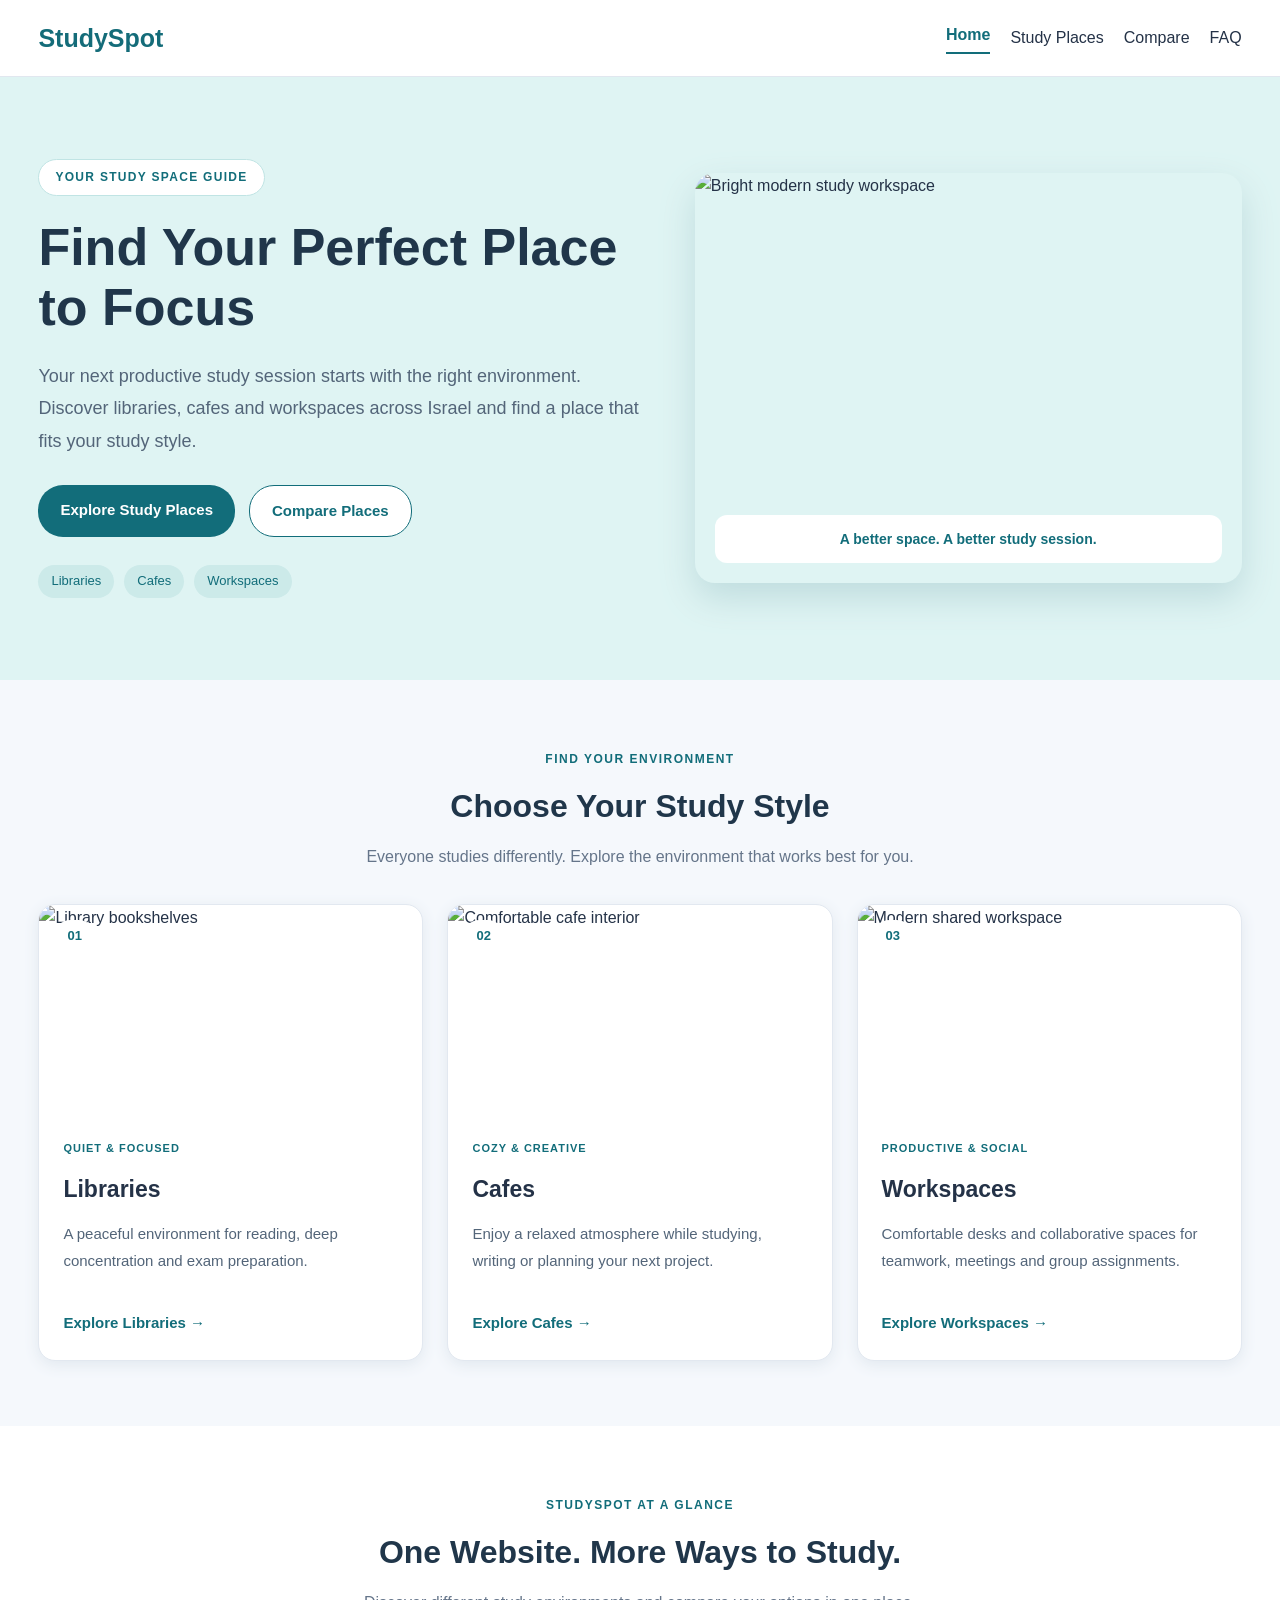
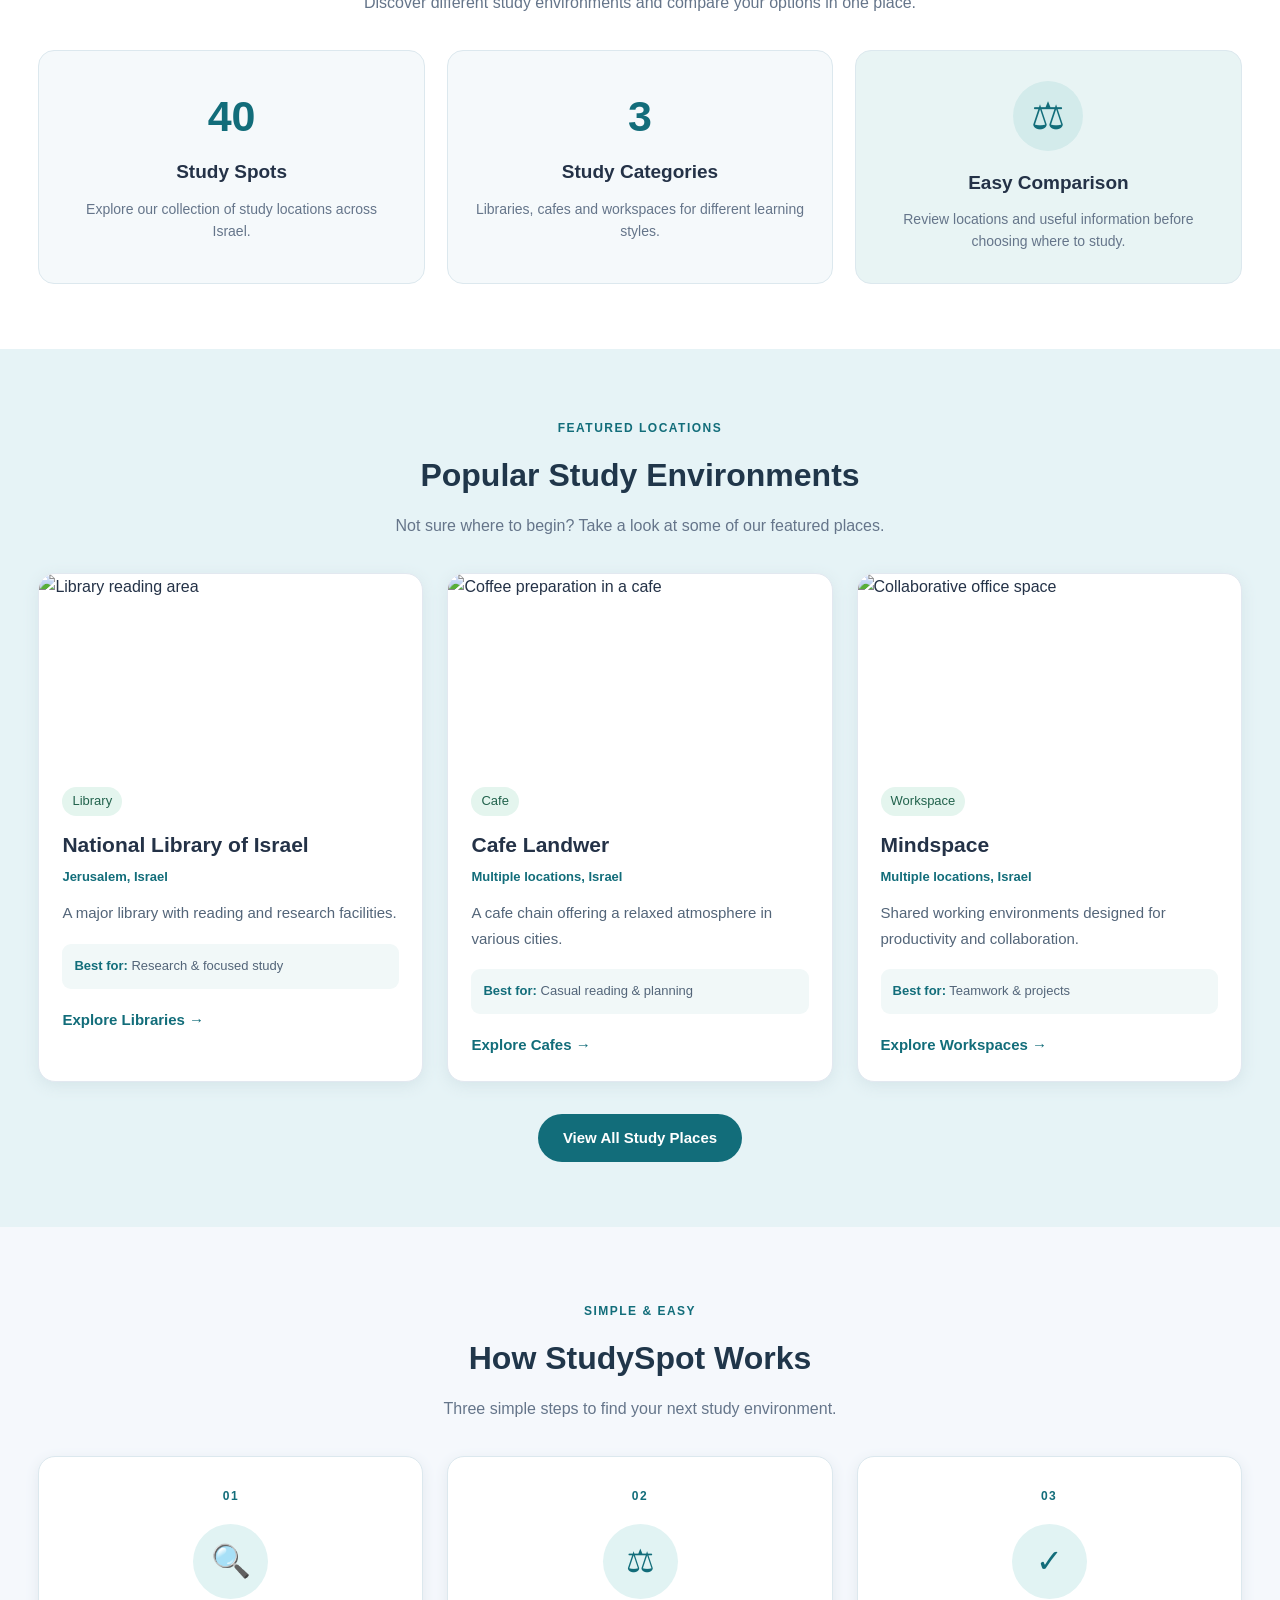
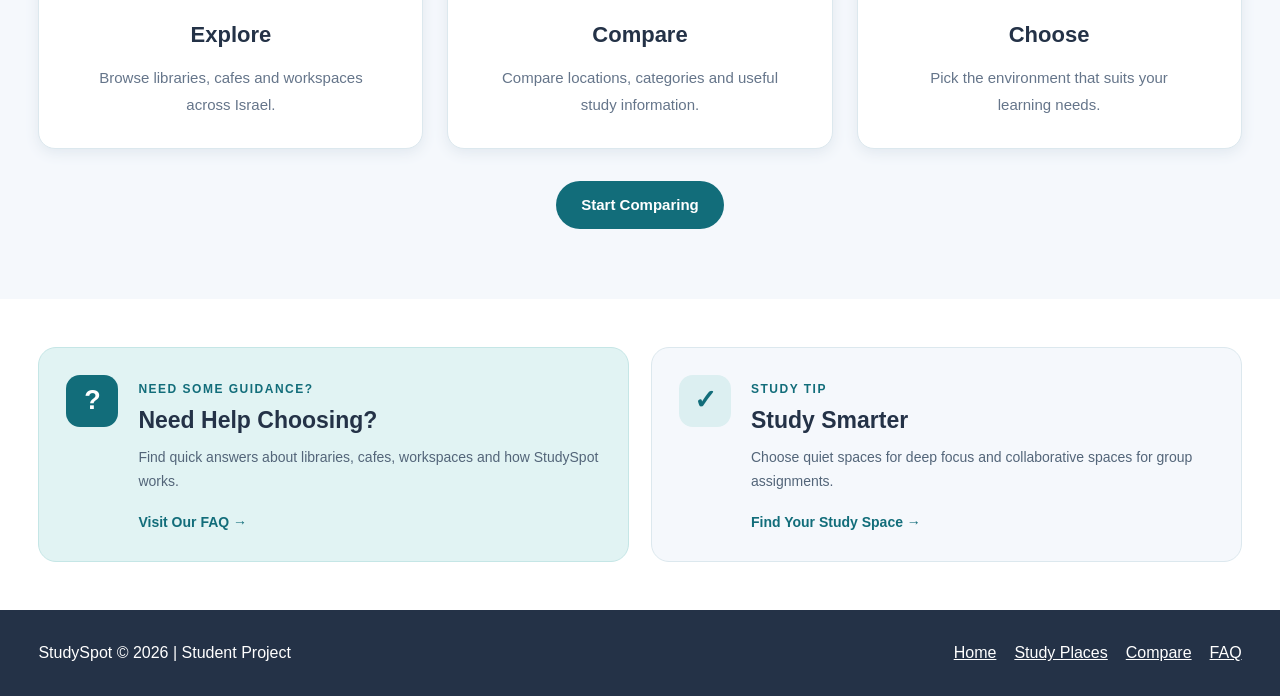
==== commit 06e8af1b: "Improvements and New Features" ====
--- a/index.html
+++ b/index.html
@@ -20,7 +20,6 @@
         <a href="places.html">Study Places</a>
         <a href="compare.html">Compare</a>
         <a href="faq.html">FAQ</a>
-        <a href="contact.html">Suggest a Place</a>
       </nav>
     </div>
   </header>
@@ -511,34 +510,6 @@
     </section>
 
 
-    
-<!-- Final section - Suggest a Study Place -->
-<section class="home-closing">
-  <div class="container home-closing-content">
-
-    <span class="home-closing-label">
-      HELP US GROW
-    </span>
-
-    <h2>
-      Know a Great Place to Study?
-    </h2>
-
-    <p>
-      Help other students discover new study spots
-      across Israel. Share your favorite library,
-      cafe or workspace with our community.
-    </p>
-
-    <div class="home-closing-buttons">
-      <a class="button home-light-button" href="contact.html">
-        Suggest a Place
-      </a>
-    </div>
-
-  </div>
-</section>
-
 
   </main>
 
@@ -556,7 +527,6 @@
         <a href="places.html">Study Places</a>
         <a href="compare.html">Compare</a>
         <a href="faq.html">FAQ</a>
-        <a href="contact.html">Suggest a Place</a>
       </div>
 
     </div>
--- a/css/style.css
+++ b/css/style.css
@@ -365,7 +365,7 @@
   font-size: 14px;
   font-weight: bold;
   text-align: center;
-  transition: background 0.2s, transform 0.2s;
+  transition: background  0.2s, transform 0.2s;
 }
 
 .places-page .category-links a:hover,
@@ -643,12 +643,6 @@
    INFORMATION PANELS
    ========================================= */
 
-.info-layout {
-  display: grid;
-  grid-template-columns: 2fr 1fr;
-  gap: 28px;
-  align-items: start;
-}
 
 .panel {
   min-width: 0;
@@ -670,114 +664,145 @@
   text-decoration: underline;
 }
 
+
 /* =========================================
    COMPARISON PAGE
    ========================================= */
 
-.compare-info {
-  grid-template-columns: 1fr 1fr;
-}
-
-.compare-info .panel {
-  font-size: 16px;
-}
-
-.compare-info .panel h2 {
-  font-size: 27px;
-}
-
-.compare-info .panel h3 {
-  font-size: 20px;
-}
-
-.comparison-area {
+/* INTRO */
+
+.compare-page .compare-intro {
+  background: #e5f3f1;
+  padding: 60px 0 55px;
+  text-align: center;
+}
+
+.compare-page .compare-eyebrow {
+  display: inline-block;
+  color: #126d7a;
+  font-size: 12px;
+  font-weight: bold;
+  letter-spacing: 1.5px;
+}
+
+.compare-page .compare-intro h1 {
+  font-size: 42px;
+  margin: 12px 0;
+  color: #20364a;
+}
+
+.compare-page .compare-intro p {
+  color: #536579;
+  font-size: 17px;
+  margin: 0 auto 22px;
+  max-width: 700px;
+}
+
+.compare-page .compare-intro-stats {
+  display: flex;
+  justify-content: center;
+  flex-wrap: wrap;
+  gap: 12px;
+}
+
+.compare-page .compare-intro-stats span {
+  background: #fff;
+  color: #126d7a;
+  border: 1px solid #c3dfe3;
+  border-radius: 25px;
+  padding: 7px 16px;
+  font-size: 13px;
+  font-weight: bold;
+}
+
+/* TABLE SECTION */
+
+.compare-page .compare-table-section {
+  background: #f3f8f8;
+  padding: 55px 0 65px;
+}
+
+.compare-page .compare-table-section h2 {
+  color: #20364a;
+}
+
+.compare-page .comparison-area {
   width: 100%;
   font-size: 16px;
 }
 
-.comparison-area h3 {
-  font-size: 20px;
-  margin: 24px 0 12px;
-}
-
-.table-wrap {
-  width: 100%;
-  overflow-x: auto;
-  background: #fff;
-  border-radius: 12px;
-}
-
-table {
-  width: 100%;
-  min-width: 650px;
-  border-collapse: collapse;
-}
-
-th,
-td {
-  text-align: left;
-  padding: 17px 18px;
-  font-size: 16px;
-  line-height: 1.6;
-  border-bottom: 1px solid #dbe4eb;
-}
-
-th {
-  background: #dff4f3;
-  font-weight: bold;
-}
-
-tbody tr:hover {
-  background: #f1f9fa;
-}
-
-/* CSS-ONLY TABLE FILTERS */
-
-.comparison-area > input[type="radio"] {
+/* HIDE FILTER RADIO BUTTONS */
+
+.compare-page .comparison-area > input[type="radio"] {
   position: absolute;
   opacity: 0;
   width: 1px;
   height: 1px;
 }
 
-.filter-controls {
+/* FILTER PANEL */
+
+.compare-page .compare-filter-panel {
+  background: #fff;
+  padding: 25px 28px 10px;
+  border: 1px solid #dce8ee;
+  border-radius: 16px;
+  margin-bottom: 22px;
+}
+
+.compare-page .compare-filter-panel h3 {
+  color: #20364a;
+  margin: 5px 0 12px;
+  font-size: 17px;
+}
+
+.compare-page .filter-controls {
   display: flex;
   flex-wrap: wrap;
-  gap: 12px;
-  margin-bottom: 24px;
-}
-
-.filter-controls label {
+  gap: 10px;
+  margin-bottom: 22px;
+}
+
+.compare-page .filter-controls label {
   display: inline-block;
-  padding: 10px 20px;
+  padding: 9px 17px;
   background: #fff;
   border: 1px solid #b9c9d3;
   border-radius: 25px;
-  font-size: 15px;
+  font-size: 14px;
   cursor: pointer;
 }
 
-.filter-controls label:hover {
+.compare-page .filter-controls label:hover {
   background: #dff4f3;
 }
 
-#filter-all:checked ~ .filter-controls label[for="filter-all"],
-#filter-library:checked ~ .filter-controls label[for="filter-library"],
-#filter-cafe:checked ~ .filter-controls label[for="filter-cafe"],
-#filter-workspace:checked ~ .filter-controls label[for="filter-workspace"],
-#region-all:checked ~ .filter-controls label[for="region-all"],
-#region-jerusalem:checked ~ .filter-controls label[for="region-jerusalem"],
-#region-center:checked ~ .filter-controls label[for="region-center"],
-#region-north:checked ~ .filter-controls label[for="region-north"],
-#region-south:checked ~ .filter-controls label[for="region-south"] {
+/* SELECTED FILTER BUTTONS */
+
+#filter-all:checked ~ .compare-filter-panel label[for="filter-all"],
+#filter-library:checked ~ .compare-filter-panel label[for="filter-library"],
+#filter-cafe:checked ~ .compare-filter-panel label[for="filter-cafe"],
+#filter-workspace:checked ~ .compare-filter-panel label[for="filter-workspace"],
+#region-all:checked ~ .compare-filter-panel label[for="region-all"],
+#region-jerusalem:checked ~ .compare-filter-panel label[for="region-jerusalem"],
+#region-center:checked ~ .compare-filter-panel label[for="region-center"],
+#region-north:checked ~ .compare-filter-panel label[for="region-north"],
+#region-south:checked ~ .compare-filter-panel label[for="region-south"] {
   background: #126d7a;
   color: #fff;
   border-color: #126d7a;
 }
 
+/* FILTER TABLE ROWS BY TYPE */
+
 #filter-library:checked ~ .table-wrap tbody tr:not(.library-row),
 #filter-cafe:checked ~ .table-wrap tbody tr:not(.cafe-row),
-#filter-workspace:checked ~ .table-wrap tbody tr:not(.workspace-row),
+#filter-workspace:checked ~ .table-wrap tbody tr:not(.workspace-row) {
+  display: none;
+}
+
+/* FILTER TABLE ROWS BY REGION */
+
 #region-jerusalem:checked ~ .table-wrap tbody tr:not(.jerusalem-row),
 #region-center:checked ~ .table-wrap tbody tr:not(.center-row),
 #region-north:checked ~ .table-wrap tbody tr:not(.north-row),
@@ -785,112 +810,320 @@
   display: none;
 }
 
-/* STUDY GUIDE AND VIDEO */
-
-.guide-content {
-  background: #f5f8fc;
+/* RESULTS TEXT */
+
+.compare-page .compare-results-label {
+  color: #65758a;
+  font-size: 14px;
+  margin: 0 0 15px;
+}
+
+/* COMPARISON TABLE */
+
+.compare-page .table-wrap {
+  width: 100%;
+  max-height: 750px;
+  overflow-x: auto;
+  overflow-y: auto;
+  background: #fff;
+  border: 1px solid #dce8ee;
+  border-radius: 15px;
+}
+
+.compare-page .table-wrap th {
+  position: sticky;
+  top: 0;
+  background: #dff4f3;
+  z-index: 1;
+}
+
+.compare-page table {
+  width: 100%;
+  min-width: 850px;
+  border-collapse: collapse;
+}
+
+.compare-page th,
+.compare-page td {
+  text-align: left;
+  padding: 15px 16px;
+  font-size: 14px;
+  line-height: 1.6;
+  border-bottom: 1px solid #dbe4eb;
+}
+
+.compare-page th {
+  background: #dff4f3;
+  color: #20364a;
+  font-weight: bold;
+  white-space: nowrap;
+}
+
+.compare-page tbody tr:hover {
+  background: #f1f9fa;
+}
+
+.compare-page .compare-place-name {
+  font-weight: bold;
+  color: #20364a;
+}
+
+/* PLACE TYPE LABELS */
+
+.compare-page .compare-type {
+  display: inline-block;
+  border-radius: 20px;
+  padding: 5px 11px;
+  font-size: 12px;
+  font-weight: bold;
+  white-space: nowrap;
+}
+
+.compare-page .compare-type-library {
+  background: #e5f1fb;
+  color: #286b96;
+}
+
+.compare-page .compare-type-cafe {
+  background: #fff1db;
+  color: #875b1c;
+}
+
+.compare-page .compare-type-workspace {
+  background: #e0f2e7;
+  color: #347351;
+}
+
+/* GOOGLE MAPS LINKS */
+
+.compare-page .compare-map-link {
+  color: #126d7a;
+  font-weight: bold;
+  white-space: nowrap;
+  text-decoration: underline;
+}
+
+.compare-page .compare-map-link:hover {
+  color: #0b4c55;
+}
+
+/* STUDY GUIDE AND VIDEO SECTION */
+
+.compare-page .compare-learning-section {
+  background: #fff;
+  padding: 60px 0;
+}
+
+.compare-page .compare-info {
+  display: grid;
+  grid-template-columns: 1fr 1fr;
+  gap: 24px;
+  align-items: stretch;
+}
+
+.compare-page .compare-info .panel {
+  padding: 28px;
+  border-radius: 16px;
+  font-size: 16px;
+}
+
+.compare-page .compare-info .panel h2 {
+  font-size: 25px;
+  color: #20364a;
+}
+
+.compare-page .compare-muted {
+  color: #65758a;
+  font-size: 15px;
+}
+
+/* STUDY GUIDE STEPS */
+
+.compare-page .compare-guide-grid {
+  display: grid;
+  gap: 12px;
+  margin: 22px 0;
+}
+
+.compare-page .compare-guide-step {
+  display: flex;
+  align-items: flex-start;
+  gap: 15px;
+  padding: 17px;
+  background: #f5f9fb;
+  border: 1px solid #e2eaf0;
+  border-radius: 12px;
+}
+
+.compare-page .compare-step-number {
+  font-size: 22px;
+  color: #126d7a;
+  font-weight: bold;
+}
+
+.compare-page .compare-guide-step h3 {
+  margin: 0 0 6px;
+  font-size: 16px;
+  color: #20364a;
+}
+
+.compare-page .compare-guide-step p {
+  margin: 0;
+  color: #536579;
+  font-size: 14px;
+}
+
+.compare-page .compare-guide-button {
+  margin-top: 3px;
+}
+
+
+/* STUDY CHECKLIST IMAGE */
+
+.compare-page .compare-checklist-image {
+  width: 100%;
+  margin-top: 30px;
+}
+
+.compare-page .compare-checklist-image img {
+  display: block;
+  width: 100%;
+  height: auto;
+  border-radius: 14px;
+}
+
+
+
+/* VIDEO ALTERNATIVE */
+
+.compare-page .compare-video-fallback {
+  margin: 22px 0;
   padding: 24px;
+  background: #e5f3f1;
+  border: 1px solid #cde5e6;
+  border-radius: 14px;
+  text-align: center;
+}
+
+.compare-page .compare-video-fallback h3 {
+  margin: 0 0 12px;
+  font-size: 21px;
+  color: #20364a;
+}
+
+.compare-page .compare-video-fallback p {
+  margin: 0 auto 20px;
+  max-width: 390px;
+  color: #536579;
+  font-size: 14px;
+}
+
+/* EMBEDDED YOUTUBE VIDEO */
+
+.compare-page .video-container {
+  width: 100%;
+  margin: 20px 0 0;
+}
+
+.compare-page .video-container iframe {
+  display: block;
+  width: 100%;
+  height: auto;
+  border: none;
   border-radius: 12px;
 }
 
-.guide-content h3 {
-  color: #126d7a;
-  font-size: 19px;
-  margin: 18px 0 8px;
-}
-
-.guide-content li {
-  margin-bottom: 8px;
-}
-
-.note {
+/* STUDY TIPS */
+
+.compare-page .compare-tips-title {
+  margin: 28px 0 10px;
+  color: #20364a;
+  font-size: 20px;
+}
+
+.compare-page .compare-tips {
+  padding-left: 24px;
+  color: #536579;
+  font-size: 15px;
+}
+
+.compare-page .compare-tips li {
+  margin: 8px 0;
+}
+
+.compare-page .compare-explore-link {
+  display: inline-block;
+  margin-top: 15px;
+  font-weight: bold;
+}
+
+/* NOTES */
+
+.compare-page .note {
   color: #65758a;
   font-size: 13px;
   margin-top: 18px;
 }
 
-.video-container {
-  width: 100%;
-  margin: 20px 0;
-}
-
-.video-container iframe {
-  display: block;
-  width: 100%;
-  height: 310px;
-  border: 0;
-  border-radius: 10px;
-  background: #101820;
-}
-
-.study-video,
-.video-container video {
-  display: block;
-  width: 100%;
-  max-width: 100%;
-  border-radius: 10px;
-  background: #101820;
-}
-
-/* =========================================
-   CONTACT FORM
-   ========================================= */
-
-.form-grid {
-  display: grid;
-  grid-template-columns: 1fr 1fr;
-  gap: 18px;
-}
-
-.field {
-  margin-bottom: 18px;
-}
-
-.field label {
-  display: block;
-  font-weight: bold;
-  margin-bottom: 6px;
-}
-
-.field input:not([type="checkbox"]),
-.field select,
-.field textarea {
-  display: block;
-  width: 100%;
-  padding: 11px;
-  border: 1px solid #b9c9d3;
-  border-radius: 7px;
-  background: #fff;
-  color: #243247;
-}
-
-.field textarea {
-  resize: vertical;
-}
-
-.field input:focus,
-.field textarea:focus,
-.field select:focus {
-  border-color: #0b8798;
-  outline: 2px solid #b7e6e8;
-}
-
-.field .checkbox-label {
-  display: flex;
-  align-items: flex-start;
-  gap: 10px;
-  font-weight: normal;
-  cursor: pointer;
-}
-
-.field input[type="checkbox"] {
-  width: auto;
-  margin: 6px 0 0;
-  flex-shrink: 0;
-}
-
-.field .checkbox-label span {
-  flex: 1;
+/* CLOSING SECTION */
+
+.compare-page .compare-closing {
+  padding: 50px 0;
+  background: #e5f3f1;
+}
+
+.compare-page .compare-closing-panel {
+  padding: 35px 25px;
+  text-align: center;
+}
+
+.compare-page .compare-closing-panel h2 {
+  font-size: 28px;
+  margin: 0 0 10px;
+  color: #20364a;
+}
+
+.compare-page .compare-closing-panel p {
+  margin: 0 0 22px;
+  color: #536579;
+}
+
+.compare-page .compare-closing-panel .button {
+  border-radius: 25px;
+}
+
+.compare-page .site-footer {
+  margin-top: 0;
+}
+
+/* RESPONSIVE - COMPARE PAGE */
+
+@media (max-width: 900px) {
+  .compare-page .compare-info {
+    grid-template-columns: 1fr;
+  }
+}
+
+@media (max-width: 600px) {
+  .compare-page .compare-intro {
+    padding: 40px 0;
+  }
+
+  .compare-page .compare-intro h1 {
+    font-size: 30px;
+  }
+
+  .compare-page .compare-filter-panel {
+    padding: 20px 16px 5px;
+  }
+
+  .compare-page .compare-info .panel {
+    padding: 20px;
+  }
+
+  .compare-page .compare-closing-panel {
+    padding: 28px 18px;
+  }
 }
 
 /* =========================================
@@ -1770,7 +2003,6 @@
   }
 
   .hero-layout,
-  .info-layout,
   .compare-info {
     grid-template-columns: 1fr;
     gap: 28px;
@@ -1993,7 +2225,6 @@
 
   .card-grid,
   .form-grid {
-    grid-template-columns: 1fr;
   }
 
   .page-intro {
